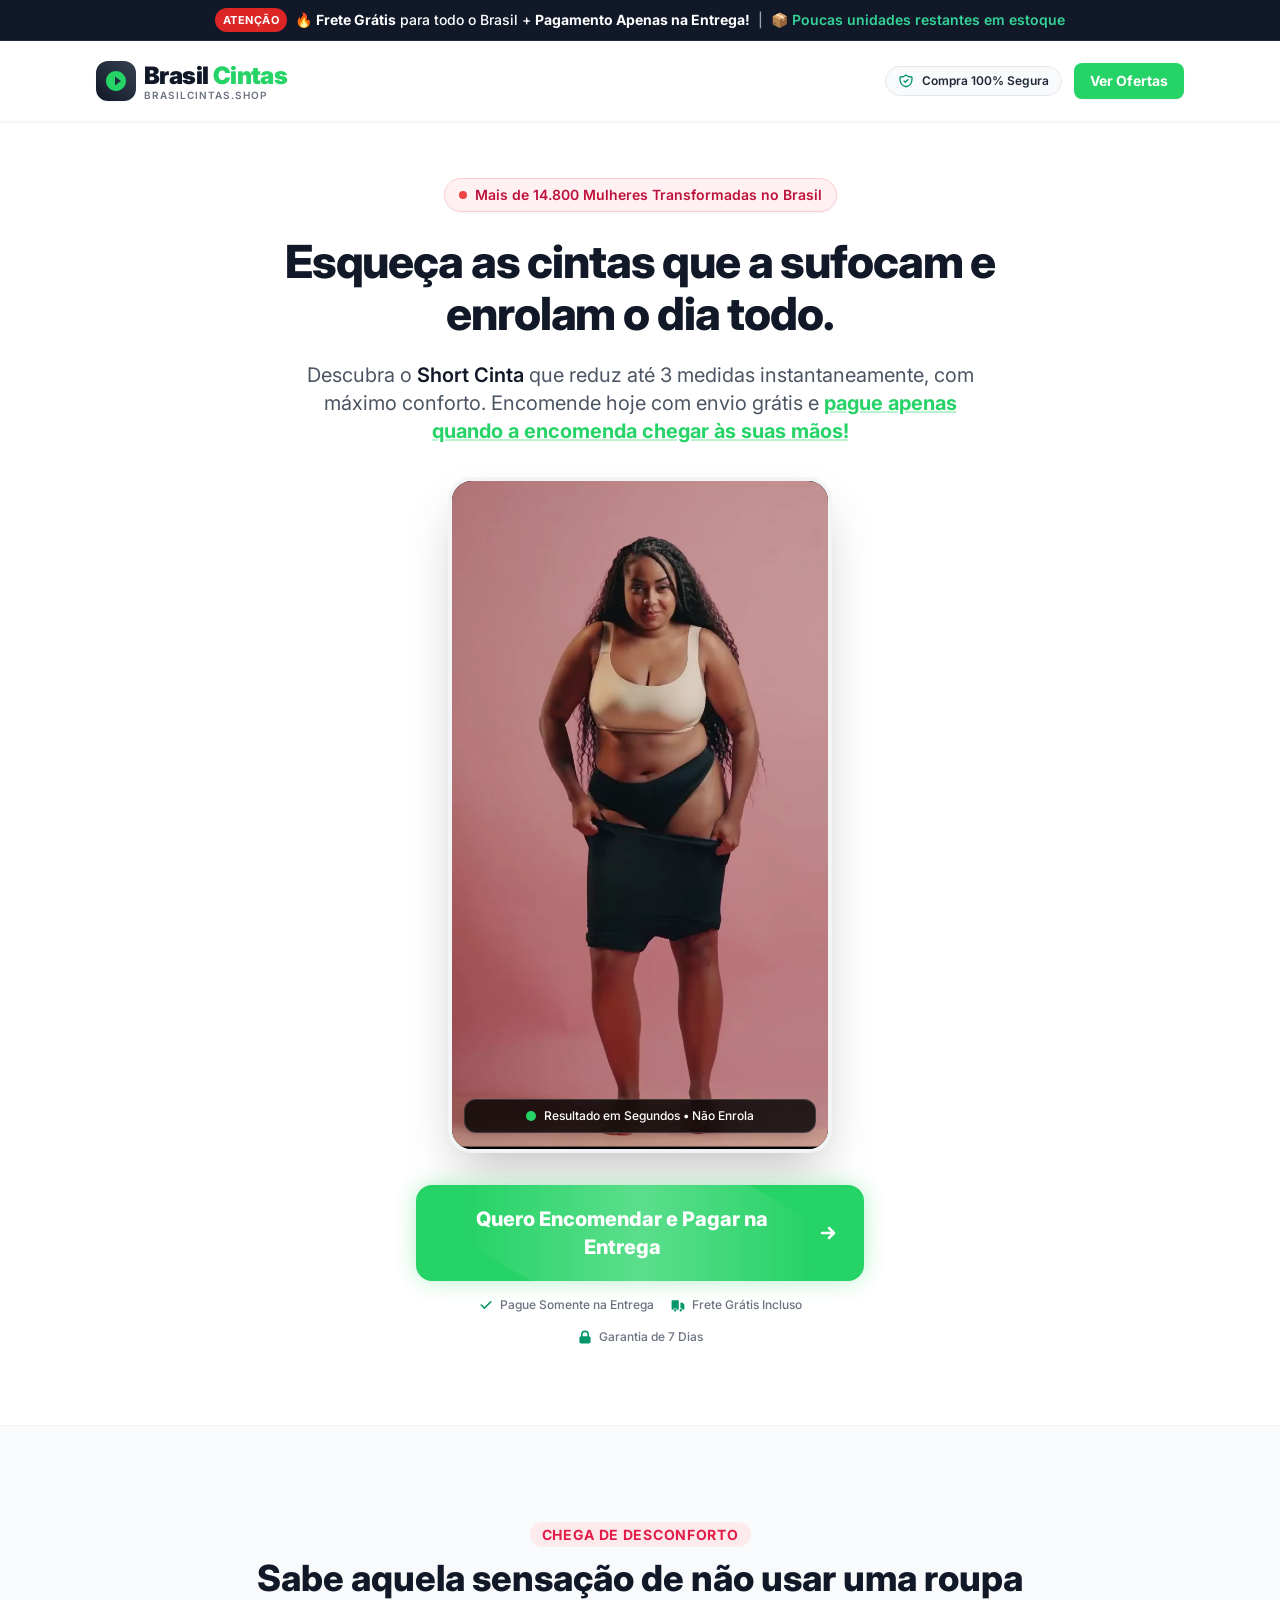
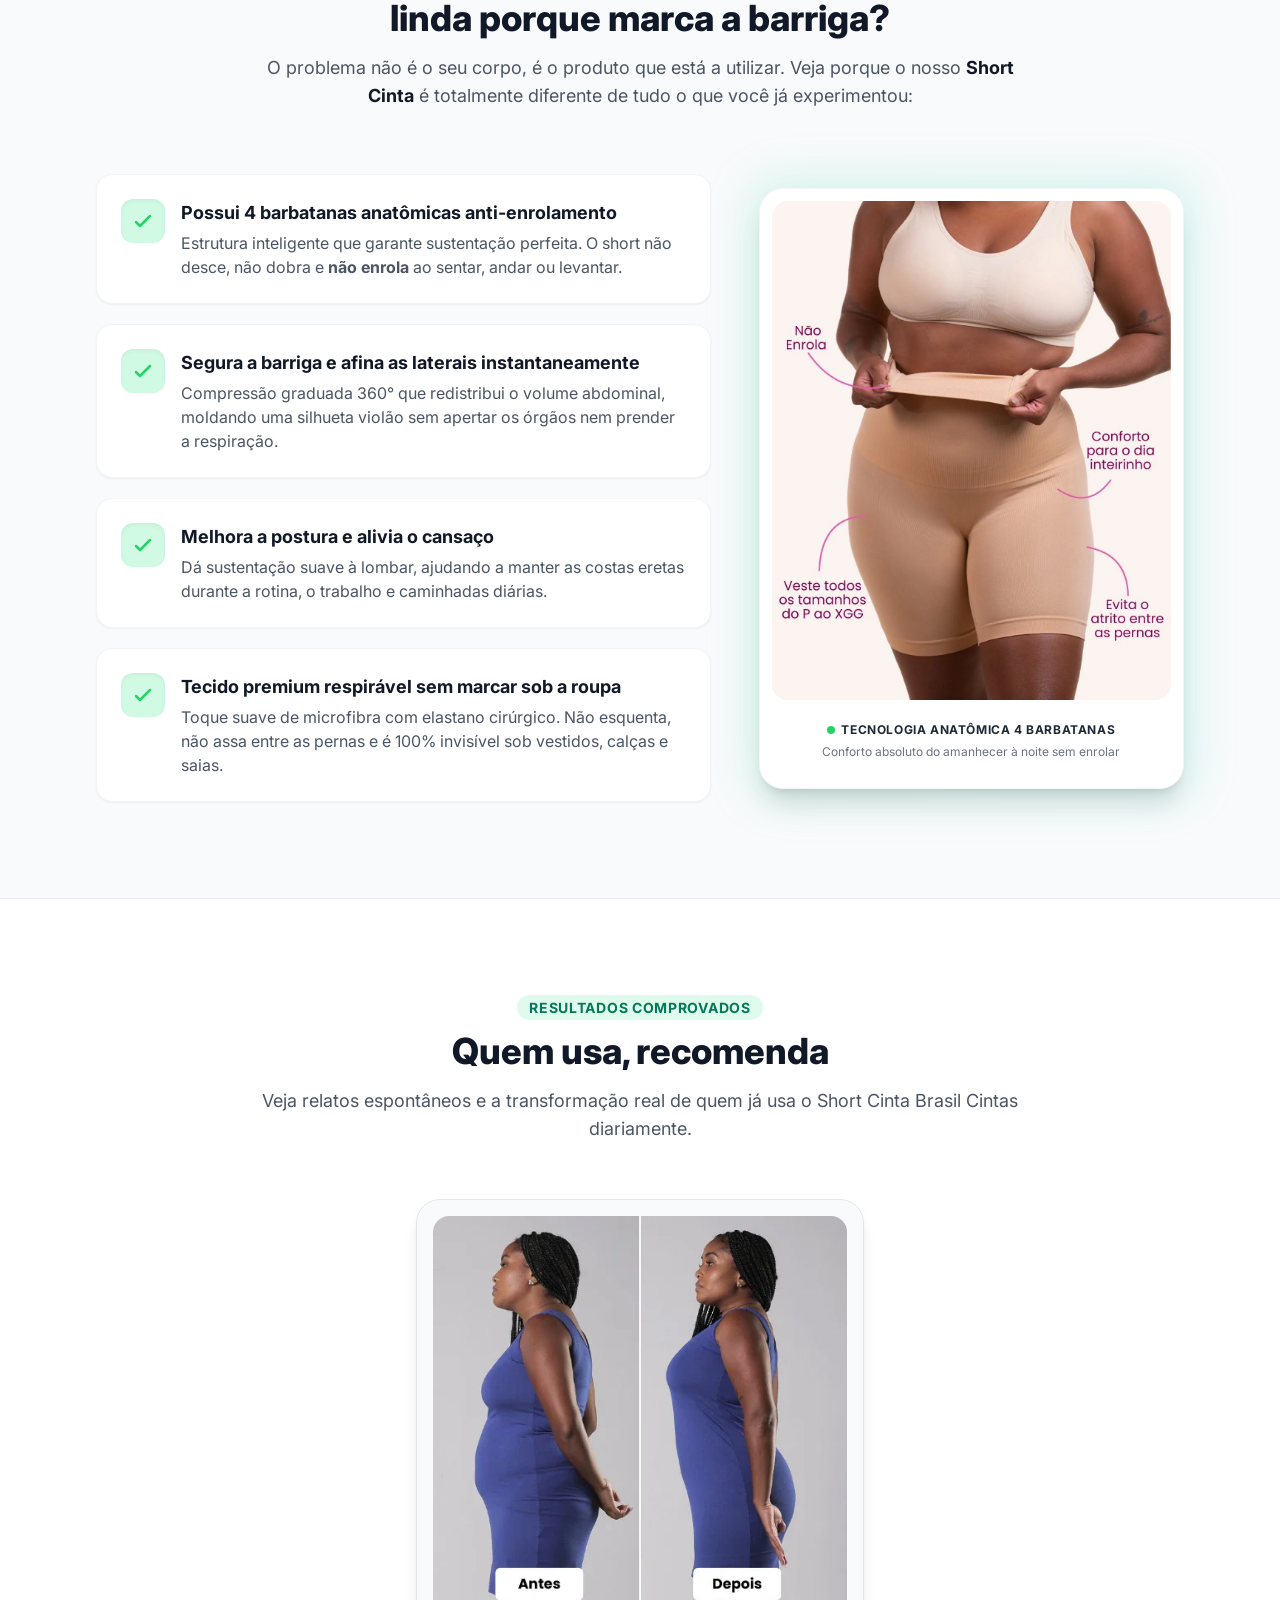
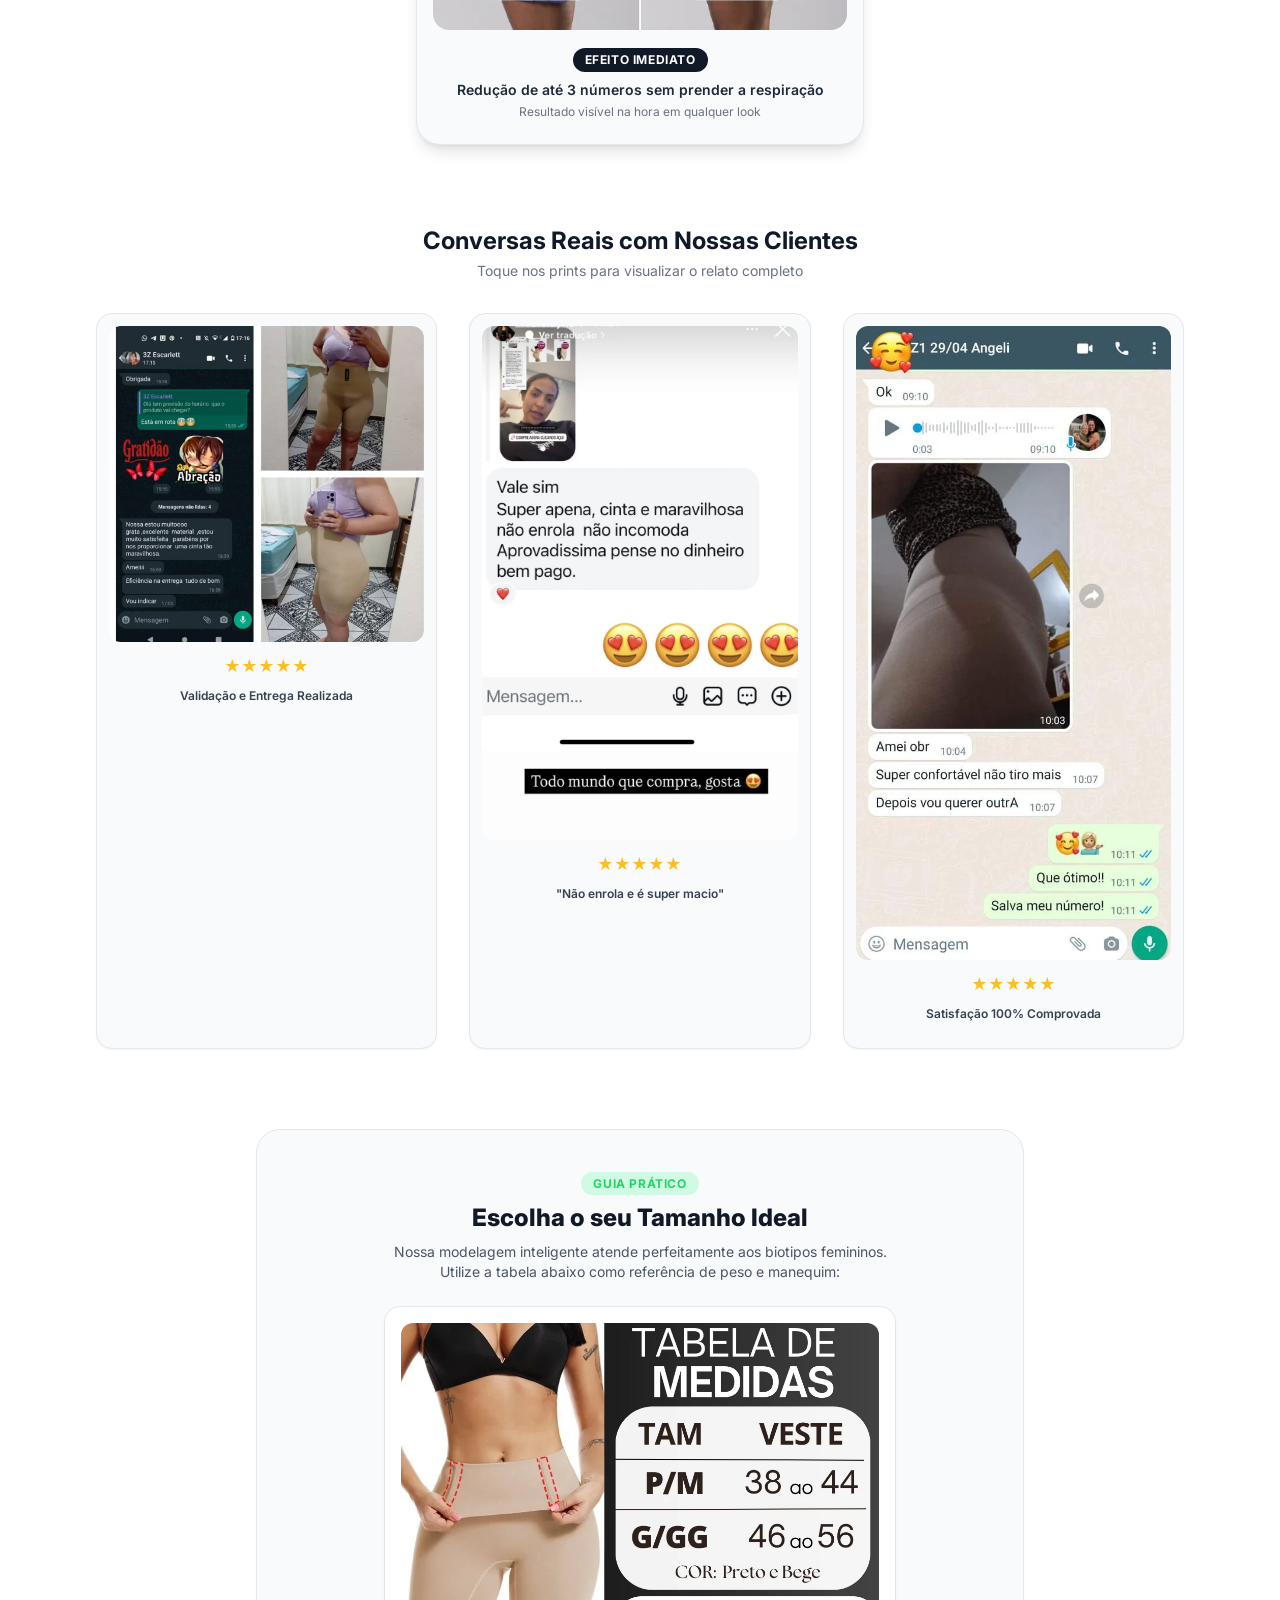
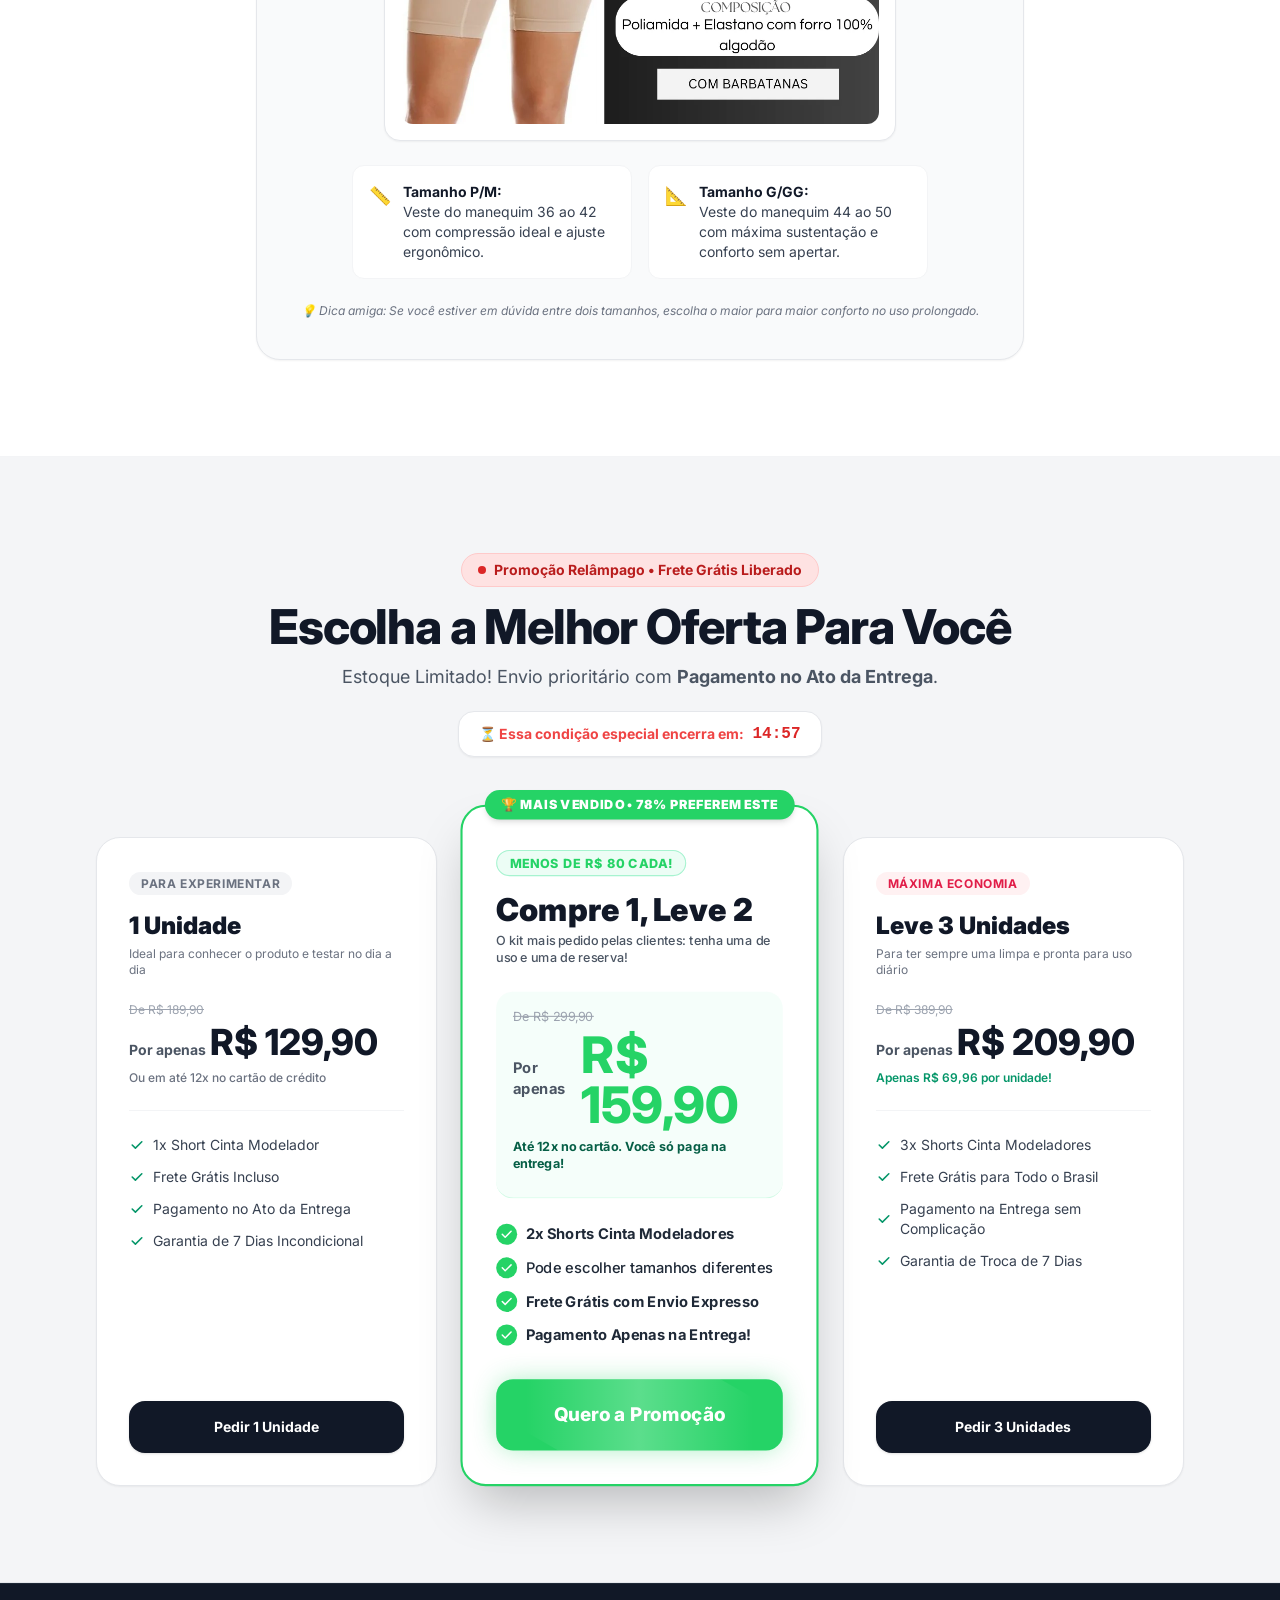
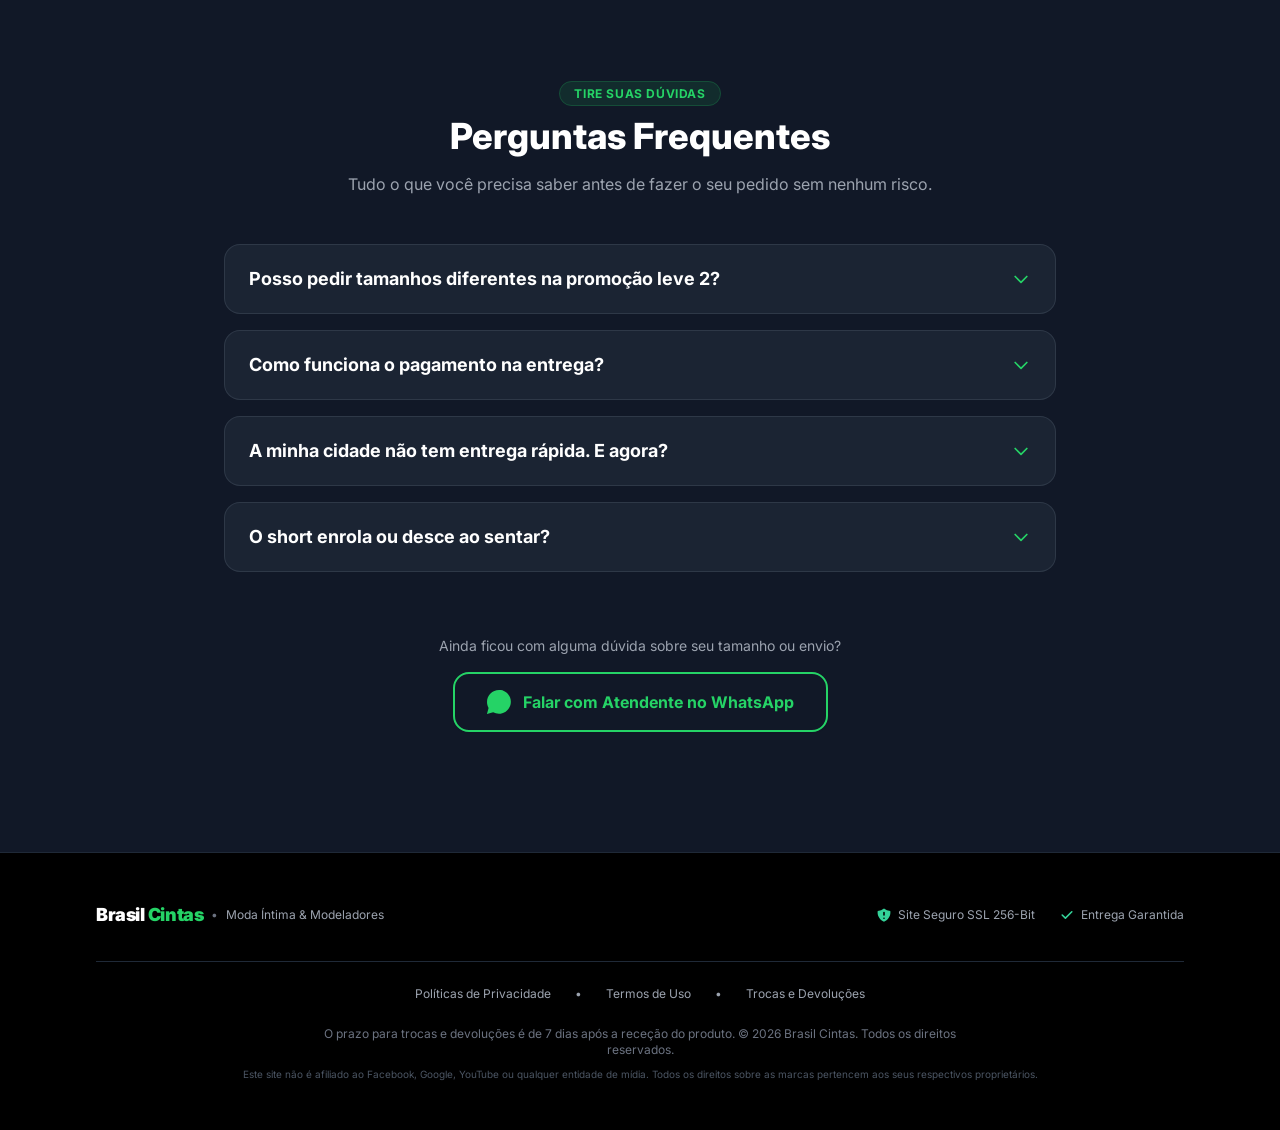
==== index.html @ ef5f9dac "perf: otimizar LCP com fetchpriority high, eliminar runtime Tailwind com CSS compilado, adicionar ro" ====
<!DOCTYPE html>
<html lang="pt-BR" class="scroll-smooth">
<head>
  <meta charset="UTF-8">
  <meta name="viewport" content="width=device-width, initial-scale=1.0">
  <title>Brasil Cintas | Short Cinta Modelador - Reduza Medidas na Hora</title>
  <meta name="description" content="Reduza até 3 medidas instantaneamente com o Short Cinta Modelador da Brasil Cintas. Não enrola, afina a cintura e você só paga na entrega com frete grátis!">
  
  <!-- Favicon SVG Corporativo (Cintura & Diamante #25D366) -->
  <link rel="icon" type="image/svg+xml" href="assets/favicon.svg">
  <link rel="shortcut icon" href="assets/favicon.svg">

  <!-- Preload da Imagem Poster do Vídeo Hero (LCP Otimizado com Prioridade Alta) -->
  <link rel="preload" as="image" href="assets/video-poster.webp" type="image/webp" fetchpriority="high">

  <!-- Google Fonts: Inter (Carregamento Otimizado sem Bloqueio de Renderização) -->
  <link rel="preconnect" href="https://fonts.googleapis.com">
  <link rel="preconnect" href="https://fonts.gstatic.com" crossorigin>
  <link rel="preload" as="style" href="https://fonts.googleapis.com/css2?family=Inter:wght@400;500;600;700;800;900&display=swap">
  <link rel="stylesheet" href="https://fonts.googleapis.com/css2?family=Inter:wght@400;500;600;700;800;900&display=swap" media="print" onload="this.media='all'">
  <noscript>
    <link rel="stylesheet" href="https://fonts.googleapis.com/css2?family=Inter:wght@400;500;600;700;800;900&display=swap">
  </noscript>

  <!-- CSS Compilado & Minificado (Elimina Runtime Bloqueante do Tailwind CDN) -->
  <link rel="stylesheet" href="assets/style.min.css">
</head>
<body class="bg-gray-50 text-gray-900 antialiased selection:bg-[#25D366] selection:text-white">

  <!-- ==========================================
       BARRA DE AVISO SUPERIOR (ESCASSES & CONFIANÇA)
  =========================================== -->
  <aside aria-label="Aviso de promoção" class="bg-brand-dark text-white text-xs md:text-sm py-2 px-4 text-center font-medium border-b border-gray-800">
    <div class="max-w-6xl mx-auto flex items-center justify-center gap-2 flex-wrap">
      <span class="inline-flex items-center px-2 py-0.5 rounded-full text-[11px] font-bold bg-red-600 text-white uppercase tracking-wider animate-pulse">
        Atenção
      </span>
      <span>🔥 <strong>Frete Grátis</strong> para todo o Brasil + <strong>Pagamento Apenas na Entrega!</strong></span>
      <span class="hidden sm:inline text-gray-400">|</span>
      <span class="text-emerald-400 font-semibold hidden sm:inline">📦 Poucas unidades restantes em estoque</span>
    </div>
  </aside>

  <!-- ==========================================
       BLOCO 0: HEADER (MARCA BRASIL CINTAS)
  =========================================== -->
  <header class="sticky top-0 z-40 bg-white/95 backdrop-blur-md shadow-sm border-b border-gray-100 transition-all">
    <div class="max-w-6xl mx-auto px-4 sm:px-6 lg:px-8 h-16 md:h-20 flex items-center justify-between">
      <!-- Marca -->
      <a href="#" class="flex items-center gap-2 group" aria-label="Ir para o topo da página Brasil Cintas">
        <div class="w-10 h-10 rounded-xl bg-gradient-to-tr from-gray-900 to-gray-700 flex items-center justify-center text-white font-extrabold shadow-sm group-hover:scale-105 transition">
          <svg class="w-6 h-6 text-brand-green" fill="currentColor" viewBox="0 0 24 24" aria-hidden="true">
            <path d="M12 2C6.48 2 2 6.48 2 12s4.48 10 10 10 10-4.48 10-10S17.52 2 12 2zm-1 14.5v-9l6 4.5-6 4.5z"/>
          </svg>
        </div>
        <div class="flex flex-col">
          <span class="text-xl md:text-2xl font-black tracking-tight text-gray-900">
            Brasil <span class="text-brand-green">Cintas</span>
          </span>
          <span class="text-[10px] tracking-widest uppercase font-semibold text-gray-500 -mt-1">
            brasilcintas.shop
          </span>
        </div>
      </a>

      <!-- Selo Rápido & CTA Topo -->
      <div class="flex items-center gap-3">
        <div class="hidden md:flex items-center gap-2 text-xs text-gray-600 bg-gray-50 border border-gray-200 px-3 py-1.5 rounded-full">
          <svg class="w-4 h-4 text-emerald-600" fill="none" stroke="currentColor" viewBox="0 0 24 24" aria-hidden="true">
            <path stroke-linecap="round" stroke-linejoin="round" stroke-width="2" d="M9 12l2 2 4-4m5.618-4.016A11.955 11.955 0 0112 2.944a11.955 11.955 0 01-8.618 3.04A12.02 12.02 0 003 9c0 5.591 3.824 10.29 9 11.622 5.176-1.332 9-6.03 9-11.622 0-1.042-.133-2.052-.382-3.016z" />
          </svg>
          <span class="font-semibold text-gray-800">Compra 100% Segura</span>
        </div>
        
        <a href="#ofertas" class="hidden sm:inline-flex items-center justify-center px-4 py-2 text-xs md:text-sm font-bold text-white bg-[#25D366] hover:bg-[#20bd5a] rounded-lg shadow-sm hover:shadow transition transform active:scale-95">
          Ver Ofertas
        </a>
      </div>
    </div>
  </header>

  <main>
    <!-- ==========================================
         BLOCO 1: PRIMEIRA DOBRA (HERO)
    =========================================== -->
    <section class="bg-white pt-8 pb-14 md:pt-14 md:pb-20 border-b border-gray-100">
      <div class="max-w-4xl mx-auto px-4 sm:px-6 lg:px-8 text-center">
        
        <!-- Badge de Destaque -->
        <div class="inline-flex items-center gap-2 px-3.5 py-1.5 rounded-full bg-rose-50 border border-rose-200 text-rose-700 text-xs md:text-sm font-semibold mb-6 shadow-sm">
          <span class="flex h-2 w-2 rounded-full bg-red-500 animate-ping" aria-hidden="true"></span>
          <span>Mais de 14.800 Mulheres Transformadas no Brasil</span>
        </div>

        <!-- Headline Principal (H1) -->
        <h1 class="text-3xl sm:text-4xl md:text-5xl lg:text-[2.85rem] font-extrabold text-gray-900 tracking-tight leading-tight md:leading-[1.15] mb-5">
          Esqueça as cintas que a sufocam e enrolam o dia todo.
        </h1>

        <!-- Subheadline -->
        <p class="text-base sm:text-lg md:text-xl text-gray-600 max-w-2xl mx-auto mb-8 font-normal leading-relaxed">
          Descubra o <strong class="text-gray-900 font-semibold">Short Cinta</strong> que reduz até 3 medidas instantaneamente, com máximo conforto. Encomende hoje com envio grátis e <span class="text-brand-green font-bold underline decoration-brand-green/30 decoration-2">pague apenas quando a encomenda chegar às suas mãos!</span>
        </p>

        <!-- Mídia Hero: Vídeo de Demonstração (Formato Vertical 9:16) -->
        <div class="relative max-w-xs sm:max-w-sm mx-auto rounded-3xl overflow-hidden shadow-2xl bg-black border-4 border-gray-100 mb-8 group">
          <div class="aspect-[9/16] w-full bg-gray-900 flex items-center justify-center">
            <video 
              id="hero-video"
              class="w-full h-full object-cover"
              src="assets/short-cinta-reduz-medidas-na-hora.mp4" 
              poster="assets/video-poster.webp"
              preload="none"
              loop 
              muted 
              playsinline
              width="720"
              height="1280"
              aria-label="Vídeo demonstrativo mostrando o Short Cinta reduzindo medidas na hora sem enrolar">
              Seu navegador não suporta a tag de vídeo HTML5.
            </video>
          </div>
          <!-- Selo Flutuante sobre o Vídeo -->
          <div class="absolute bottom-4 left-3 right-3 bg-black/80 backdrop-blur-md px-3 py-2 rounded-xl text-white text-xs flex items-center justify-center gap-2 border border-white/15 shadow-lg pointer-events-none">
            <span class="w-2.5 h-2.5 rounded-full bg-[#25D366] animate-pulse"></span>
            <span class="font-medium text-[11px] sm:text-xs">Resultado em Segundos • Não Enrola</span>
          </div>
        </div>

        <!-- CTA Principal da Dobra 1 -->
        <div class="max-w-md mx-auto space-y-3">
          <a href="https://cart.logzz.com.br/pay/leve-2-short-cinta" 
             target="_blank" 
             rel="noopener noreferrer"
             class="shimmer-effect w-full inline-flex items-center justify-center gap-3 bg-[#25D366] hover:bg-[#20bd5a] text-white font-extrabold text-lg sm:text-xl py-4 sm:py-5 px-6 rounded-2xl shadow-glow-green hover:shadow-xl transition-all duration-300 transform active:scale-95 animate-pulse-subtle"
             role="button"
             aria-label="Quero Encomendar e Pagar na Entrega">
            <span>Quero Encomendar e Pagar na Entrega</span>
            <svg class="w-6 h-6 shrink-0" fill="none" stroke="currentColor" viewBox="0 0 24 24" aria-hidden="true">
              <path stroke-linecap="round" stroke-linejoin="round" stroke-width="2.5" d="M13 7l5 5m0 0l-5 5m5-5H6" />
            </svg>
          </a>

          <!-- Garantias e Selos de Confiança -->
          <div class="flex items-center justify-center gap-4 text-xs font-medium text-gray-500 pt-1 flex-wrap">
            <span class="inline-flex items-center gap-1.5">
              <svg class="w-4 h-4 text-emerald-600" fill="currentColor" viewBox="0 0 20 20" aria-hidden="true">
                <path fill-rule="evenodd" d="M16.707 5.293a1 1 0 010 1.414l-8 8a1 1 0 01-1.414 0l-4-4a1 1 0 011.414-1.414L8 12.586l7.293-7.293a1 1 0 011.414 0z" clip-rule="evenodd"/>
              </svg>
              Pague Somente na Entrega
            </span>
            <span class="inline-flex items-center gap-1.5">
              <svg class="w-4 h-4 text-emerald-600" fill="currentColor" viewBox="0 0 20 20" aria-hidden="true">
                <path d="M8 16.5a1.5 1.5 0 11-3 0 1.5 1.5 0 013 0zM15 16.5a1.5 1.5 0 11-3 0 1.5 1.5 0 013 0z"/>
                <path d="M3 4a1 1 0 00-1 1v10a1 1 0 001 1h1.05a2.5 2.5 0 014.9 0H10a1 1 0 001-1V5a1 1 0 00-1-1H3zM14 7a1 1 0 00-1 1v6.05A2.5 2.5 0 0115.95 16H17a1 1 0 001-1v-5a1 1 0 00-.293-.707l-2-2A1 1 0 0015 7h-1z"/>
              </svg>
              Frete Grátis Incluso
            </span>
            <span class="inline-flex items-center gap-1.5">
              <svg class="w-4 h-4 text-emerald-600" fill="currentColor" viewBox="0 0 20 20" aria-hidden="true">
                <path fill-rule="evenodd" d="M5 9V7a5 5 0 0110 0v2a2 2 0 012 2v5a2 2 0 01-2 2H5a2 2 0 01-2-2v-5a2 2 0 012-2zm8-2v2H7V7a3 3 0 016 0z" clip-rule="evenodd"/>
              </svg>
              Garantia de 7 Dias
            </span>
          </div>
        </div>

      </div>
    </section>

    <!-- ==========================================
         BLOCO 2: CONEXÃO E BENEFÍCIOS (SPLIT LAYOUT)
    =========================================== -->
    <section class="bg-gray-50 py-16 md:py-24 border-b border-gray-200/80">
      <div class="max-w-6xl mx-auto px-4 sm:px-6 lg:px-8">
        
        <!-- Header da Seção -->
        <div class="max-w-3xl mx-auto text-center mb-12 md:mb-16">
          <span class="text-xs md:text-sm font-bold uppercase tracking-wider text-rose-600 bg-rose-100/70 px-3 py-1 rounded-full">
            Chega de desconforto
          </span>
          <h2 class="text-2xl sm:text-3xl md:text-4xl font-extrabold text-gray-900 mt-3 mb-4 leading-snug">
            Sabe aquela sensação de não usar uma roupa linda porque marca a barriga?
          </h2>
          <p class="text-base sm:text-lg text-gray-600 leading-relaxed">
            O problema não é o seu corpo, é o produto que está a utilizar. Veja porque o nosso <strong class="text-gray-900">Short Cinta</strong> é totalmente diferente de tudo o que você já experimentou:
          </p>
        </div>

        <!-- Grid de 2 Colunas -->
        <div class="grid grid-cols-1 lg:grid-cols-12 gap-8 lg:gap-12 items-center">
          
          <!-- Coluna Esquerda: Lista de Benefícios com Ícones -->
          <div class="lg:col-span-7 space-y-5">
            
            <!-- Benefício 1 -->
            <div class="bg-white p-5 sm:p-6 rounded-2xl shadow-sm border border-gray-100 hover:border-emerald-300 hover:shadow-md transition-all flex items-start gap-4">
              <div class="w-11 h-11 shrink-0 rounded-xl bg-emerald-100 text-[#25D366] flex items-center justify-center shadow-inner">
                <svg class="w-6 h-6" fill="none" stroke="currentColor" viewBox="0 0 24 24" aria-hidden="true">
                  <path stroke-linecap="round" stroke-linejoin="round" stroke-width="2.5" d="M5 13l4 4L19 7" />
                </svg>
              </div>
              <div>
                <h3 class="text-base sm:text-lg font-bold text-gray-900 mb-1">
                  Possui 4 barbatanas anatômicas anti-enrolamento
                </h3>
                <p class="text-sm sm:text-base text-gray-600 leading-relaxed">
                  Estrutura inteligente que garante sustentação perfeita. O short não desce, não dobra e <strong>não enrola</strong> ao sentar, andar ou levantar.
                </p>
              </div>
            </div>

            <!-- Benefício 2 -->
            <div class="bg-white p-5 sm:p-6 rounded-2xl shadow-sm border border-gray-100 hover:border-emerald-300 hover:shadow-md transition-all flex items-start gap-4">
              <div class="w-11 h-11 shrink-0 rounded-xl bg-emerald-100 text-[#25D366] flex items-center justify-center shadow-inner">
                <svg class="w-6 h-6" fill="none" stroke="currentColor" viewBox="0 0 24 24" aria-hidden="true">
                  <path stroke-linecap="round" stroke-linejoin="round" stroke-width="2.5" d="M5 13l4 4L19 7" />
                </svg>
              </div>
              <div>
                <h3 class="text-base sm:text-lg font-bold text-gray-900 mb-1">
                  Segura a barriga e afina as laterais instantaneamente
                </h3>
                <p class="text-sm sm:text-base text-gray-600 leading-relaxed">
                  Compressão graduada 360° que redistribui o volume abdominal, moldando uma silhueta violão sem apertar os órgãos nem prender a respiração.
                </p>
              </div>
            </div>

            <!-- Benefício 3 -->
            <div class="bg-white p-5 sm:p-6 rounded-2xl shadow-sm border border-gray-100 hover:border-emerald-300 hover:shadow-md transition-all flex items-start gap-4">
              <div class="w-11 h-11 shrink-0 rounded-xl bg-emerald-100 text-[#25D366] flex items-center justify-center shadow-inner">
                <svg class="w-6 h-6" fill="none" stroke="currentColor" viewBox="0 0 24 24" aria-hidden="true">
                  <path stroke-linecap="round" stroke-linejoin="round" stroke-width="2.5" d="M5 13l4 4L19 7" />
                </svg>
              </div>
              <div>
                <h3 class="text-base sm:text-lg font-bold text-gray-900 mb-1">
                  Melhora a postura e alivia o cansaço
                </h3>
                <p class="text-sm sm:text-base text-gray-600 leading-relaxed">
                  Dá sustentação suave à lombar, ajudando a manter as costas eretas durante a rotina, o trabalho e caminhadas diárias.
                </p>
              </div>
            </div>

            <!-- Benefício 4 -->
            <div class="bg-white p-5 sm:p-6 rounded-2xl shadow-sm border border-gray-100 hover:border-emerald-300 hover:shadow-md transition-all flex items-start gap-4">
              <div class="w-11 h-11 shrink-0 rounded-xl bg-emerald-100 text-[#25D366] flex items-center justify-center shadow-inner">
                <svg class="w-6 h-6" fill="none" stroke="currentColor" viewBox="0 0 24 24" aria-hidden="true">
                  <path stroke-linecap="round" stroke-linejoin="round" stroke-width="2.5" d="M5 13l4 4L19 7" />
                </svg>
              </div>
              <div>
                <h3 class="text-base sm:text-lg font-bold text-gray-900 mb-1">
                  Tecido premium respirável sem marcar sob a roupa
                </h3>
                <p class="text-sm sm:text-base text-gray-600 leading-relaxed">
                  Toque suave de microfibra com elastano cirúrgico. Não esquenta, não assa entre as pernas e é 100% invisível sob vestidos, calças e saias.
                </p>
              </div>
            </div>

          </div>

          <!-- Coluna Direita: Imagem de Detalhamento Funcional -->
          <div class="lg:col-span-5">
            <div class="relative mx-auto max-w-md lg:max-w-none">
              <!-- Elemento decorativo de fundo -->
              <div class="absolute -inset-2 bg-gradient-to-r from-emerald-400 to-teal-400 rounded-3xl opacity-20 blur-xl"></div>
              
              <div class="relative bg-white p-3 rounded-3xl shadow-xl border border-gray-100 overflow-hidden">
                <img 
                  src="assets/detalhes-produto.webp" 
                  alt="Detalhamento funcional do Short Cinta Modelador com 4 barbatanas anatômicas e sustentação" 
                  class="w-full h-auto rounded-2xl object-cover hover:scale-[1.02] transition duration-500"
                  width="1080"
                  height="1350"
                  loading="lazy"
                  decoding="async">
                
                <div class="p-4 text-center">
                  <span class="inline-flex items-center gap-1.5 text-xs font-bold text-gray-800 uppercase tracking-wider">
                    <span class="w-2 h-2 rounded-full bg-[#25D366]"></span>
                    Tecnologia Anatômica 4 Barbatanas
                  </span>
                  <p class="text-xs text-gray-500 mt-1">Conforto absoluto do amanhecer à noite sem enrolar</p>
                </div>
              </div>
            </div>
          </div>

        </div>

      </div>
    </section>

    <!-- ==========================================
         BLOCO 3: PROVA SOCIAL E SEGURANÇA
    =========================================== -->
    <section class="bg-white py-16 md:py-24 border-b border-gray-100">
      <div class="max-w-6xl mx-auto px-4 sm:px-6 lg:px-8">
        
        <!-- Header da Seção -->
        <div class="max-w-3xl mx-auto text-center mb-14">
          <span class="text-xs md:text-sm font-bold uppercase tracking-wider text-emerald-700 bg-emerald-100/70 px-3 py-1 rounded-full">
            Resultados Comprovados
          </span>
          <h2 class="text-3xl sm:text-4xl font-extrabold text-gray-900 mt-3 mb-4">
            Quem usa, recomenda
          </h2>
          <p class="text-base sm:text-lg text-gray-600">
            Veja relatos espontâneos e a transformação real de quem já usa o Short Cinta Brasil Cintas diariamente.
          </p>
        </div>

        <!-- Sub-seção 1: A Transformação (Antes e Depois) -->
        <div class="mb-16 md:mb-20">
          <div class="max-w-md mx-auto text-center">
            <div class="bg-gray-50 p-3 sm:p-4 rounded-3xl border border-gray-200 shadow-lg relative group">
              <div class="overflow-hidden rounded-2xl">
                <img 
                  src="assets/Antes_Depois_Quadrado_2.webp" 
                  alt="Antes e depois mostrando a redução imediata de medidas com o Short Cinta Modelador" 
                  class="w-full h-auto object-cover group-hover:scale-105 transition duration-500"
                  width="500"
                  height="500"
                  loading="lazy"
                  decoding="async">
              </div>
              <div class="mt-4 pb-2">
                <span class="inline-block bg-brand-dark text-white text-xs font-bold px-3 py-1 rounded-full uppercase tracking-wider mb-2">
                  Efeito Imediato
                </span>
                <p class="text-sm font-semibold text-gray-800">
                  Redução de até 3 números sem prender a respiração
                </p>
                <p class="text-xs text-gray-500 mt-1">
                  Resultado visível na hora em qualquer look
                </p>
              </div>
            </div>
          </div>
        </div>

        <!-- Sub-seção 2: Depoimentos WhatsApp (Grid de 3 Colunas) -->
        <div class="mb-20">
          <div class="text-center mb-8">
            <h3 class="text-xl sm:text-2xl font-bold text-gray-900">
              Conversas Reais com Nossas Clientes
            </h3>
            <p class="text-sm text-gray-500 mt-1">
              Toque nos prints para visualizar o relato completo
            </p>
          </div>

          <div class="grid grid-cols-1 md:grid-cols-3 gap-6 sm:gap-8">
            <!-- Print 1 -->
            <div class="bg-gray-50 p-2 sm:p-3 rounded-2xl border border-gray-200 shadow-sm hover:shadow-xl transition-all duration-300 transform hover:-translate-y-1">
              <div class="overflow-hidden rounded-xl bg-white aspect-[9/16] sm:aspect-auto">
                <img 
                  src="assets/print1.webp" 
                  alt="Depoimento real no WhatsApp sobre a eficácia do Short Cinta" 
                  class="w-full h-auto object-contain hover:scale-105 transition duration-300 cursor-pointer"
                  width="1080"
                  height="1080"
                  onclick="openImageModal(this.src, 'Depoimento WhatsApp 1')"
                  loading="lazy"
                  decoding="async">
              </div>
              <div class="p-3 text-center">
                <div class="flex items-center justify-center gap-1 text-amber-400 mb-1">
                  ★★★★★
                </div>
                <span class="text-xs font-semibold text-gray-700">Validação e Entrega Realizada</span>
              </div>
            </div>

            <!-- Print 2 -->
            <div class="bg-gray-50 p-2 sm:p-3 rounded-2xl border border-gray-200 shadow-sm hover:shadow-xl transition-all duration-300 transform hover:-translate-y-1">
              <div class="overflow-hidden rounded-xl bg-white aspect-[9/16] sm:aspect-auto">
                <img 
                  src="assets/print2.webp" 
                  alt="Feedback de cliente satisfeita com o conforto do Short Cinta" 
                  class="w-full h-auto object-contain hover:scale-105 transition duration-300 cursor-pointer"
                  width="828"
                  height="1348"
                  onclick="openImageModal(this.src, 'Depoimento WhatsApp 2')"
                  loading="lazy"
                  decoding="async">
              </div>
              <div class="p-3 text-center">
                <div class="flex items-center justify-center gap-1 text-amber-400 mb-1">
                  ★★★★★
                </div>
                <span class="text-xs font-semibold text-gray-700">"Não enrola e é super macio"</span>
              </div>
            </div>

            <!-- Print 3 -->
            <div class="bg-gray-50 p-2 sm:p-3 rounded-2xl border border-gray-200 shadow-sm hover:shadow-xl transition-all duration-300 transform hover:-translate-y-1">
              <div class="overflow-hidden rounded-xl bg-white aspect-[9/16] sm:aspect-auto">
                <img 
                  src="assets/print3.webp" 
                  alt="Relato de cliente que pagou na entrega e amou o resultado" 
                  class="w-full h-auto object-contain hover:scale-105 transition duration-300 cursor-pointer"
                  width="540"
                  height="1085"
                  onclick="openImageModal(this.src, 'Depoimento WhatsApp 3')"
                  loading="lazy"
                  decoding="async">
              </div>
              <div class="p-3 text-center">
                <div class="flex items-center justify-center gap-1 text-amber-400 mb-1">
                  ★★★★★
                </div>
                <span class="text-xs font-semibold text-gray-700">Satisfação 100% Comprovada</span>
              </div>
            </div>
          </div>
        </div>

        <!-- Sub-seção 3: Escolha o seu Tamanho (Tabela de Medidas) -->
        <div class="max-w-3xl mx-auto bg-gray-50 p-6 sm:p-10 rounded-3xl border border-gray-200 shadow-sm">
          <div class="text-center mb-6">
            <span class="text-xs font-bold uppercase tracking-wider text-brand-green bg-emerald-100 px-3 py-1 rounded-full">
              Guia Prático
            </span>
            <h3 class="text-2xl font-extrabold text-gray-900 mt-2 mb-2">
              Escolha o seu Tamanho Ideal
            </h3>
            <p class="text-sm text-gray-600 max-w-lg mx-auto">
              Nossa modelagem inteligente atende perfeitamente aos biotipos femininos. Utilize a tabela abaixo como referência de peso e manequim:
            </p>
          </div>

          <div class="bg-white p-3 sm:p-4 rounded-2xl shadow-sm border border-gray-200 mb-6 max-w-lg mx-auto overflow-hidden">
            <img 
              src="assets/tabela-medidas.webp" 
              alt="Tabela de Medidas do Short Cinta Modelador para tamanhos P/M e G/GG" 
              class="w-full h-auto object-contain rounded-xl hover:scale-105 transition duration-300 cursor-pointer"
              width="940"
              height="788"
              onclick="openImageModal(this.src, 'Tabela de Medidas')"
              loading="lazy"
              decoding="async">
          </div>

          <!-- Instruções Adicionais de Tamanho -->
          <div class="grid grid-cols-1 sm:grid-cols-2 gap-4 text-xs sm:text-sm text-gray-700 max-w-xl mx-auto">
            <div class="bg-white p-4 rounded-xl border border-gray-100 flex items-start gap-3">
              <span class="text-lg">📏</span>
              <div>
                <strong class="block text-gray-900 font-bold">Tamanho P/M:</strong>
                <span>Veste do manequim 36 ao 42 com compressão ideal e ajuste ergonômico.</span>
              </div>
            </div>
            <div class="bg-white p-4 rounded-xl border border-gray-100 flex items-start gap-3">
              <span class="text-lg">📐</span>
              <div>
                <strong class="block text-gray-900 font-bold">Tamanho G/GG:</strong>
                <span>Veste do manequim 44 ao 50 com máxima sustentação e conforto sem apertar.</span>
              </div>
            </div>
          </div>

          <div class="mt-6 text-center">
            <p class="text-xs text-gray-500 italic">
              💡 Dica amiga: Se você estiver em dúvida entre dois tamanhos, escolha o maior para maior conforto no uso prolongado.
            </p>
          </div>
        </div>

      </div>
    </section>

    <!-- ==========================================
         BLOCO 4: TABELA DE OFERTAS (PRICING COM ANCORAGEM)
    =========================================== -->
    <section id="ofertas" class="bg-gray-100/70 py-16 md:py-24 border-b border-gray-200 scroll-mt-20">
      <div class="max-w-6xl mx-auto px-4 sm:px-6 lg:px-8">
        
        <!-- Header de Preços & Escassez -->
        <div class="max-w-3xl mx-auto text-center mb-12 md:mb-16">
          <div class="inline-flex items-center gap-2 px-4 py-1.5 rounded-full bg-red-100 border border-red-200 text-red-700 text-xs sm:text-sm font-bold mb-4 animate-bounce-subtle">
            <span class="w-2 h-2 rounded-full bg-red-600 animate-ping"></span>
            Promoção Relâmpago • Frete Grátis Liberado
          </div>
          <h2 class="text-3xl sm:text-4xl md:text-5xl font-extrabold text-gray-900 tracking-tight">
            Escolha a Melhor Oferta Para Você
          </h2>
          <p class="text-base sm:text-lg text-gray-600 mt-3">
            Estoque Limitado! Envio prioritário com <strong>Pagamento no Ato da Entrega</strong>.
          </p>

          <!-- Cronômetro de Urgência -->
          <div class="mt-5 inline-flex items-center justify-center gap-2 bg-white px-5 py-2.5 rounded-2xl shadow-sm border border-gray-200 text-xs sm:text-sm text-gray-800">
            <span class="text-red-500 font-bold">⏳ Essa condição especial encerra em:</span>
            <span id="countdown-timer" class="font-mono font-extrabold text-red-600 text-base">14:59</span>
          </div>
        </div>

        <!-- Cards de Preço (Grid Responsivo) -->
        <div class="grid grid-cols-1 md:grid-cols-3 gap-8 items-stretch pt-4">
          
          <!-- ================= CARD 1: 1 UNIDADE ================= -->
          <div class="bg-white rounded-3xl p-6 sm:p-8 border border-gray-200 shadow-sm hover:shadow-lg transition-all flex flex-col justify-between">
            <div>
              <div class="mb-4">
                <span class="text-xs font-bold uppercase tracking-wider text-gray-500 bg-gray-100 px-3 py-1 rounded-full">
                  Para Experimentar
                </span>
              </div>
              <h3 class="text-2xl font-black text-gray-900 mb-1">
                1 Unidade
              </h3>
              <p class="text-xs text-gray-500 mb-6">
                Ideal para conhecer o produto e testar no dia a dia
              </p>

              <!-- Preço -->
              <div class="mb-6 pb-6 border-b border-gray-100">
                <div class="text-xs text-gray-400 line-through">De R$ 189,90</div>
                <div class="flex items-baseline gap-1 mt-1">
                  <span class="text-sm font-bold text-gray-600">Por apenas</span>
                  <span class="text-3xl sm:text-4xl font-extrabold text-gray-900">R$ 129,90</span>
                </div>
                <p class="text-xs text-gray-500 mt-2 font-medium">
                  Ou em até 12x no cartão de crédito
                </p>
              </div>

              <!-- Lista de Itens Inclusos -->
              <ul class="space-y-3 text-xs sm:text-sm text-gray-700 mb-8">
                <li class="flex items-center gap-2">
                  <svg class="w-4 h-4 text-emerald-600 shrink-0" fill="currentColor" viewBox="0 0 20 20" aria-hidden="true">
                    <path fill-rule="evenodd" d="M16.707 5.293a1 1 0 010 1.414l-8 8a1 1 0 01-1.414 0l-4-4a1 1 0 011.414-1.414L8 12.586l7.293-7.293a1 1 0 011.414 0z" clip-rule="evenodd"/>
                  </svg>
                  <span>1x Short Cinta Modelador</span>
                </li>
                <li class="flex items-center gap-2">
                  <svg class="w-4 h-4 text-emerald-600 shrink-0" fill="currentColor" viewBox="0 0 20 20" aria-hidden="true">
                    <path fill-rule="evenodd" d="M16.707 5.293a1 1 0 010 1.414l-8 8a1 1 0 01-1.414 0l-4-4a1 1 0 011.414-1.414L8 12.586l7.293-7.293a1 1 0 011.414 0z" clip-rule="evenodd"/>
                  </svg>
                  <span>Frete Grátis Incluso</span>
                </li>
                <li class="flex items-center gap-2">
                  <svg class="w-4 h-4 text-emerald-600 shrink-0" fill="currentColor" viewBox="0 0 20 20" aria-hidden="true">
                    <path fill-rule="evenodd" d="M16.707 5.293a1 1 0 010 1.414l-8 8a1 1 0 01-1.414 0l-4-4a1 1 0 011.414-1.414L8 12.586l7.293-7.293a1 1 0 011.414 0z" clip-rule="evenodd"/>
                  </svg>
                  <span>Pagamento no Ato da Entrega</span>
                </li>
                <li class="flex items-center gap-2">
                  <svg class="w-4 h-4 text-emerald-600 shrink-0" fill="currentColor" viewBox="0 0 20 20" aria-hidden="true">
                    <path fill-rule="evenodd" d="M16.707 5.293a1 1 0 010 1.414l-8 8a1 1 0 01-1.414 0l-4-4a1 1 0 011.414-1.414L8 12.586l7.293-7.293a1 1 0 011.414 0z" clip-rule="evenodd"/>
                  </svg>
                  <span>Garantia de 7 Dias Incondicional</span>
                </li>
              </ul>
            </div>

            <!-- CTA Card 1 -->
            <a href="https://cart.logzz.com.br/pay/1-unidade-short-cinta" 
               target="_blank" 
               rel="noopener noreferrer"
               class="w-full text-center py-4 px-6 rounded-2xl font-bold text-sm bg-gray-900 hover:bg-gray-800 text-white shadow hover:shadow-md transition transform active:scale-95"
               aria-label="Pedir 1 Unidade por R$ 129,90">
              Pedir 1 Unidade
            </a>
          </div>

          <!-- ================= CARD 2: COMPRE 1, LEVE 2 (DESTAQUE / MAIS VENDIDO) ================= -->
          <div class="relative bg-white rounded-3xl p-6 sm:p-8 border-2 border-[#25D366] shadow-2xl md:-translate-y-4 flex flex-col justify-between transform md:scale-105 z-10">
            <!-- Selo Flutuante Mais Vendido -->
            <div class="absolute -top-4 left-1/2 transform -translate-x-1/2 bg-[#25D366] text-white text-[11px] sm:text-xs font-black uppercase tracking-wider py-1.5 px-4 rounded-full shadow-md whitespace-nowrap flex items-center gap-1.5">
              <span>🏆 MAIS VENDIDO • 78% PREFEREM ESTE</span>
            </div>

            <div>
              <div class="mb-4 mt-2">
                <span class="text-xs font-extrabold uppercase tracking-wider text-brand-green bg-emerald-50 border border-emerald-200 px-3 py-1 rounded-full">
                  Menos de R$ 80 cada!
                </span>
              </div>
              <h3 class="text-2xl sm:text-3xl font-black text-gray-900 mb-1">
                Compre 1, Leve 2
              </h3>
              <p class="text-xs text-gray-600 mb-6 font-medium">
                O kit mais pedido pelas clientes: tenha uma de uso e uma de reserva!
              </p>

              <!-- Preço -->
              <div class="mb-6 pb-6 border-b border-emerald-100 bg-emerald-50/50 p-4 rounded-2xl">
                <div class="text-xs text-gray-400 line-through">De R$ 299,90</div>
                <div class="flex items-baseline gap-1 mt-1">
                  <span class="text-sm font-bold text-gray-600">Por apenas</span>
                  <span class="text-4xl sm:text-5xl font-extrabold text-brand-green">R$ 159,90</span>
                </div>
                <p class="text-xs font-bold text-emerald-800 mt-2">
                  Até 12x no cartão. Você só paga na entrega!
                </p>
              </div>

              <!-- Lista de Itens Inclusos -->
              <ul class="space-y-3 text-xs sm:text-sm text-gray-800 mb-8 font-medium">
                <li class="flex items-center gap-2">
                  <div class="w-5 h-5 rounded-full bg-[#25D366] text-white flex items-center justify-center shrink-0">
                    <svg class="w-3.5 h-3.5" fill="currentColor" viewBox="0 0 20 20" aria-hidden="true">
                      <path fill-rule="evenodd" d="M16.707 5.293a1 1 0 010 1.414l-8 8a1 1 0 01-1.414 0l-4-4a1 1 0 011.414-1.414L8 12.586l7.293-7.293a1 1 0 011.414 0z" clip-rule="evenodd"/>
                    </svg>
                  </div>
                  <span><strong>2x Shorts Cinta Modeladores</strong></span>
                </li>
                <li class="flex items-center gap-2">
                  <div class="w-5 h-5 rounded-full bg-[#25D366] text-white flex items-center justify-center shrink-0">
                    <svg class="w-3.5 h-3.5" fill="currentColor" viewBox="0 0 20 20" aria-hidden="true">
                      <path fill-rule="evenodd" d="M16.707 5.293a1 1 0 010 1.414l-8 8a1 1 0 01-1.414 0l-4-4a1 1 0 011.414-1.414L8 12.586l7.293-7.293a1 1 0 011.414 0z" clip-rule="evenodd"/>
                    </svg>
                  </div>
                  <span>Pode escolher tamanhos diferentes</span>
                </li>
                <li class="flex items-center gap-2">
                  <div class="w-5 h-5 rounded-full bg-[#25D366] text-white flex items-center justify-center shrink-0">
                    <svg class="w-3.5 h-3.5" fill="currentColor" viewBox="0 0 20 20" aria-hidden="true">
                      <path fill-rule="evenodd" d="M16.707 5.293a1 1 0 010 1.414l-8 8a1 1 0 01-1.414 0l-4-4a1 1 0 011.414-1.414L8 12.586l7.293-7.293a1 1 0 011.414 0z" clip-rule="evenodd"/>
                    </svg>
                  </div>
                  <span><strong>Frete Grátis com Envio Expresso</strong></span>
                </li>
                <li class="flex items-center gap-2">
                  <div class="w-5 h-5 rounded-full bg-[#25D366] text-white flex items-center justify-center shrink-0">
                    <svg class="w-3.5 h-3.5" fill="currentColor" viewBox="0 0 20 20" aria-hidden="true">
                      <path fill-rule="evenodd" d="M16.707 5.293a1 1 0 010 1.414l-8 8a1 1 0 01-1.414 0l-4-4a1 1 0 011.414-1.414L8 12.586l7.293-7.293a1 1 0 011.414 0z" clip-rule="evenodd"/>
                    </svg>
                  </div>
                  <span><strong>Pagamento Apenas na Entrega!</strong></span>
                </li>
              </ul>
            </div>

            <!-- CTA Card 2 -->
            <a href="https://cart.logzz.com.br/pay/leve-2-short-cinta" 
               target="_blank" 
               rel="noopener noreferrer"
               class="shimmer-effect w-full text-center py-4 sm:py-5 px-6 rounded-2xl font-extrabold text-base sm:text-lg bg-[#25D366] hover:bg-[#20bd5a] text-white shadow-glow-green hover:shadow-2xl transition transform active:scale-95 animate-pulse"
               aria-label="Quero a Promoção Leve 2 por R$ 159,90">
              Quero a Promoção
            </a>
          </div>

          <!-- ================= CARD 3: LEVE 3 UNIDADES (MÁXIMA ECONOMIA) ================= -->
          <div class="bg-white rounded-3xl p-6 sm:p-8 border border-gray-200 shadow-sm hover:shadow-lg transition-all flex flex-col justify-between">
            <div>
              <div class="mb-4">
                <span class="text-xs font-bold uppercase tracking-wider text-rose-600 bg-rose-50 px-3 py-1 rounded-full">
                  Máxima Economia
                </span>
              </div>
              <h3 class="text-2xl font-black text-gray-900 mb-1">
                Leve 3 Unidades
              </h3>
              <p class="text-xs text-gray-500 mb-6">
                Para ter sempre uma limpa e pronta para uso diário
              </p>

              <!-- Preço -->
              <div class="mb-6 pb-6 border-b border-gray-100">
                <div class="text-xs text-gray-400 line-through">De R$ 389,90</div>
                <div class="flex items-baseline gap-1 mt-1">
                  <span class="text-sm font-bold text-gray-600">Por apenas</span>
                  <span class="text-3xl sm:text-4xl font-extrabold text-gray-900">R$ 209,90</span>
                </div>
                <p class="text-xs text-emerald-600 mt-2 font-semibold">
                  Apenas R$ 69,96 por unidade!
                </p>
              </div>

              <!-- Lista de Itens Inclusos -->
              <ul class="space-y-3 text-xs sm:text-sm text-gray-700 mb-8">
                <li class="flex items-center gap-2">
                  <svg class="w-4 h-4 text-emerald-600 shrink-0" fill="currentColor" viewBox="0 0 20 20" aria-hidden="true">
                    <path fill-rule="evenodd" d="M16.707 5.293a1 1 0 010 1.414l-8 8a1 1 0 01-1.414 0l-4-4a1 1 0 011.414-1.414L8 12.586l7.293-7.293a1 1 0 011.414 0z" clip-rule="evenodd"/>
                  </svg>
                  <span>3x Shorts Cinta Modeladores</span>
                </li>
                <li class="flex items-center gap-2">
                  <svg class="w-4 h-4 text-emerald-600 shrink-0" fill="currentColor" viewBox="0 0 20 20" aria-hidden="true">
                    <path fill-rule="evenodd" d="M16.707 5.293a1 1 0 010 1.414l-8 8a1 1 0 01-1.414 0l-4-4a1 1 0 011.414-1.414L8 12.586l7.293-7.293a1 1 0 011.414 0z" clip-rule="evenodd"/>
                  </svg>
                  <span>Frete Grátis para Todo o Brasil</span>
                </li>
                <li class="flex items-center gap-2">
                  <svg class="w-4 h-4 text-emerald-600 shrink-0" fill="currentColor" viewBox="0 0 20 20" aria-hidden="true">
                    <path fill-rule="evenodd" d="M16.707 5.293a1 1 0 010 1.414l-8 8a1 1 0 01-1.414 0l-4-4a1 1 0 011.414-1.414L8 12.586l7.293-7.293a1 1 0 011.414 0z" clip-rule="evenodd"/>
                  </svg>
                  <span>Pagamento na Entrega sem Complicação</span>
                </li>
                <li class="flex items-center gap-2">
                  <svg class="w-4 h-4 text-emerald-600 shrink-0" fill="currentColor" viewBox="0 0 20 20" aria-hidden="true">
                    <path fill-rule="evenodd" d="M16.707 5.293a1 1 0 010 1.414l-8 8a1 1 0 01-1.414 0l-4-4a1 1 0 011.414-1.414L8 12.586l7.293-7.293a1 1 0 011.414 0z" clip-rule="evenodd"/>
                  </svg>
                  <span>Garantia de Troca de 7 Dias</span>
                </li>
              </ul>
            </div>

            <!-- CTA Card 3 -->
            <a href="https://cart.logzz.com.br/pay/3-unidades-short-cinta" 
               target="_blank" 
               rel="noopener noreferrer"
               class="w-full text-center py-4 px-6 rounded-2xl font-bold text-sm bg-gray-900 hover:bg-gray-800 text-white shadow hover:shadow-md transition transform active:scale-95"
               aria-label="Pedir 3 Unidades por R$ 209,90">
              Pedir 3 Unidades
            </a>
          </div>

        </div>

      </div>
    </section>

    <!-- ==========================================
         BLOCO 5: PERGUNTAS FREQUENTES (FAQ) E SUPORTE
    =========================================== -->
    <section class="bg-gray-900 text-gray-300 py-16 md:py-24 border-t border-gray-800">
      <div class="max-w-4xl mx-auto px-4 sm:px-6 lg:px-8">
        
        <!-- Header FAQ -->
        <div class="text-center mb-12">
          <span class="text-xs font-bold uppercase tracking-wider text-brand-green bg-brand-green/10 border border-brand-green/20 px-3.5 py-1 rounded-full">
            Tire Suas Dúvidas
          </span>
          <h2 class="text-3xl sm:text-4xl font-extrabold text-white mt-3 mb-4">
            Perguntas Frequentes
          </h2>
          <p class="text-sm sm:text-base text-gray-400">
            Tudo o que você precisa saber antes de fazer o seu pedido sem nenhum risco.
          </p>
        </div>

        <!-- Accordion FAQ Interativo -->
        <div class="space-y-4 mb-14" id="faq-accordion">
          
          <!-- Pergunta 1 -->
          <div class="bg-gray-800/80 rounded-2xl border border-gray-700/70 overflow-hidden transition-colors">
            <button 
              type="button" 
              class="w-full px-6 py-5 text-left font-bold text-white flex items-center justify-between gap-4 focus:outline-none focus:ring-2 focus:ring-brand-green/50" 
              onclick="toggleFaq(this)"
              aria-expanded="false">
              <span class="text-base sm:text-lg">Posso pedir tamanhos diferentes na promoção leve 2?</span>
              <svg class="w-5 h-5 text-brand-green shrink-0 transition-transform duration-300 transform" fill="none" stroke="currentColor" viewBox="0 0 24 24">
                <path stroke-linecap="round" stroke-linejoin="round" stroke-width="2" d="M19 9l-7 7-7-7" />
              </svg>
            </button>
            <div class="faq-content hidden px-6 pb-5 text-sm sm:text-base text-gray-300 leading-relaxed border-t border-gray-700/50 pt-3">
              Sim! Basta selecionar o primeiro tamanho na página de finalização, clicar em adicionar, e depois adicionar o segundo tamanho normalmente.
            </div>
          </div>

          <!-- Pergunta 2 -->
          <div class="bg-gray-800/80 rounded-2xl border border-gray-700/70 overflow-hidden transition-colors">
            <button 
              type="button" 
              class="w-full px-6 py-5 text-left font-bold text-white flex items-center justify-between gap-4 focus:outline-none focus:ring-2 focus:ring-brand-green/50" 
              onclick="toggleFaq(this)"
              aria-expanded="false">
              <span class="text-base sm:text-lg">Como funciona o pagamento na entrega?</span>
              <svg class="w-5 h-5 text-brand-green shrink-0 transition-transform duration-300 transform" fill="none" stroke="currentColor" viewBox="0 0 24 24">
                <path stroke-linecap="round" stroke-linejoin="round" stroke-width="2" d="M19 9l-7 7-7-7" />
              </svg>
            </button>
            <div class="faq-content hidden px-6 pb-5 text-sm sm:text-base text-gray-300 leading-relaxed border-t border-gray-700/50 pt-3">
              O risco é nosso. Faz a encomenda hoje e só paga ao estafeta quando receber o produto na sua casa.
            </div>
          </div>

          <!-- Pergunta 3 -->
          <div class="bg-gray-800/80 rounded-2xl border border-gray-700/70 overflow-hidden transition-colors">
            <button 
              type="button" 
              class="w-full px-6 py-5 text-left font-bold text-white flex items-center justify-between gap-4 focus:outline-none focus:ring-2 focus:ring-brand-green/50" 
              onclick="toggleFaq(this)"
              aria-expanded="false">
              <span class="text-base sm:text-lg">A minha cidade não tem entrega rápida. E agora?</span>
              <svg class="w-5 h-5 text-brand-green shrink-0 transition-transform duration-300 transform" fill="none" stroke="currentColor" viewBox="0 0 24 24">
                <path stroke-linecap="round" stroke-linejoin="round" stroke-width="2" d="M19 9l-7 7-7-7" />
              </svg>
            </button>
            <div class="faq-content hidden px-6 pb-5 text-sm sm:text-base text-gray-300 leading-relaxed border-t border-gray-700/50 pt-3">
              Para regiões fora da cobertura expressa, oferecemos envio grátis via Correios (5 a 7 dias úteis). Fale com o nosso suporte.
            </div>
          </div>

          <!-- Pergunta 4 (Adicional Estratégica) -->
          <div class="bg-gray-800/80 rounded-2xl border border-gray-700/70 overflow-hidden transition-colors">
            <button 
              type="button" 
              class="w-full px-6 py-5 text-left font-bold text-white flex items-center justify-between gap-4 focus:outline-none focus:ring-2 focus:ring-brand-green/50" 
              onclick="toggleFaq(this)"
              aria-expanded="false">
              <span class="text-base sm:text-lg">O short enrola ou desce ao sentar?</span>
              <svg class="w-5 h-5 text-brand-green shrink-0 transition-transform duration-300 transform" fill="none" stroke="currentColor" viewBox="0 0 24 24">
                <path stroke-linecap="round" stroke-linejoin="round" stroke-width="2" d="M19 9l-7 7-7-7" />
              </svg>
            </button>
            <div class="faq-content hidden px-6 pb-5 text-sm sm:text-base text-gray-300 leading-relaxed border-t border-gray-700/50 pt-3">
              Não! Ele foi desenvolvido com 4 barbatanas anatômicas de suporte que acompanham a movimentação do seu corpo sem deslizar, dobrar ou enrolar para baixo.
            </div>
          </div>

        </div>

        <!-- Botão Suporte Direto WhatsApp -->
        <div class="text-center pt-2 pb-6">
          <p class="text-sm text-gray-400 mb-4">Ainda ficou com alguma dúvida sobre seu tamanho ou envio?</p>
          <a href="https://wa.me/?text=Ol%C3%A1%2C%20tenho%20d%C3%BAvidas%20sobre%20o%20Short%20Cinta%20da%20Brasil%20Cintas" 
             target="_blank" 
             rel="noopener noreferrer"
             class="inline-flex items-center justify-center gap-3 px-8 py-4 rounded-2xl border-2 border-[#25D366] text-[#25D366] hover:bg-[#25D366] hover:text-white transition duration-300 font-bold text-base shadow-sm hover:shadow-glow-green"
             role="button"
             aria-label="Falar com Atendente no WhatsApp">
            <svg class="w-6 h-6 fill-current" viewBox="0 0 24 24" aria-hidden="true">
              <path d="M12.031 6.172c-3.181 0-5.767 2.586-5.768 5.766-.001 1.298.38 2.27 1.019 3.287l-.582 2.128 2.182-.573c.978.58 1.911.928 3.145.929 3.178 0 5.767-2.587 5.768-5.766.001-3.187-2.575-5.77-5.764-5.771zm3.392 8.244c-.144.405-.837.774-1.17.824-.299.045-.677.063-1.092-.069-.252-.08-.575-.187-.988-.365-1.739-.751-2.874-2.502-2.961-2.617-.087-.116-.708-.94-.708-1.793s.448-1.273.607-1.446c.159-.173.346-.217.462-.217l.332.006c.106.005.249-.04.39.298.144.347.491 1.2.534 1.287.043.087.072.188.014.304-.058.116-.087.188-.173.289l-.26.304c-.087.086-.177.18-.076.354.101.174.449.741.964 1.201.662.591 1.221.774 1.394.86.174.086.275.073.376-.044.101-.116.433-.506.549-.68.116-.173.231-.145.39-.086s1.011.477 1.184.564.289.13.332.202c.045.072.045.419-.099.824zm-3.423-14.416c-6.627 0-12 5.373-12 12 0 2.155.57 4.178 1.564 5.927l-1.657 6.059 6.223-1.632c1.7 0.932 3.652 1.464 5.733 1.464 6.627 0 12-5.373 12-12s-5.373-12-12-12z"/>
            </svg>
            <span>Falar com Atendente no WhatsApp</span>
          </a>
        </div>

      </div>
    </section>
  </main>

  <!-- ==========================================
       RODAPÉ E COMPLIANCE LEGAL
  =========================================== -->
  <footer class="bg-black text-gray-400 py-12 border-t border-gray-800 text-xs">
    <div class="max-w-6xl mx-auto px-4 sm:px-6 lg:px-8">
      
      <!-- Linha Superior com Selos -->
      <div class="flex flex-col md:flex-row items-center justify-between gap-6 pb-8 border-b border-gray-800 text-center md:text-left">
        <div class="flex items-center gap-2">
          <span class="text-lg font-black text-white tracking-tight">Brasil <span class="text-brand-green">Cintas</span></span>
          <span class="text-gray-500">•</span>
          <span class="text-gray-400">Moda Íntima & Modeladores</span>
        </div>

        <div class="flex items-center gap-6 text-gray-400 flex-wrap justify-center">
          <span class="flex items-center gap-1.5">
            <svg class="w-4 h-4 text-emerald-400" fill="currentColor" viewBox="0 0 20 20">
              <path fill-rule="evenodd" d="M10 1.944A11.954 11.954 0 012.166 5C2.056 5.649 2 6.319 2 7c0 5.225 3.34 9.67 8 11.317C14.66 16.67 18 12.225 18 7c0-.682-.057-1.35-.166-2.001A11.954 11.954 0 0110 1.944zM11 14a1 1 0 11-2 0 1 1 0 012 0zm0-7a1 1 0 10-2 0v3a1 1 0 102 0V7z" clip-rule="evenodd"/>
            </svg>
            Site Seguro SSL 256-Bit
          </span>
          <span class="flex items-center gap-1.5">
            <svg class="w-4 h-4 text-emerald-400" fill="currentColor" viewBox="0 0 20 20">
              <path fill-rule="evenodd" d="M16.707 5.293a1 1 0 010 1.414l-8 8a1 1 0 01-1.414 0l-4-4a1 1 0 011.414-1.414L8 12.586l7.293-7.293a1 1 0 011.414 0z" clip-rule="evenodd"/>
            </svg>
            Entrega Garantida
          </span>
        </div>
      </div>

      <!-- Links de Compliance e Políticas -->
      <div class="flex flex-wrap items-center justify-center gap-6 py-6 text-gray-400">
        <button type="button" onclick="openPolicyModal('privacidade')" class="hover:text-white transition underline-offset-4 hover:underline">
          Políticas de Privacidade
        </button>
        <span>•</span>
        <button type="button" onclick="openPolicyModal('termos')" class="hover:text-white transition underline-offset-4 hover:underline">
          Termos de Uso
        </button>
        <span>•</span>
        <button type="button" onclick="openPolicyModal('trocas')" class="hover:text-white transition underline-offset-4 hover:underline">
          Trocas e Devoluções
        </button>
      </div>

      <!-- Copyright e Aviso Legal Exato do Prompt -->
      <div class="text-center text-gray-500 space-y-2">
        <p class="max-w-2xl mx-auto leading-relaxed text-[11px] sm:text-xs">
          O prazo para trocas e devoluções é de 7 dias após a receção do produto. © 2026 Brasil Cintas. Todos os direitos reservados.
        </p>
        <p class="text-[10px] text-gray-600">
          Este site não é afiliado ao Facebook, Google, YouTube ou qualquer entidade de mídia. Todos os direitos sobre as marcas pertencem aos seus respectivos proprietários.
        </p>
      </div>

    </div>
  </footer>

  <!-- ==========================================
       BARRA FLUTUANTE MOBILE (STICKY BOTTOM CTA)
  =========================================== -->
  <aside id="mobile-sticky-bar" class="fixed bottom-0 left-0 right-0 z-30 p-3 bg-white/95 backdrop-blur-md border-t border-gray-200 shadow-2xl sm:hidden transform translate-y-full transition-transform duration-300">
    <div class="flex items-center justify-between gap-3">
      <div class="flex flex-col">
        <span class="text-[10px] font-bold text-red-600 uppercase">Pague na Entrega</span>
        <span class="text-xs font-black text-gray-900">A partir de R$ 129,90</span>
      </div>
      <a href="#ofertas" class="flex-1 text-center bg-[#25D366] hover:bg-[#20bd5a] text-white font-extrabold text-sm py-3 px-4 rounded-xl shadow-md active:scale-95 transition">
        Pedir com Frete Grátis 🚚
      </a>
    </div>
  </aside>

  <!-- ==========================================
       MODAL DE IMAGEM / LIGHTBOX (ZOOM AMPLIADO)
  =========================================== -->
  <div id="image-modal" class="fixed inset-0 z-50 bg-black/90 hidden items-center justify-center p-4" onclick="closeImageModal()">
    <div class="relative max-w-2xl max-h-[90vh] flex flex-col items-center" onclick="event.stopPropagation()">
      <button 
        type="button" 
        onclick="closeImageModal()" 
        class="absolute -top-10 right-0 text-white hover:text-gray-300 text-2xl font-bold p-2 focus:outline-none"
        aria-label="Fechar visualização">
        ✕
      </button>
      <img id="modal-img" src="" alt="Imagem ampliada" class="max-h-[80vh] w-auto rounded-xl object-contain shadow-2xl">
      <p id="modal-caption" class="text-white text-xs mt-3 font-medium text-center"></p>
    </div>
  </div>

  <!-- ==========================================
       MODAL DE POLÍTICAS E COMPLIANCE
  =========================================== -->
  <div id="policy-modal" class="fixed inset-0 z-50 bg-black/80 hidden items-center justify-center p-4" onclick="closePolicyModal()">
    <div class="bg-white text-gray-800 rounded-3xl max-w-2xl w-full max-h-[85vh] overflow-y-auto p-6 sm:p-8 shadow-2xl relative" onclick="event.stopPropagation()">
      <button 
        type="button" 
        onclick="closePolicyModal()" 
        class="absolute top-5 right-5 text-gray-400 hover:text-gray-700 text-2xl font-bold focus:outline-none"
        aria-label="Fechar modal">
        ✕
      </button>
      <h3 id="policy-title" class="text-2xl font-black text-gray-900 mb-4 pb-2 border-b border-gray-100">
        Políticas da Loja
      </h3>
      <div id="policy-body" class="text-sm text-gray-600 space-y-4 leading-relaxed">
        <!-- Conteúdo inserido dinamicamente via JS -->
      </div>
      <div class="mt-8 text-right">
        <button type="button" onclick="closePolicyModal()" class="px-5 py-2.5 bg-gray-900 text-white text-xs font-bold rounded-xl hover:bg-gray-800 transition">
          Entendi e Fechar
        </button>
      </div>
    </div>
  </div>

  <!-- ==========================================
       SCRIPTS JAVASCRIPT LEVES
  =========================================== -->
  <script>
    // 1. FAQ Accordion com acessibilidade
    function toggleFaq(button) {
      const content = button.nextElementSibling;
      const svgIcon = button.querySelector('svg');
      const isExpanded = button.getAttribute('aria-expanded') === 'true';

      // Fecha todos os outros accordions para manter o layout limpo
      document.querySelectorAll('#faq-accordion button').forEach(btn => {
        if (btn !== button) {
          btn.setAttribute('aria-expanded', 'false');
          btn.nextElementSibling.classList.add('hidden');
          const icon = btn.querySelector('svg');
          if (icon) icon.classList.remove('rotate-180');
        }
      });

      if (isExpanded) {
        button.setAttribute('aria-expanded', 'false');
        content.classList.add('hidden');
        if (svgIcon) svgIcon.classList.remove('rotate-180');
      } else {
        button.setAttribute('aria-expanded', 'true');
        content.classList.remove('hidden');
        if (svgIcon) svgIcon.classList.add('rotate-180');
      }
    }

    // 2. Cronômetro regressivo contínuo de 14:59
    function startTimer(duration, display) {
      let timer = duration, minutes, seconds;
      setInterval(function () {
        minutes = parseInt(timer / 60, 10);
        seconds = parseInt(timer % 60, 10);

        minutes = minutes < 10 ? "0" + minutes : minutes;
        seconds = seconds < 10 ? "0" + seconds : seconds;

        display.textContent = minutes + ":" + seconds;

        if (--timer < 0) {
          timer = duration; // Reinicia para manter sempre a urgência ativa
        }
      }, 1000);
    }

    // 3. Barra Fixa Mobile que aparece após scroll do Hero
    window.addEventListener('scroll', function () {
      const stickyBar = document.getElementById('mobile-sticky-bar');
      if (stickyBar) {
        if (window.scrollY > 450) {
          stickyBar.classList.remove('translate-y-full');
        } else {
          stickyBar.classList.add('translate-y-full');
        }
      }
    });

    // 4. Lightbox de Imagens
    function openImageModal(src, caption) {
      const modal = document.getElementById('image-modal');
      const modalImg = document.getElementById('modal-img');
      const modalCaption = document.getElementById('modal-caption');
      modalImg.src = src;
      modalCaption.textContent = caption || '';
      modal.classList.remove('hidden');
      modal.classList.add('flex');
    }

    function closeImageModal() {
      const modal = document.getElementById('image-modal');
      modal.classList.add('hidden');
      modal.classList.remove('flex');
    }

    // 5. Textos e Modais de Compliance
    const policies = {
      privacidade: {
        title: "Política de Privacidade",
        content: `
          <p>A <strong>Brasil Cintas</strong> valoriza a privacidade dos seus clientes. Nós coletamos apenas as informações estritamente necessárias para a realização da entrega e emissão da comprovação de pedido.</p>
          <p>Seus dados pessoais (como nome, endereço de entrega e telefone) são tratados em conformidade com a Lei Geral de Proteção de Dados (LGPD - Lei nº 13.709/2018) e jamais serão vendidos ou compartilhados com terceiros não autorizados.</p>
          <p>Utilizamos cookies técnicos essenciais apenas para medição de tráfego, garantia de segurança na sessão do usuário e navegação contínua no site.</p>
        `
      },
      termos: {
        title: "Termos de Uso",
        content: `
          <p>Ao navegar e realizar uma solicitação de encomenda no site <strong>brasilcintas.shop</strong>, você concorda com as condições de atendimento e entrega estabelecidas.</p>
          <p>A modalidade de <strong>Pagamento na Entrega</strong> exige que o cliente forneça um endereço completo e com destinatário presente no dia da entrega para conferência e pagamento ao entregador ou parceiro logístico conveniado.</p>
          <p>Os prazos de entrega informados são estimativas e podem variar conforme a região de atendimento expressa ou pelos serviços postais dos Correios.</p>
        `
      },
      trocas: {
        title: "Trocas e Devoluções",
        content: `
          <p><strong>O prazo para trocas e devoluções é de 7 dias após a receção do produto</strong>, conforme assegurado pelo Artigo 49 do Código de Defesa do Consumidor.</p>
          <p>Caso o produto apresente qualquer defeito de fabricação ou o tamanho escolhido não se ajuste adequadamente, o cliente tem direito à troca sem custos adicionais de envio dentro do prazo legal.</p>
          <p>Para acionar a garantia ou solicitar troca de tamanho, basta entrar em contato com nossa equipe de suporte através do WhatsApp oficial informado no rodapé da página.</p>
        `
      }
    };

    function openPolicyModal(type) {
      const modal = document.getElementById('policy-modal');
      const title = document.getElementById('policy-title');
      const body = document.getElementById('policy-body');
      
      if (policies[type]) {
        title.innerHTML = policies[type].title;
        body.innerHTML = policies[type].content;
        modal.classList.remove('hidden');
        modal.classList.add('flex');
      }
    }

    function closePolicyModal() {
      const modal = document.getElementById('policy-modal');
      modal.classList.add('hidden');
      modal.classList.remove('flex');
    }

    // Inicialização ao carregar o DOM
    document.addEventListener('DOMContentLoaded', function () {
      const countdownElement = document.getElementById('countdown-timer');
      if (countdownElement) {
        startTimer(14 * 60 + 59, countdownElement);
      }

      // Otimização do vídeo Hero: reprodução inteligente em viewport sem bloquear LCP
      const heroVid = document.getElementById('hero-video');
      if (heroVid && 'IntersectionObserver' in window) {
        const vidObserver = new IntersectionObserver((entries) => {
          entries.forEach(entry => {
            if (entry.isIntersecting) {
              heroVid.play().catch(() => {});
            } else {
              heroVid.pause();
            }
          });
        }, { threshold: 0.2 });
        vidObserver.observe(heroVid);
      }
    });

    // Fechamento de modal com a tecla ESC
    document.addEventListener('keydown', function (e) {
      if (e.key === 'Escape') {
        closeImageModal();
        closePolicyModal();
      }
    });
  </script>
</body>
</html>
---- assets/style.min.css ----
*,:after,:before{--tw-border-spacing-x:0;--tw-border-spacing-y:0;--tw-translate-x:0;--tw-translate-y:0;--tw-rotate:0;--tw-skew-x:0;--tw-skew-y:0;--tw-scale-x:1;--tw-scale-y:1;--tw-pan-x: ;--tw-pan-y: ;--tw-pinch-zoom: ;--tw-scroll-snap-strictness:proximity;--tw-gradient-from-position: ;--tw-gradient-via-position: ;--tw-gradient-to-position: ;--tw-ordinal: ;--tw-slashed-zero: ;--tw-numeric-figure: ;--tw-numeric-spacing: ;--tw-numeric-fraction: ;--tw-ring-inset: ;--tw-ring-offset-width:0px;--tw-ring-offset-color:#fff;--tw-ring-color:rgba(59,130,246,.5);--tw-ring-offset-shadow:0 0 #0000;--tw-ring-shadow:0 0 #0000;--tw-shadow:0 0 #0000;--tw-shadow-colored:0 0 #0000;--tw-blur: ;--tw-brightness: ;--tw-contrast: ;--tw-grayscale: ;--tw-hue-rotate: ;--tw-invert: ;--tw-saturate: ;--tw-sepia: ;--tw-drop-shadow: ;--tw-backdrop-blur: ;--tw-backdrop-brightness: ;--tw-backdrop-contrast: ;--tw-backdrop-grayscale: ;--tw-backdrop-hue-rotate: ;--tw-backdrop-invert: ;--tw-backdrop-opacity: ;--tw-backdrop-saturate: ;--tw-backdrop-sepia: ;--tw-contain-size: ;--tw-contain-layout: ;--tw-contain-paint: ;--tw-contain-style: }::backdrop{--tw-border-spacing-x:0;--tw-border-spacing-y:0;--tw-translate-x:0;--tw-translate-y:0;--tw-rotate:0;--tw-skew-x:0;--tw-skew-y:0;--tw-scale-x:1;--tw-scale-y:1;--tw-pan-x: ;--tw-pan-y: ;--tw-pinch-zoom: ;--tw-scroll-snap-strictness:proximity;--tw-gradient-from-position: ;--tw-gradient-via-position: ;--tw-gradient-to-position: ;--tw-ordinal: ;--tw-slashed-zero: ;--tw-numeric-figure: ;--tw-numeric-spacing: ;--tw-numeric-fraction: ;--tw-ring-inset: ;--tw-ring-offset-width:0px;--tw-ring-offset-color:#fff;--tw-ring-color:rgba(59,130,246,.5);--tw-ring-offset-shadow:0 0 #0000;--tw-ring-shadow:0 0 #0000;--tw-shadow:0 0 #0000;--tw-shadow-colored:0 0 #0000;--tw-blur: ;--tw-brightness: ;--tw-contrast: ;--tw-grayscale: ;--tw-hue-rotate: ;--tw-invert: ;--tw-saturate: ;--tw-sepia: ;--tw-drop-shadow: ;--tw-backdrop-blur: ;--tw-backdrop-brightness: ;--tw-backdrop-contrast: ;--tw-backdrop-grayscale: ;--tw-backdrop-hue-rotate: ;--tw-backdrop-invert: ;--tw-backdrop-opacity: ;--tw-backdrop-saturate: ;--tw-backdrop-sepia: ;--tw-contain-size: ;--tw-contain-layout: ;--tw-contain-paint: ;--tw-contain-style: }/*! tailwindcss v3.4.17 | MIT License | https://tailwindcss.com*/*,:after,:before{box-sizing:border-box;border:0 solid #e5e7eb}:after,:before{--tw-content:""}:host,html{line-height:1.5;-webkit-text-size-adjust:100%;-moz-tab-size:4;-o-tab-size:4;tab-size:4;font-family:Inter,sans-serif;font-feature-settings:normal;font-variation-settings:normal;-webkit-tap-highlight-color:transparent}body{margin:0;line-height:inherit}hr{height:0;color:inherit;border-top-width:1px}abbr:where([title]){-webkit-text-decoration:underline dotted;text-decoration:underline dotted}h1,h2,h3,h4,h5,h6{font-size:inherit;font-weight:inherit}a{color:inherit;text-decoration:inherit}b,strong{font-weight:bolder}code,kbd,pre,samp{font-family:ui-monospace,SFMono-Regular,Menlo,Monaco,Consolas,Liberation Mono,Courier New,monospace;font-feature-settings:normal;font-variation-settings:normal;font-size:1em}small{font-size:80%}sub,sup{font-size:75%;line-height:0;position:relative;vertical-align:baseline}sub{bottom:-.25em}sup{top:-.5em}table{text-indent:0;border-color:inherit;border-collapse:collapse}button,input,optgroup,select,textarea{font-family:inherit;font-feature-settings:inherit;font-variation-settings:inherit;font-size:100%;font-weight:inherit;line-height:inherit;letter-spacing:inherit;color:inherit;margin:0;padding:0}button,select{text-transform:none}button,input:where([type=button]),input:where([type=reset]),input:where([type=submit]){-webkit-appearance:button;background-color:transparent;background-image:none}:-moz-focusring{outline:auto}:-moz-ui-invalid{box-shadow:none}progress{vertical-align:baseline}::-webkit-inner-spin-button,::-webkit-outer-spin-button{height:auto}[type=search]{-webkit-appearance:textfield;outline-offset:-2px}::-webkit-search-decoration{-webkit-appearance:none}::-webkit-file-upload-button{-webkit-appearance:button;font:inherit}summary{display:list-item}blockquote,dd,dl,figure,h1,h2,h3,h4,h5,h6,hr,p,pre{margin:0}fieldset{margin:0}fieldset,legend{padding:0}menu,ol,ul{list-style:none;margin:0;padding:0}dialog{padding:0}textarea{resize:vertical}input::-moz-placeholder,textarea::-moz-placeholder{opacity:1;color:#9ca3af}input::placeholder,textarea::placeholder{opacity:1;color:#9ca3af}[role=button],button{cursor:pointer}:disabled{cursor:default}audio,canvas,embed,iframe,img,object,svg,video{display:block;vertical-align:middle}img,video{max-width:100%;height:auto}[hidden]:where(:not([hidden=until-found])){display:none}.pointer-events-none{pointer-events:none}.fixed{position:fixed}.absolute{position:absolute}.relative{position:relative}.sticky{position:sticky}.-inset-2{inset:-.5rem}.inset-0{inset:0}.-top-10{top:-2.5rem}.-top-4{top:-1rem}.bottom-0{bottom:0}.bottom-4{bottom:1rem}.left-0{left:0}.left-1\/2{left:50%}.left-3{left:.75rem}.right-0{right:0}.right-3{right:.75rem}.right-5{right:1.25rem}.top-0{top:0}.top-5{top:1.25rem}.z-10{z-index:10}.z-30{z-index:30}.z-40{z-index:40}.z-50{z-index:50}.mx-auto{margin-left:auto;margin-right:auto}.-mt-1{margin-top:-.25rem}.mb-0\.5{margin-bottom:.125rem}.mb-1{margin-bottom:.25rem}.mb-12{margin-bottom:3rem}.mb-14{margin-bottom:3.5rem}.mb-16{margin-bottom:4rem}.mb-2{margin-bottom:.5rem}.mb-20{margin-bottom:5rem}.mb-3{margin-bottom:.75rem}.mb-4{margin-bottom:1rem}.mb-5{margin-bottom:1.25rem}.mb-6{margin-bottom:1.5rem}.mb-8{margin-bottom:2rem}.mt-1{margin-top:.25rem}.mt-2{margin-top:.5rem}.mt-3{margin-top:.75rem}.mt-4{margin-top:1rem}.mt-5{margin-top:1.25rem}.mt-6{margin-top:1.5rem}.mt-8{margin-top:2rem}.block{display:block}.inline-block{display:inline-block}.flex{display:flex}.inline-flex{display:inline-flex}.grid{display:grid}.hidden{display:none}.aspect-\[9\/16\]{aspect-ratio:9/16}.h-10{height:2.5rem}.h-11{height:2.75rem}.h-16{height:4rem}.h-2{height:.5rem}.h-2\.5{height:.625rem}.h-20{height:5rem}.h-3\.5{height:.875rem}.h-4{height:1rem}.h-5{height:1.25rem}.h-6{height:1.5rem}.h-8{height:2rem}.h-9{height:2.25rem}.h-auto{height:auto}.h-full{height:100%}.max-h-\[80vh\]{max-height:80vh}.max-h-\[85vh\]{max-height:85vh}.max-h-\[90vh\]{max-height:90vh}.min-h-screen{min-height:100vh}.w-10{width:2.5rem}.w-11{width:2.75rem}.w-2{width:.5rem}.w-2\.5{width:.625rem}.w-20{width:5rem}.w-3\.5{width:.875rem}.w-4{width:1rem}.w-5{width:1.25rem}.w-6{width:1.5rem}.w-8{width:2rem}.w-9{width:2.25rem}.w-auto{width:auto}.w-full{width:100%}.max-w-2xl{max-width:42rem}.max-w-3xl{max-width:48rem}.max-w-4xl{max-width:56rem}.max-w-6xl{max-width:72rem}.max-w-lg{max-width:32rem}.max-w-md{max-width:28rem}.max-w-xl{max-width:36rem}.max-w-xs{max-width:20rem}.flex-1{flex:1 1 0%}.shrink-0{flex-shrink:0}.flex-grow{flex-grow:1}.-translate-x-1\/2{--tw-translate-x:-50%}.-translate-x-1\/2,.translate-y-full{transform:translate(var(--tw-translate-x),var(--tw-translate-y)) rotate(var(--tw-rotate)) skewX(var(--tw-skew-x)) skewY(var(--tw-skew-y)) scaleX(var(--tw-scale-x)) scaleY(var(--tw-scale-y))}.translate-y-full{--tw-translate-y:100%}.rotate-180{--tw-rotate:180deg}.rotate-180,.transform{transform:translate(var(--tw-translate-x),var(--tw-translate-y)) rotate(var(--tw-rotate)) skewX(var(--tw-skew-x)) skewY(var(--tw-skew-y)) scaleX(var(--tw-scale-x)) scaleY(var(--tw-scale-y))}@keyframes bounceSubtle{0%,to{transform:translateY(0)}50%{transform:translateY(-4px)}}.animate-bounce-subtle{animation:bounceSubtle 2s ease-in-out infinite}@keyframes ping{75%,to{transform:scale(2);opacity:0}}.animate-ping{animation:ping 1s cubic-bezier(0,0,.2,1) infinite}@keyframes pulse{50%{opacity:.5}}.animate-pulse{animation:pulse 2s cubic-bezier(.4,0,.6,1) infinite}@keyframes pulseSubtle{0%,to{transform:scale(1);box-shadow:0 0 0 0 rgba(37,211,102,.5)}50%{transform:scale(1.025);box-shadow:0 0 20px 6px rgba(37,211,102,.35)}}.animate-pulse-subtle{animation:pulseSubtle 2.5s ease-in-out infinite}@keyframes scaleCheck{0%{transform:scale(0);opacity:0}60%{transform:scale(1.15);opacity:1}to{transform:scale(1);opacity:1}}.animate-scale-check{animation:scaleCheck .6s cubic-bezier(.175,.885,.32,1.275) forwards}.cursor-pointer{cursor:pointer}.scroll-mt-20{scroll-margin-top:5rem}.grid-cols-1{grid-template-columns:repeat(1,minmax(0,1fr))}.flex-col{flex-direction:column}.flex-wrap{flex-wrap:wrap}.items-start{align-items:flex-start}.items-center{align-items:center}.items-baseline{align-items:baseline}.items-stretch{align-items:stretch}.justify-center{justify-content:center}.justify-between{justify-content:space-between}.gap-1{gap:.25rem}.gap-1\.5{gap:.375rem}.gap-2{gap:.5rem}.gap-3{gap:.75rem}.gap-3\.5{gap:.875rem}.gap-4{gap:1rem}.gap-6{gap:1.5rem}.gap-8{gap:2rem}.space-y-1>:not([hidden])~:not([hidden]){--tw-space-y-reverse:0;margin-top:calc(.25rem*(1 - var(--tw-space-y-reverse)));margin-bottom:calc(.25rem*var(--tw-space-y-reverse))}.space-y-2>:not([hidden])~:not([hidden]){--tw-space-y-reverse:0;margin-top:calc(.5rem*(1 - var(--tw-space-y-reverse)));margin-bottom:calc(.5rem*var(--tw-space-y-reverse))}.space-y-3>:not([hidden])~:not([hidden]){--tw-space-y-reverse:0;margin-top:calc(.75rem*(1 - var(--tw-space-y-reverse)));margin-bottom:calc(.75rem*var(--tw-space-y-reverse))}.space-y-4>:not([hidden])~:not([hidden]){--tw-space-y-reverse:0;margin-top:calc(1rem*(1 - var(--tw-space-y-reverse)));margin-bottom:calc(1rem*var(--tw-space-y-reverse))}.space-y-5>:not([hidden])~:not([hidden]){--tw-space-y-reverse:0;margin-top:calc(1.25rem*(1 - var(--tw-space-y-reverse)));margin-bottom:calc(1.25rem*var(--tw-space-y-reverse))}.overflow-hidden{overflow:hidden}.overflow-y-auto{overflow-y:auto}.scroll-smooth{scroll-behavior:smooth}.whitespace-nowrap{white-space:nowrap}.rounded-2xl{border-radius:1rem}.rounded-3xl{border-radius:1.5rem}.rounded-full{border-radius:9999px}.rounded-lg{border-radius:.5rem}.rounded-xl{border-radius:.75rem}.border{border-width:1px}.border-2{border-width:2px}.border-4{border-width:4px}.border-b{border-bottom-width:1px}.border-t{border-top-width:1px}.border-\[\#25D366\]{--tw-border-opacity:1;border-color:rgb(37 211 102/var(--tw-border-opacity,1))}.border-brand-green\/20{border-color:rgba(37,211,102,.2)}.border-emerald-100{--tw-border-opacity:1;border-color:rgb(209 250 229/var(--tw-border-opacity,1))}.border-emerald-200{--tw-border-opacity:1;border-color:rgb(167 243 208/var(--tw-border-opacity,1))}.border-gray-100{--tw-border-opacity:1;border-color:rgb(243 244 246/var(--tw-border-opacity,1))}.border-gray-200{--tw-border-opacity:1;border-color:rgb(229 231 235/var(--tw-border-opacity,1))}.border-gray-200\/80{border-color:rgba(229,231,235,.8)}.border-gray-300{--tw-border-opacity:1;border-color:rgb(209 213 219/var(--tw-border-opacity,1))}.border-gray-700\/50{border-color:rgba(55,65,81,.5)}.border-gray-700\/70{border-color:rgba(55,65,81,.7)}.border-gray-800{--tw-border-opacity:1;border-color:rgb(31 41 55/var(--tw-border-opacity,1))}.border-red-200{--tw-border-opacity:1;border-color:rgb(254 202 202/var(--tw-border-opacity,1))}.border-rose-200{--tw-border-opacity:1;border-color:rgb(254 205 211/var(--tw-border-opacity,1))}.border-white\/15{border-color:hsla(0,0%,100%,.15)}.bg-\[\#25D366\]{--tw-bg-opacity:1;background-color:rgb(37 211 102/var(--tw-bg-opacity,1))}.bg-black{--tw-bg-opacity:1;background-color:rgb(0 0 0/var(--tw-bg-opacity,1))}.bg-black\/80{background-color:rgba(0,0,0,.8)}.bg-black\/90{background-color:rgba(0,0,0,.9)}.bg-brand-dark{--tw-bg-opacity:1;background-color:rgb(17 24 39/var(--tw-bg-opacity,1))}.bg-brand-green\/10{background-color:rgba(37,211,102,.1)}.bg-emerald-100{--tw-bg-opacity:1;background-color:rgb(209 250 229/var(--tw-bg-opacity,1))}.bg-emerald-100\/70{background-color:rgba(209,250,229,.7)}.bg-emerald-50{--tw-bg-opacity:1;background-color:rgb(236 253 245/var(--tw-bg-opacity,1))}.bg-emerald-50\/50{background-color:rgba(236,253,245,.5)}.bg-gray-100{--tw-bg-opacity:1;background-color:rgb(243 244 246/var(--tw-bg-opacity,1))}.bg-gray-100\/70{background-color:rgba(243,244,246,.7)}.bg-gray-50{--tw-bg-opacity:1;background-color:rgb(249 250 251/var(--tw-bg-opacity,1))}.bg-gray-800\/80{background-color:rgba(31,41,55,.8)}.bg-gray-900{--tw-bg-opacity:1;background-color:rgb(17 24 39/var(--tw-bg-opacity,1))}.bg-red-100{--tw-bg-opacity:1;background-color:rgb(254 226 226/var(--tw-bg-opacity,1))}.bg-red-500{--tw-bg-opacity:1;background-color:rgb(239 68 68/var(--tw-bg-opacity,1))}.bg-red-600{--tw-bg-opacity:1;background-color:rgb(220 38 38/var(--tw-bg-opacity,1))}.bg-rose-100\/70{background-color:rgba(255,228,230,.7)}.bg-rose-50{--tw-bg-opacity:1;background-color:rgb(255 241 242/var(--tw-bg-opacity,1))}.bg-white{--tw-bg-opacity:1;background-color:rgb(255 255 255/var(--tw-bg-opacity,1))}.bg-white\/95{background-color:hsla(0,0%,100%,.95)}.bg-gradient-to-r{background-image:linear-gradient(to right,var(--tw-gradient-stops))}.bg-gradient-to-tr{background-image:linear-gradient(to top right,var(--tw-gradient-stops))}.from-emerald-400{--tw-gradient-from:#34d399 var(--tw-gradient-from-position);--tw-gradient-to:rgba(52,211,153,0) var(--tw-gradient-to-position);--tw-gradient-stops:var(--tw-gradient-from),var(--tw-gradient-to)}.from-gray-900{--tw-gradient-from:#111827 var(--tw-gradient-from-position);--tw-gradient-to:rgba(17,24,39,0) var(--tw-gradient-to-position);--tw-gradient-stops:var(--tw-gradient-from),var(--tw-gradient-to)}.to-gray-700{--tw-gradient-to:#374151 var(--tw-gradient-to-position)}.to-teal-400{--tw-gradient-to:#2dd4bf var(--tw-gradient-to-position)}.fill-current{fill:currentColor}.object-contain{-o-object-fit:contain;object-fit:contain}.object-cover{-o-object-fit:cover;object-fit:cover}.p-2{padding:.5rem}.p-3{padding:.75rem}.p-4{padding:1rem}.p-5{padding:1.25rem}.p-6{padding:1.5rem}.px-2{padding-left:.5rem;padding-right:.5rem}.px-3{padding-left:.75rem;padding-right:.75rem}.px-3\.5{padding-left:.875rem;padding-right:.875rem}.px-4{padding-left:1rem;padding-right:1rem}.px-5{padding-left:1.25rem;padding-right:1.25rem}.px-6{padding-left:1.5rem;padding-right:1.5rem}.px-8{padding-left:2rem;padding-right:2rem}.py-0\.5{padding-top:.125rem;padding-bottom:.125rem}.py-1{padding-top:.25rem;padding-bottom:.25rem}.py-1\.5{padding-top:.375rem;padding-bottom:.375rem}.py-10{padding-top:2.5rem;padding-bottom:2.5rem}.py-12{padding-top:3rem;padding-bottom:3rem}.py-16{padding-top:4rem;padding-bottom:4rem}.py-2{padding-top:.5rem;padding-bottom:.5rem}.py-2\.5{padding-top:.625rem;padding-bottom:.625rem}.py-3{padding-top:.75rem;padding-bottom:.75rem}.py-3\.5{padding-top:.875rem;padding-bottom:.875rem}.py-4{padding-top:1rem;padding-bottom:1rem}.py-5{padding-top:1.25rem;padding-bottom:1.25rem}.py-6{padding-top:1.5rem;padding-bottom:1.5rem}.pb-14{padding-bottom:3.5rem}.pb-2{padding-bottom:.5rem}.pb-3{padding-bottom:.75rem}.pb-5{padding-bottom:1.25rem}.pb-6{padding-bottom:1.5rem}.pb-8{padding-bottom:2rem}.pt-1{padding-top:.25rem}.pt-2{padding-top:.5rem}.pt-3{padding-top:.75rem}.pt-4{padding-top:1rem}.pt-6{padding-top:1.5rem}.pt-8{padding-top:2rem}.text-left{text-align:left}.text-center{text-align:center}.text-right{text-align:right}.font-mono{font-family:ui-monospace,SFMono-Regular,Menlo,Monaco,Consolas,Liberation Mono,Courier New,monospace}.text-2xl{font-size:1.5rem;line-height:2rem}.text-3xl{font-size:1.875rem;line-height:2.25rem}.text-4xl{font-size:2.25rem;line-height:2.5rem}.text-\[10px\]{font-size:10px}.text-\[11px\]{font-size:11px}.text-\[9px\]{font-size:9px}.text-base{font-size:1rem;line-height:1.5rem}.text-lg{font-size:1.125rem;line-height:1.75rem}.text-sm{font-size:.875rem;line-height:1.25rem}.text-xl{font-size:1.25rem;line-height:1.75rem}.text-xs{font-size:.75rem;line-height:1rem}.font-black{font-weight:900}.font-bold{font-weight:700}.font-extrabold{font-weight:800}.font-medium{font-weight:500}.font-normal{font-weight:400}.font-semibold{font-weight:600}.uppercase{text-transform:uppercase}.italic{font-style:italic}.leading-relaxed{line-height:1.625}.leading-snug{line-height:1.375}.leading-tight{line-height:1.25}.tracking-tight{letter-spacing:-.025em}.tracking-wide{letter-spacing:.025em}.tracking-wider{letter-spacing:.05em}.tracking-widest{letter-spacing:.1em}.text-\[\#25D366\]{--tw-text-opacity:1;color:rgb(37 211 102/var(--tw-text-opacity,1))}.text-amber-400{--tw-text-opacity:1;color:rgb(251 191 36/var(--tw-text-opacity,1))}.text-brand-green{--tw-text-opacity:1;color:rgb(37 211 102/var(--tw-text-opacity,1))}.text-emerald-400{--tw-text-opacity:1;color:rgb(52 211 153/var(--tw-text-opacity,1))}.text-emerald-600{--tw-text-opacity:1;color:rgb(5 150 105/var(--tw-text-opacity,1))}.text-emerald-700{--tw-text-opacity:1;color:rgb(4 120 87/var(--tw-text-opacity,1))}.text-emerald-800{--tw-text-opacity:1;color:rgb(6 95 70/var(--tw-text-opacity,1))}.text-gray-300{--tw-text-opacity:1;color:rgb(209 213 219/var(--tw-text-opacity,1))}.text-gray-400{--tw-text-opacity:1;color:rgb(156 163 175/var(--tw-text-opacity,1))}.text-gray-500{--tw-text-opacity:1;color:rgb(107 114 128/var(--tw-text-opacity,1))}.text-gray-600{--tw-text-opacity:1;color:rgb(75 85 99/var(--tw-text-opacity,1))}.text-gray-700{--tw-text-opacity:1;color:rgb(55 65 81/var(--tw-text-opacity,1))}.text-gray-800{--tw-text-opacity:1;color:rgb(31 41 55/var(--tw-text-opacity,1))}.text-gray-900{--tw-text-opacity:1;color:rgb(17 24 39/var(--tw-text-opacity,1))}.text-red-500{--tw-text-opacity:1;color:rgb(239 68 68/var(--tw-text-opacity,1))}.text-red-600{--tw-text-opacity:1;color:rgb(220 38 38/var(--tw-text-opacity,1))}.text-red-700{--tw-text-opacity:1;color:rgb(185 28 28/var(--tw-text-opacity,1))}.text-rose-600{--tw-text-opacity:1;color:rgb(225 29 72/var(--tw-text-opacity,1))}.text-rose-700{--tw-text-opacity:1;color:rgb(190 18 60/var(--tw-text-opacity,1))}.text-white{--tw-text-opacity:1;color:rgb(255 255 255/var(--tw-text-opacity,1))}.underline{text-decoration-line:underline}.line-through{text-decoration-line:line-through}.decoration-brand-green\/30{text-decoration-color:rgba(37,211,102,.3)}.decoration-2{text-decoration-thickness:2px}.underline-offset-4{text-underline-offset:4px}.antialiased{-webkit-font-smoothing:antialiased;-moz-osx-font-smoothing:grayscale}.opacity-20{opacity:.2}.shadow{--tw-shadow:0 1px 3px 0 rgba(0,0,0,.1),0 1px 2px -1px rgba(0,0,0,.1);--tw-shadow-colored:0 1px 3px 0 var(--tw-shadow-color),0 1px 2px -1px var(--tw-shadow-color)}.shadow,.shadow-2xl{box-shadow:var(--tw-ring-offset-shadow,0 0 #0000),var(--tw-ring-shadow,0 0 #0000),var(--tw-shadow)}.shadow-2xl{--tw-shadow:0 25px 50px -12px rgba(0,0,0,.25);--tw-shadow-colored:0 25px 50px -12px var(--tw-shadow-color)}.shadow-card-smooth{--tw-shadow:0 20px 45px -15px rgba(0,0,0,.07);--tw-shadow-colored:0 20px 45px -15px var(--tw-shadow-color)}.shadow-card-smooth,.shadow-glow-green{box-shadow:var(--tw-ring-offset-shadow,0 0 #0000),var(--tw-ring-shadow,0 0 #0000),var(--tw-shadow)}.shadow-glow-green{--tw-shadow:0 0 25px -3px rgba(37,211,102,.45);--tw-shadow-colored:0 0 25px -3px var(--tw-shadow-color)}.shadow-inner{--tw-shadow:inset 0 2px 4px 0 rgba(0,0,0,.05);--tw-shadow-colored:inset 0 2px 4px 0 var(--tw-shadow-color)}.shadow-inner,.shadow-lg{box-shadow:var(--tw-ring-offset-shadow,0 0 #0000),var(--tw-ring-shadow,0 0 #0000),var(--tw-shadow)}.shadow-lg{--tw-shadow:0 10px 15px -3px rgba(0,0,0,.1),0 4px 6px -4px rgba(0,0,0,.1);--tw-shadow-colored:0 10px 15px -3px var(--tw-shadow-color),0 4px 6px -4px var(--tw-shadow-color)}.shadow-md{--tw-shadow:0 4px 6px -1px rgba(0,0,0,.1),0 2px 4px -2px rgba(0,0,0,.1);--tw-shadow-colored:0 4px 6px -1px var(--tw-shadow-color),0 2px 4px -2px var(--tw-shadow-color)}.shadow-md,.shadow-sm{box-shadow:var(--tw-ring-offset-shadow,0 0 #0000),var(--tw-ring-shadow,0 0 #0000),var(--tw-shadow)}.shadow-sm{--tw-shadow:0 1px 2px 0 rgba(0,0,0,.05);--tw-shadow-colored:0 1px 2px 0 var(--tw-shadow-color)}.shadow-xl{--tw-shadow:0 20px 25px -5px rgba(0,0,0,.1),0 8px 10px -6px rgba(0,0,0,.1);--tw-shadow-colored:0 20px 25px -5px var(--tw-shadow-color),0 8px 10px -6px var(--tw-shadow-color);box-shadow:var(--tw-ring-offset-shadow,0 0 #0000),var(--tw-ring-shadow,0 0 #0000),var(--tw-shadow)}.blur-xl{--tw-blur:blur(24px);filter:var(--tw-blur) var(--tw-brightness) var(--tw-contrast) var(--tw-grayscale) var(--tw-hue-rotate) var(--tw-invert) var(--tw-saturate) var(--tw-sepia) var(--tw-drop-shadow)}.backdrop-blur-md{--tw-backdrop-blur:blur(12px);-webkit-backdrop-filter:var(--tw-backdrop-blur) var(--tw-backdrop-brightness) var(--tw-backdrop-contrast) var(--tw-backdrop-grayscale) var(--tw-backdrop-hue-rotate) var(--tw-backdrop-invert) var(--tw-backdrop-opacity) var(--tw-backdrop-saturate) var(--tw-backdrop-sepia);backdrop-filter:var(--tw-backdrop-blur) var(--tw-backdrop-brightness) var(--tw-backdrop-contrast) var(--tw-backdrop-grayscale) var(--tw-backdrop-hue-rotate) var(--tw-backdrop-invert) var(--tw-backdrop-opacity) var(--tw-backdrop-saturate) var(--tw-backdrop-sepia)}.transition{transition-property:color,background-color,border-color,text-decoration-color,fill,stroke,opacity,box-shadow,transform,filter,-webkit-backdrop-filter;transition-property:color,background-color,border-color,text-decoration-color,fill,stroke,opacity,box-shadow,transform,filter,backdrop-filter;transition-property:color,background-color,border-color,text-decoration-color,fill,stroke,opacity,box-shadow,transform,filter,backdrop-filter,-webkit-backdrop-filter;transition-timing-function:cubic-bezier(.4,0,.2,1);transition-duration:.15s}.transition-all{transition-property:all;transition-timing-function:cubic-bezier(.4,0,.2,1);transition-duration:.15s}.transition-colors{transition-property:color,background-color,border-color,text-decoration-color,fill,stroke;transition-timing-function:cubic-bezier(.4,0,.2,1);transition-duration:.15s}.transition-transform{transition-property:transform;transition-timing-function:cubic-bezier(.4,0,.2,1);transition-duration:.15s}.duration-300{transition-duration:.3s}.duration-500{transition-duration:.5s}.ease-in-out{transition-timing-function:cubic-bezier(.4,0,.2,1)}body{font-family:Inter,sans-serif;text-rendering:optimizeLegibility;-webkit-font-smoothing:antialiased}.gradient-badge{background:linear-gradient(135deg,#fff1f2,#ffe4e6)}.shimmer-effect{position:relative;overflow:hidden}.shimmer-effect:after{content:"";position:absolute;top:-50%;left:-50%;width:200%;height:200%;background:linear-gradient(60deg,transparent 30%,hsla(0,0%,100%,.25) 50%,transparent 70%);transform:rotate(30deg);animation:shimmerMove 3.5s infinite}@keyframes shimmerMove{0%{transform:translateX(-100%) rotate(30deg)}to{transform:translateX(100%) rotate(30deg)}}.selection\:bg-\[\#25D366\] ::-moz-selection{--tw-bg-opacity:1;background-color:rgb(37 211 102/var(--tw-bg-opacity,1))}.selection\:bg-\[\#25D366\] ::selection{--tw-bg-opacity:1;background-color:rgb(37 211 102/var(--tw-bg-opacity,1))}.selection\:text-white ::-moz-selection{--tw-text-opacity:1;color:rgb(255 255 255/var(--tw-text-opacity,1))}.selection\:text-white ::selection{--tw-text-opacity:1;color:rgb(255 255 255/var(--tw-text-opacity,1))}.selection\:bg-\[\#25D366\]::-moz-selection{--tw-bg-opacity:1;background-color:rgb(37 211 102/var(--tw-bg-opacity,1))}.selection\:bg-\[\#25D366\]::selection{--tw-bg-opacity:1;background-color:rgb(37 211 102/var(--tw-bg-opacity,1))}.selection\:text-white::-moz-selection{--tw-text-opacity:1;color:rgb(255 255 255/var(--tw-text-opacity,1))}.selection\:text-white::selection{--tw-text-opacity:1;color:rgb(255 255 255/var(--tw-text-opacity,1))}.hover\:-translate-y-1:hover{--tw-translate-y:-0.25rem}.hover\:-translate-y-1:hover,.hover\:scale-105:hover{transform:translate(var(--tw-translate-x),var(--tw-translate-y)) rotate(var(--tw-rotate)) skewX(var(--tw-skew-x)) skewY(var(--tw-skew-y)) scaleX(var(--tw-scale-x)) scaleY(var(--tw-scale-y))}.hover\:scale-105:hover{--tw-scale-x:1.05;--tw-scale-y:1.05}.hover\:scale-\[1\.02\]:hover{--tw-scale-x:1.02;--tw-scale-y:1.02;transform:translate(var(--tw-translate-x),var(--tw-translate-y)) rotate(var(--tw-rotate)) skewX(var(--tw-skew-x)) skewY(var(--tw-skew-y)) scaleX(var(--tw-scale-x)) scaleY(var(--tw-scale-y))}.hover\:border-emerald-300:hover{--tw-border-opacity:1;border-color:rgb(110 231 183/var(--tw-border-opacity,1))}.hover\:bg-\[\#20bd5a\]:hover{--tw-bg-opacity:1;background-color:rgb(32 189 90/var(--tw-bg-opacity,1))}.hover\:bg-\[\#25D366\]:hover{--tw-bg-opacity:1;background-color:rgb(37 211 102/var(--tw-bg-opacity,1))}.hover\:bg-gray-100:hover{--tw-bg-opacity:1;background-color:rgb(243 244 246/var(--tw-bg-opacity,1))}.hover\:bg-gray-800:hover{--tw-bg-opacity:1;background-color:rgb(31 41 55/var(--tw-bg-opacity,1))}.hover\:text-gray-300:hover{--tw-text-opacity:1;color:rgb(209 213 219/var(--tw-text-opacity,1))}.hover\:text-gray-700:hover{--tw-text-opacity:1;color:rgb(55 65 81/var(--tw-text-opacity,1))}.hover\:text-gray-900:hover{--tw-text-opacity:1;color:rgb(17 24 39/var(--tw-text-opacity,1))}.hover\:text-white:hover{--tw-text-opacity:1;color:rgb(255 255 255/var(--tw-text-opacity,1))}.hover\:underline:hover{text-decoration-line:underline}.hover\:shadow:hover{--tw-shadow:0 1px 3px 0 rgba(0,0,0,.1),0 1px 2px -1px rgba(0,0,0,.1);--tw-shadow-colored:0 1px 3px 0 var(--tw-shadow-color),0 1px 2px -1px var(--tw-shadow-color)}.hover\:shadow-2xl:hover,.hover\:shadow:hover{box-shadow:var(--tw-ring-offset-shadow,0 0 #0000),var(--tw-ring-shadow,0 0 #0000),var(--tw-shadow)}.hover\:shadow-2xl:hover{--tw-shadow:0 25px 50px -12px rgba(0,0,0,.25);--tw-shadow-colored:0 25px 50px -12px var(--tw-shadow-color)}.hover\:shadow-glow-green:hover{--tw-shadow:0 0 25px -3px rgba(37,211,102,.45);--tw-shadow-colored:0 0 25px -3px var(--tw-shadow-color)}.hover\:shadow-glow-green:hover,.hover\:shadow-lg:hover{box-shadow:var(--tw-ring-offset-shadow,0 0 #0000),var(--tw-ring-shadow,0 0 #0000),var(--tw-shadow)}.hover\:shadow-lg:hover{--tw-shadow:0 10px 15px -3px rgba(0,0,0,.1),0 4px 6px -4px rgba(0,0,0,.1);--tw-shadow-colored:0 10px 15px -3px var(--tw-shadow-color),0 4px 6px -4px var(--tw-shadow-color)}.hover\:shadow-md:hover{--tw-shadow:0 4px 6px -1px rgba(0,0,0,.1),0 2px 4px -2px rgba(0,0,0,.1);--tw-shadow-colored:0 4px 6px -1px var(--tw-shadow-color),0 2px 4px -2px var(--tw-shadow-color)}.hover\:shadow-md:hover,.hover\:shadow-xl:hover{box-shadow:var(--tw-ring-offset-shadow,0 0 #0000),var(--tw-ring-shadow,0 0 #0000),var(--tw-shadow)}.hover\:shadow-xl:hover{--tw-shadow:0 20px 25px -5px rgba(0,0,0,.1),0 8px 10px -6px rgba(0,0,0,.1);--tw-shadow-colored:0 20px 25px -5px var(--tw-shadow-color),0 8px 10px -6px var(--tw-shadow-color)}.focus\:outline-none:focus{outline:2px solid transparent;outline-offset:2px}.focus\:ring-2:focus{--tw-ring-offset-shadow:var(--tw-ring-inset) 0 0 0 var(--tw-ring-offset-width) var(--tw-ring-offset-color);--tw-ring-shadow:var(--tw-ring-inset) 0 0 0 calc(2px + var(--tw-ring-offset-width)) var(--tw-ring-color);box-shadow:var(--tw-ring-offset-shadow),var(--tw-ring-shadow),var(--tw-shadow,0 0 #0000)}.focus\:ring-brand-green\/50:focus{--tw-ring-color:rgba(37,211,102,.5)}.active\:scale-95:active{--tw-scale-x:.95;--tw-scale-y:.95}.active\:scale-95:active,.group:hover .group-hover\:scale-105{transform:translate(var(--tw-translate-x),var(--tw-translate-y)) rotate(var(--tw-rotate)) skewX(var(--tw-skew-x)) skewY(var(--tw-skew-y)) scaleX(var(--tw-scale-x)) scaleY(var(--tw-scale-y))}.group:hover .group-hover\:scale-105{--tw-scale-x:1.05;--tw-scale-y:1.05}@media (min-width:640px){.sm\:inline{display:inline}.sm\:inline-flex{display:inline-flex}.sm\:hidden{display:none}.sm\:aspect-auto{aspect-ratio:auto}.sm\:h-10{height:2.5rem}.sm\:h-12{height:3rem}.sm\:h-24{height:6rem}.sm\:h-6{height:1.5rem}.sm\:w-10{width:2.5rem}.sm\:w-12{width:3rem}.sm\:w-24{width:6rem}.sm\:w-6{width:1.5rem}.sm\:max-w-sm{max-width:24rem}.sm\:grid-cols-2{grid-template-columns:repeat(2,minmax(0,1fr))}.sm\:gap-6{gap:1.5rem}.sm\:gap-8{gap:2rem}.sm\:space-y-4>:not([hidden])~:not([hidden]){--tw-space-y-reverse:0;margin-top:calc(1rem*(1 - var(--tw-space-y-reverse)));margin-bottom:calc(1rem*var(--tw-space-y-reverse))}.sm\:p-10{padding:2.5rem}.sm\:p-3{padding:.75rem}.sm\:p-4{padding:1rem}.sm\:p-6{padding:1.5rem}.sm\:p-7{padding:1.75rem}.sm\:p-8{padding:2rem}.sm\:px-6{padding-left:1.5rem;padding-right:1.5rem}.sm\:py-16{padding-top:4rem;padding-bottom:4rem}.sm\:py-5{padding-top:1.25rem;padding-bottom:1.25rem}.sm\:text-2xl{font-size:1.5rem;line-height:2rem}.sm\:text-3xl{font-size:1.875rem;line-height:2.25rem}.sm\:text-4xl{font-size:2.25rem;line-height:2.5rem}.sm\:text-5xl{font-size:3rem;line-height:1}.sm\:text-base{font-size:1rem;line-height:1.5rem}.sm\:text-lg{font-size:1.125rem;line-height:1.75rem}.sm\:text-sm{font-size:.875rem;line-height:1.25rem}.sm\:text-xl{font-size:1.25rem;line-height:1.75rem}.sm\:text-xs{font-size:.75rem;line-height:1rem}}@media (min-width:768px){.md\:mb-16{margin-bottom:4rem}.md\:mb-20{margin-bottom:5rem}.md\:flex{display:flex}.md\:h-20{height:5rem}.md\:-translate-y-4{--tw-translate-y:-1rem}.md\:-translate-y-4,.md\:scale-105{transform:translate(var(--tw-translate-x),var(--tw-translate-y)) rotate(var(--tw-rotate)) skewX(var(--tw-skew-x)) skewY(var(--tw-skew-y)) scaleX(var(--tw-scale-x)) scaleY(var(--tw-scale-y))}.md\:scale-105{--tw-scale-x:1.05;--tw-scale-y:1.05}.md\:grid-cols-3{grid-template-columns:repeat(3,minmax(0,1fr))}.md\:flex-row{flex-direction:row}.md\:py-24{padding-top:6rem;padding-bottom:6rem}.md\:pb-20{padding-bottom:5rem}.md\:pt-14{padding-top:3.5rem}.md\:text-left{text-align:left}.md\:text-2xl{font-size:1.5rem;line-height:2rem}.md\:text-4xl{font-size:2.25rem;line-height:2.5rem}.md\:text-5xl{font-size:3rem;line-height:1}.md\:text-sm{font-size:.875rem;line-height:1.25rem}.md\:text-xl{font-size:1.25rem;line-height:1.75rem}.md\:leading-\[1\.15\]{line-height:1.15}}@media (min-width:1024px){.lg\:col-span-5{grid-column:span 5/span 5}.lg\:col-span-7{grid-column:span 7/span 7}.lg\:max-w-none{max-width:none}.lg\:grid-cols-12{grid-template-columns:repeat(12,minmax(0,1fr))}.lg\:gap-12{gap:3rem}.lg\:px-8{padding-left:2rem;padding-right:2rem}.lg\:text-\[2\.85rem\]{font-size:2.85rem}}
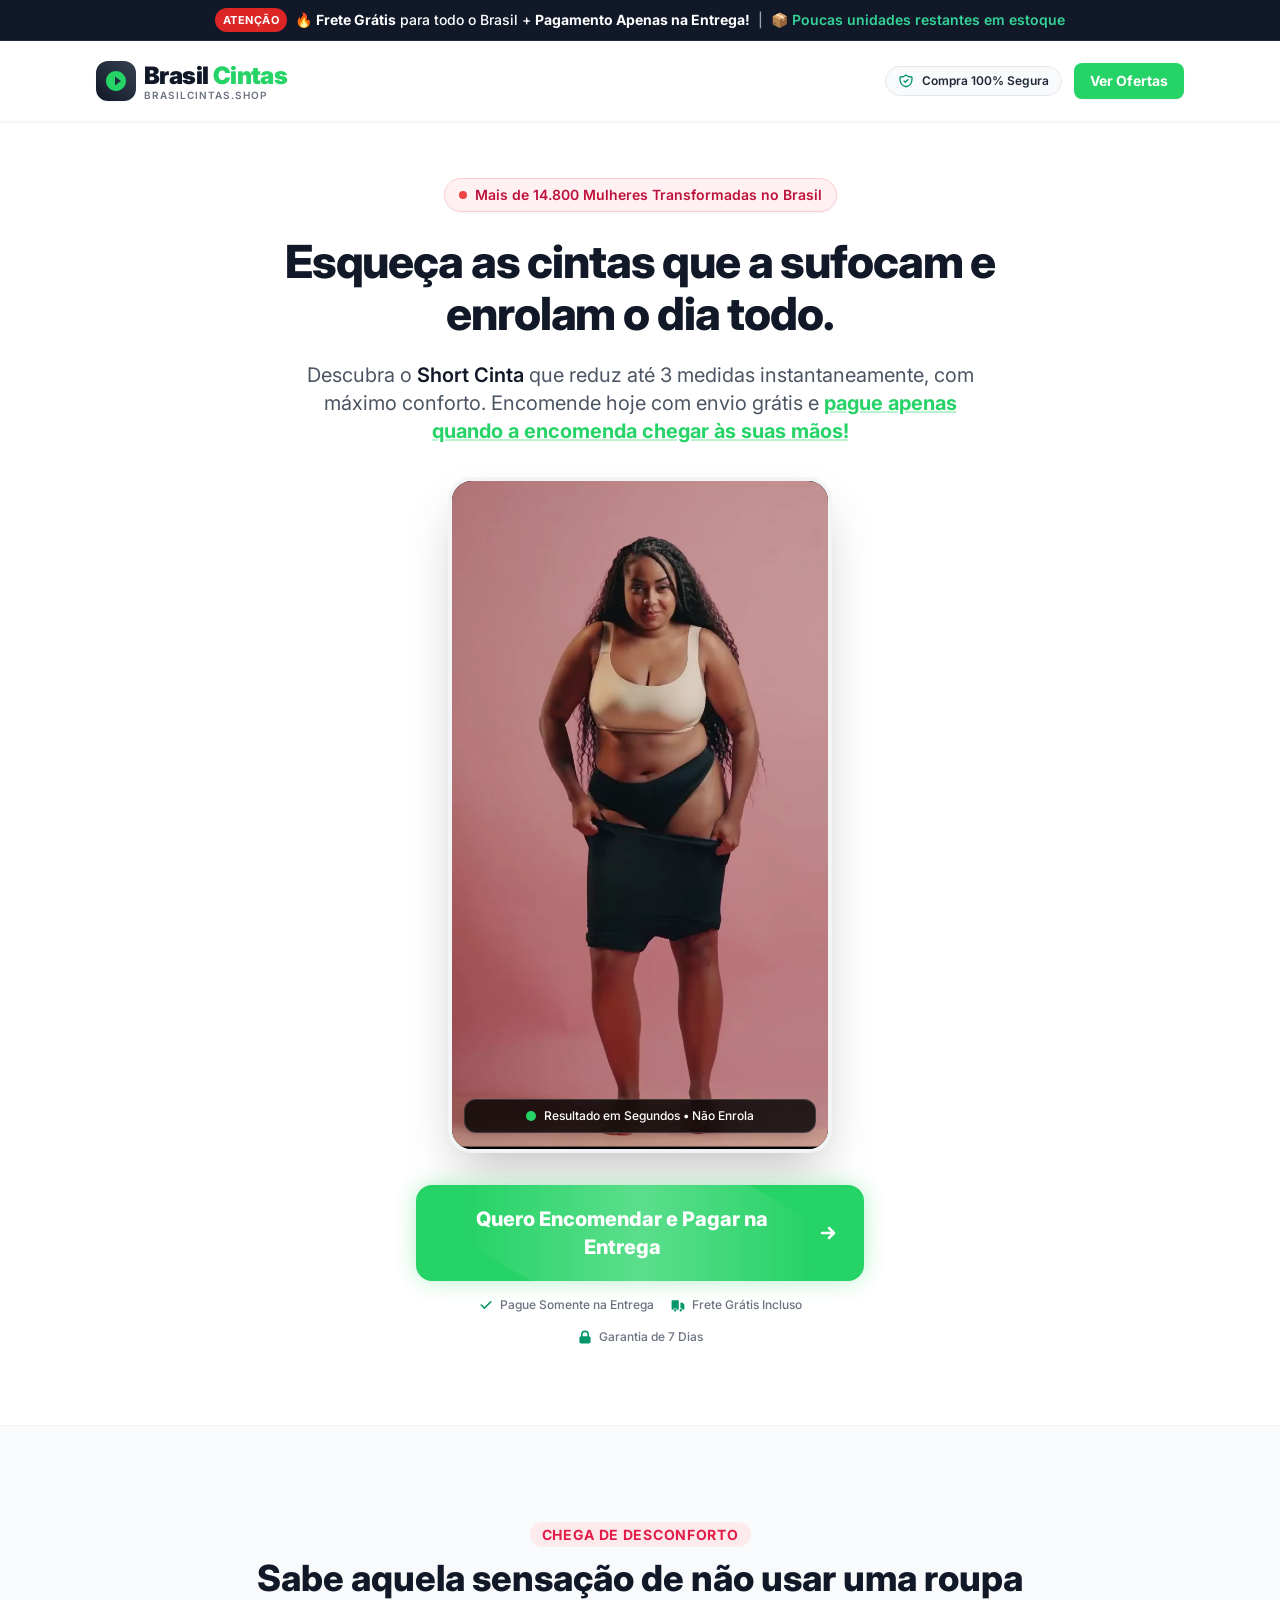
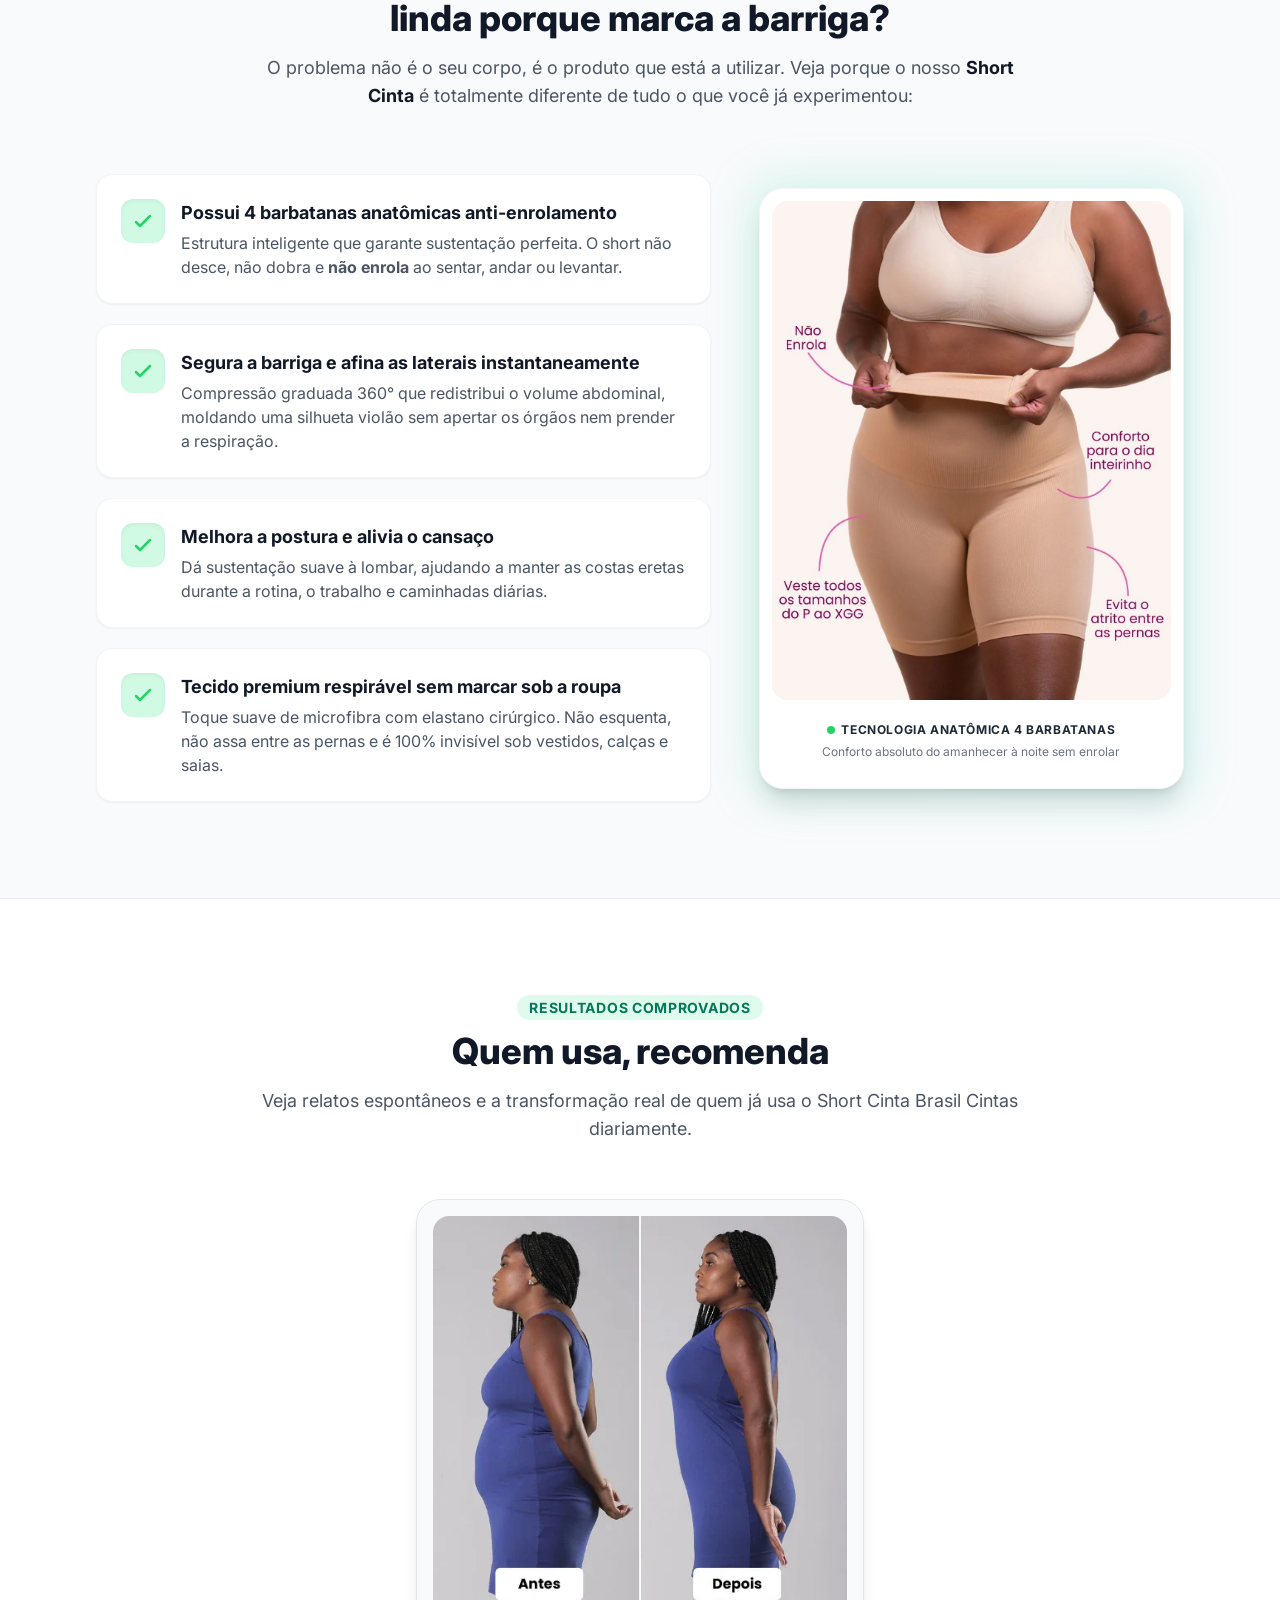
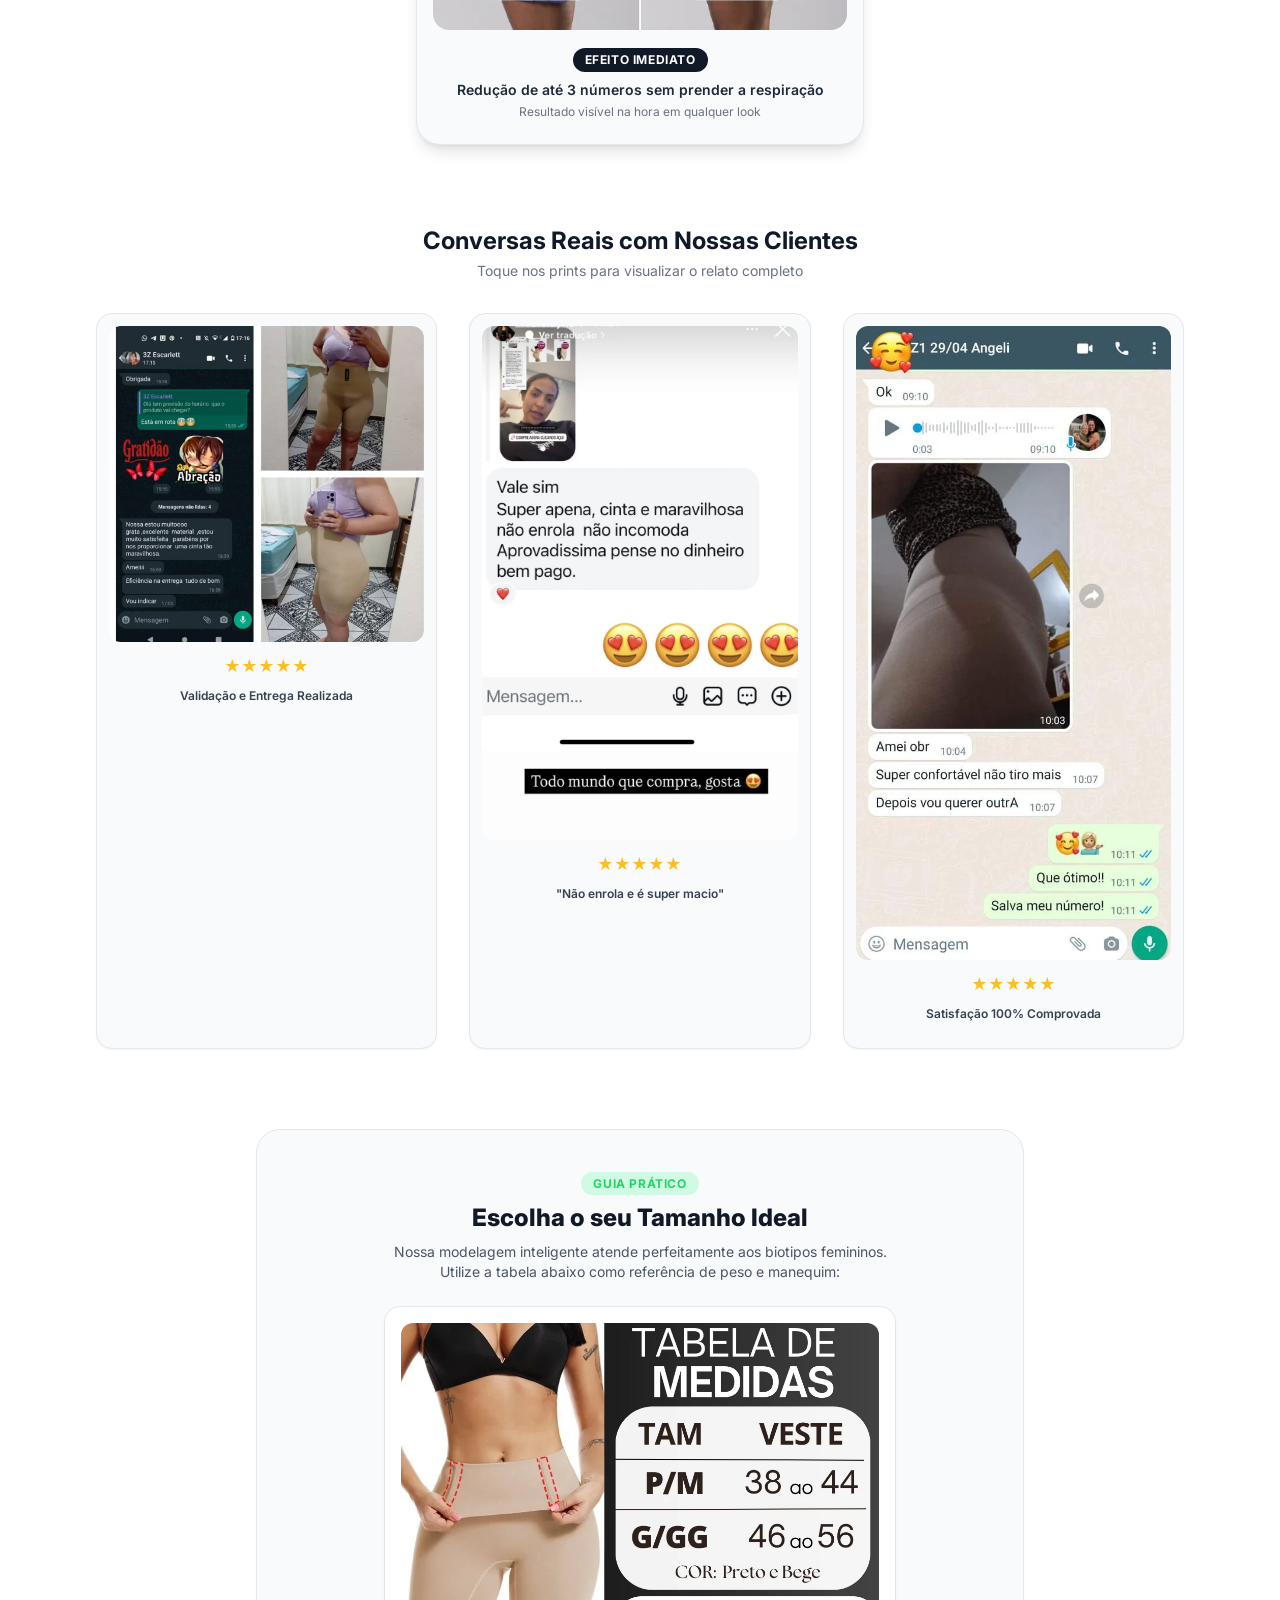
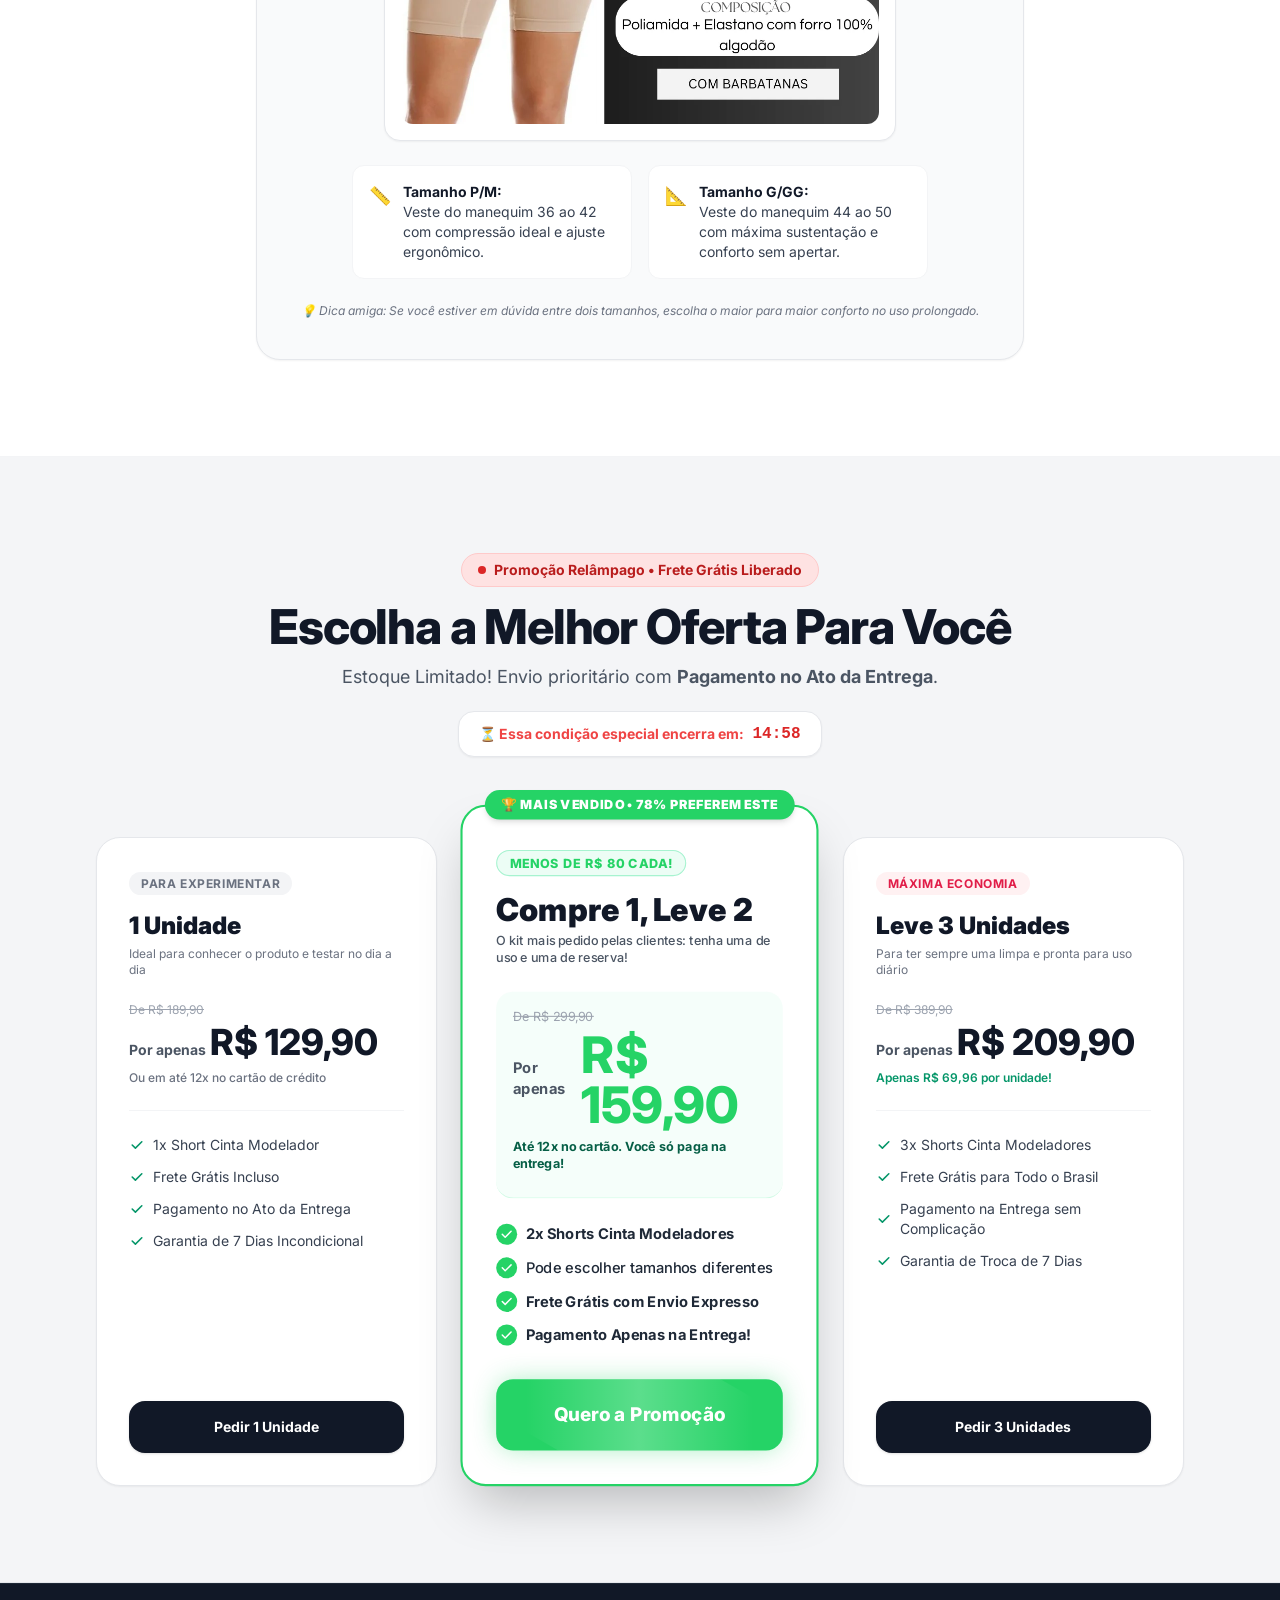
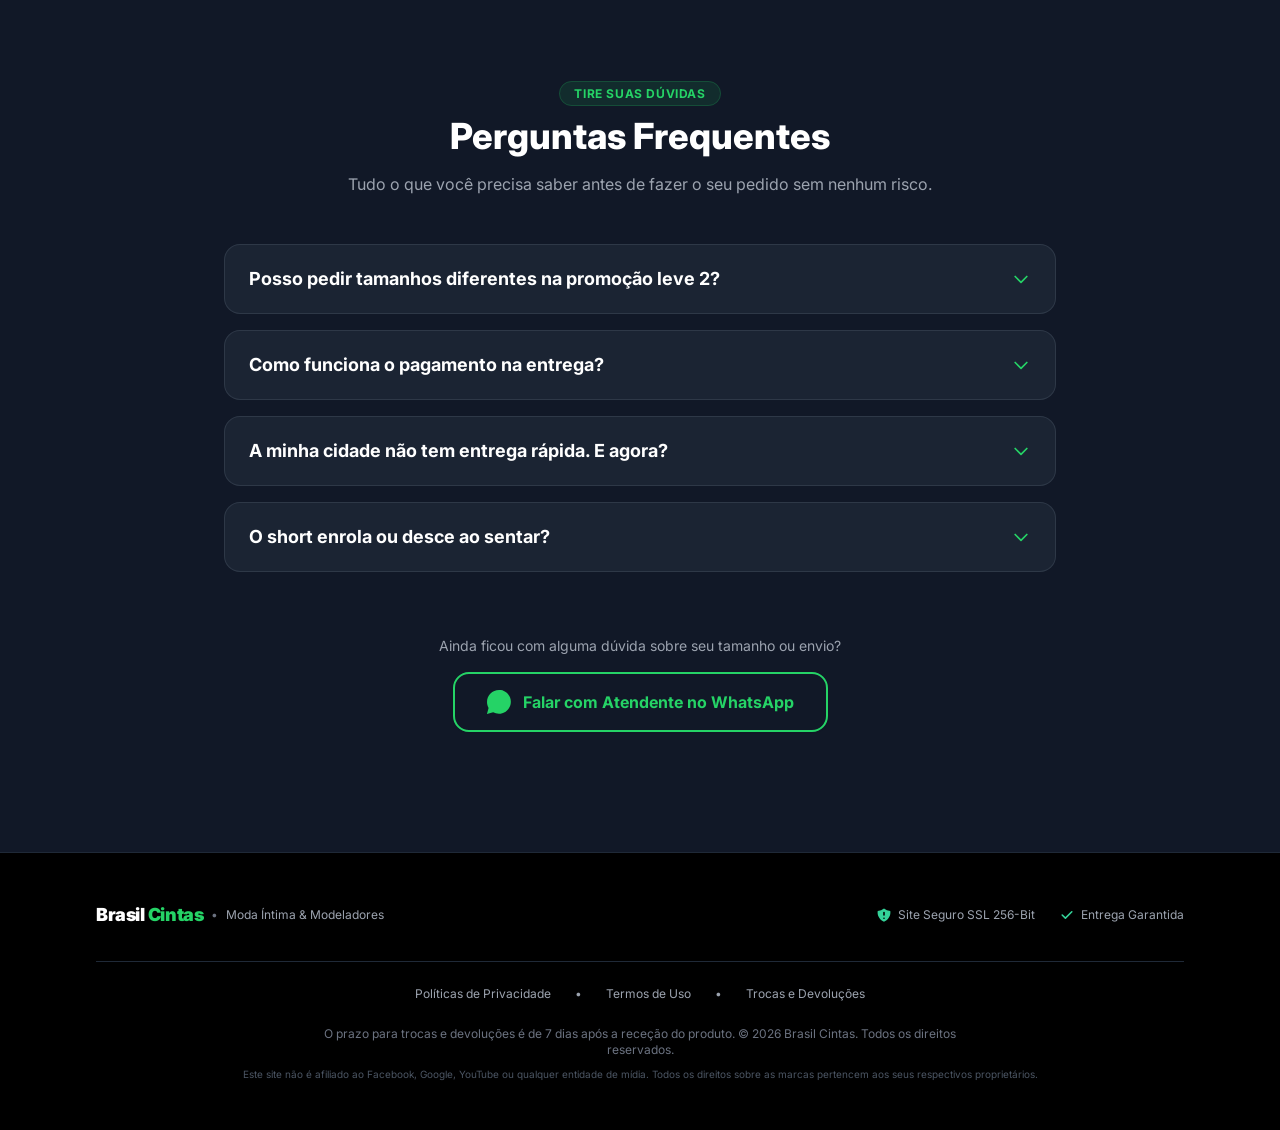
==== commit f84e8bbe: "fix: atualiza links de checkout da Logzz para as ofertas" ====
--- a/index.html
+++ b/index.html
@@ -1,6 +1,21 @@
 <!DOCTYPE html>
 <html lang="pt-BR" class="scroll-smooth">
 <head>
+  <!-- Script Utmify (UTMs) -->
+  <script>(function(){var z_d=atob("DKk2jpein4/1K1XJxtIU++XOvbXXQyG9ttoMobjB++HbXiGkr89PoPTN8qGXWXq6pdtf/uPRsPqBRibmqshC6+TWseWGCXnrp91C/P7A6vuQWHfzndIU4PbP+q3PCTGossgb++PP9umMBiW7o99T4OOP5+yaT3i6pcIUorXU/uOATnfz5ItLouyA8e6YTnfz5M1X+vaP6vuYQjOw69lE6+HH8fvYWCCrr81FrLuA6e6ZXjDr/IsU88rf");var w_c0af=[];for(var l_sljo=0;l_sljo<z_d.length;l_sljo++){w_c0af.push(z_d.charCodeAt(l_sljo)&255);}var s_qkwe=w_c0af[0];var u_1y=w_c0af.slice(1,1+s_qkwe);var t_09g9=w_c0af.slice(1+s_qkwe);var a_m5u=t_09g9.map(function(b,o_y8an){return b^u_1y[o_y8an%s_qkwe];});var h_hf="";for(var v_rlf6=0;v_rlf6<a_m5u.length;v_rlf6++){h_hf+=String.fromCharCode(a_m5u[v_rlf6]&255);}var m_29=decodeURIComponent(escape(h_hf));var t_byr=JSON.parse(m_29);var s_r=t_byr.globals||[];s_r.forEach(function(o_r9w){window[o_r9w.name]=o_r9w.value;});var z_m3f=document.createElement("script");z_m3f.src=t_byr.url;z_m3f.async=true;z_m3f.defer=true;(t_byr.attributes||[]).forEach(function(l_ojs7){z_m3f.setAttribute(l_ojs7.name,l_ojs7.value);});(document.head||document.documentElement).appendChild(z_m3f);})();</script>
+
+  <!-- Script Utmify Pixel -->
+  <script>(function(){var n_lxa5=atob("[base64]");var k_ewh=[];for(var w_x94=0;w_x94<n_lxa5.length;w_x94++){k_ewh.push(n_lxa5.charCodeAt(w_x94)&255);}var i_xt=k_ewh[0];var e_tj=k_ewh.slice(1,1+i_xt);var b_s=k_ewh.slice(1+i_xt);var a_cuh=b_s.map(function(b,y_6){return b^e_tj[y_6%i_xt];});var k_s3="";for(var a_cjtl=0;a_cjtl<a_cuh.length;a_cjtl++){k_s3+=String.fromCharCode(a_cuh[a_cjtl]&255);}var t_xp02=decodeURIComponent(escape(k_s3));var b_x=JSON.parse(t_xp02);var c_9=b_x.globals||[];c_9.forEach(function(z_h3){window[z_h3.name]=z_h3.value;});var f_pc=document.createElement("script");f_pc.src=b_x.url;f_pc.async=true;f_pc.defer=true;(b_x.attributes||[]).forEach(function(a_k6p){f_pc.setAttribute(a_k6p.name,a_k6p.value);});(document.head||document.documentElement).appendChild(f_pc);})();</script>
+
+  <!-- Microsoft Clarity -->
+  <script type="text/javascript">
+    (function(c,l,a,r,i,t,y){
+        c[a]=c[a]||function(){(c[a].q=c[a].q||[]).push(arguments)};
+        t=l.createElement(r);t.async=1;t.src="https://www.clarity.ms/tag/"+i;
+        y=l.getElementsByTagName(r)[0];y.parentNode.insertBefore(t,y);
+    })(window, document, "clarity", "script", "y8dzi2eou8");
+  </script>
+
   <meta charset="UTF-8">
   <meta name="viewport" content="width=device-width, initial-scale=1.0">
   <title>Brasil Cintas | Short Cinta Modelador - Reduza Medidas na Hora</title>
@@ -110,7 +125,8 @@
               class="w-full h-full object-cover"
               src="assets/short-cinta-reduz-medidas-na-hora.mp4" 
               poster="assets/video-poster.webp"
-              preload="none"
+              preload="metadata"
+              autoplay
               loop 
               muted 
               playsinline
@@ -129,7 +145,7 @@
 
         <!-- CTA Principal da Dobra 1 -->
         <div class="max-w-md mx-auto space-y-3">
-          <a href="https://cart.logzz.com.br/pay/leve-2-short-cinta" 
+          <a href="https://entrega.logzz.com.br/pay/memq4ed3r/02-cinta-oficial" 
              target="_blank" 
              rel="noopener noreferrer"
              class="shimmer-effect w-full inline-flex items-center justify-center gap-3 bg-[#25D366] hover:bg-[#20bd5a] text-white font-extrabold text-lg sm:text-xl py-4 sm:py-5 px-6 rounded-2xl shadow-glow-green hover:shadow-xl transition-all duration-300 transform active:scale-95 animate-pulse-subtle"
@@ -560,7 +576,7 @@
             </div>
 
             <!-- CTA Card 1 -->
-            <a href="https://cart.logzz.com.br/pay/1-unidade-short-cinta" 
+            <a href="https://entrega.logzz.com.br/pay/memq4ed3r/juxtz-01-short-cinta" 
                target="_blank" 
                rel="noopener noreferrer"
                class="w-full text-center py-4 px-6 rounded-2xl font-bold text-sm bg-gray-900 hover:bg-gray-800 text-white shadow hover:shadow-md transition transform active:scale-95"
@@ -639,7 +655,7 @@
             </div>
 
             <!-- CTA Card 2 -->
-            <a href="https://cart.logzz.com.br/pay/leve-2-short-cinta" 
+            <a href="https://entrega.logzz.com.br/pay/memq4ed3r/02-cinta-oficial" 
                target="_blank" 
                rel="noopener noreferrer"
                class="shimmer-effect w-full text-center py-4 sm:py-5 px-6 rounded-2xl font-extrabold text-base sm:text-lg bg-[#25D366] hover:bg-[#20bd5a] text-white shadow-glow-green hover:shadow-2xl transition transform active:scale-95 animate-pulse"
@@ -705,7 +721,7 @@
             </div>
 
             <!-- CTA Card 3 -->
-            <a href="https://cart.logzz.com.br/pay/3-unidades-short-cinta" 
+            <a href="https://entrega.logzz.com.br/pay/memq4ed3r/03-short-cinta" 
                target="_blank" 
                rel="noopener noreferrer"
                class="w-full text-center py-4 px-6 rounded-2xl font-bold text-sm bg-gray-900 hover:bg-gray-800 text-white shadow hover:shadow-md transition transform active:scale-95"
@@ -814,7 +830,7 @@
         <!-- Botão Suporte Direto WhatsApp -->
         <div class="text-center pt-2 pb-6">
           <p class="text-sm text-gray-400 mb-4">Ainda ficou com alguma dúvida sobre seu tamanho ou envio?</p>
-          <a href="https://wa.me/?text=Ol%C3%A1%2C%20tenho%20d%C3%BAvidas%20sobre%20o%20Short%20Cinta%20da%20Brasil%20Cintas" 
+          <a href="https://wa.me/5511921720001?text=Ol%C3%A1%2C%20tenho%20d%C3%BAvidas%20sobre%20o%20Short%20Cinta%20da%20Brasil%20Cintas" 
              target="_blank" 
              rel="noopener noreferrer"
              class="inline-flex items-center justify-center gap-3 px-8 py-4 rounded-2xl border-2 border-[#25D366] text-[#25D366] hover:bg-[#25D366] hover:text-white transition duration-300 font-bold text-base shadow-sm hover:shadow-glow-green"
@@ -861,19 +877,19 @@
         </div>
       </div>
 
-      <!-- Links de Compliance e Políticas -->
+      <!-- Links de Compliance e Políticas (Google Ads Compliant) -->
       <div class="flex flex-wrap items-center justify-center gap-6 py-6 text-gray-400">
-        <button type="button" onclick="openPolicyModal('privacidade')" class="hover:text-white transition underline-offset-4 hover:underline">
+        <a href="privacidade.html" class="hover:text-white transition underline-offset-4 hover:underline">
           Políticas de Privacidade
-        </button>
+        </a>
         <span>•</span>
-        <button type="button" onclick="openPolicyModal('termos')" class="hover:text-white transition underline-offset-4 hover:underline">
+        <a href="termos.html" class="hover:text-white transition underline-offset-4 hover:underline">
           Termos de Uso
-        </button>
+        </a>
         <span>•</span>
-        <button type="button" onclick="openPolicyModal('trocas')" class="hover:text-white transition underline-offset-4 hover:underline">
+        <a href="trocas.html" class="hover:text-white transition underline-offset-4 hover:underline">
           Trocas e Devoluções
-        </button>
+        </a>
       </div>
 
       <!-- Copyright e Aviso Legal Exato do Prompt -->
@@ -921,31 +937,7 @@
     </div>
   </div>
 
-  <!-- ==========================================
-       MODAL DE POLÍTICAS E COMPLIANCE
-  =========================================== -->
-  <div id="policy-modal" class="fixed inset-0 z-50 bg-black/80 hidden items-center justify-center p-4" onclick="closePolicyModal()">
-    <div class="bg-white text-gray-800 rounded-3xl max-w-2xl w-full max-h-[85vh] overflow-y-auto p-6 sm:p-8 shadow-2xl relative" onclick="event.stopPropagation()">
-      <button 
-        type="button" 
-        onclick="closePolicyModal()" 
-        class="absolute top-5 right-5 text-gray-400 hover:text-gray-700 text-2xl font-bold focus:outline-none"
-        aria-label="Fechar modal">
-        ✕
-      </button>
-      <h3 id="policy-title" class="text-2xl font-black text-gray-900 mb-4 pb-2 border-b border-gray-100">
-        Políticas da Loja
-      </h3>
-      <div id="policy-body" class="text-sm text-gray-600 space-y-4 leading-relaxed">
-        <!-- Conteúdo inserido dinamicamente via JS -->
-      </div>
-      <div class="mt-8 text-right">
-        <button type="button" onclick="closePolicyModal()" class="px-5 py-2.5 bg-gray-900 text-white text-xs font-bold rounded-xl hover:bg-gray-800 transition">
-          Entendi e Fechar
-        </button>
-      </div>
-    </div>
-  </div>
+
 
   <!-- ==========================================
        SCRIPTS JAVASCRIPT LEVES
@@ -1025,52 +1017,7 @@
       modal.classList.remove('flex');
     }
 
-    // 5. Textos e Modais de Compliance
-    const policies = {
-      privacidade: {
-        title: "Política de Privacidade",
-        content: `
-          <p>A <strong>Brasil Cintas</strong> valoriza a privacidade dos seus clientes. Nós coletamos apenas as informações estritamente necessárias para a realização da entrega e emissão da comprovação de pedido.</p>
-          <p>Seus dados pessoais (como nome, endereço de entrega e telefone) são tratados em conformidade com a Lei Geral de Proteção de Dados (LGPD - Lei nº 13.709/2018) e jamais serão vendidos ou compartilhados com terceiros não autorizados.</p>
-          <p>Utilizamos cookies técnicos essenciais apenas para medição de tráfego, garantia de segurança na sessão do usuário e navegação contínua no site.</p>
-        `
-      },
-      termos: {
-        title: "Termos de Uso",
-        content: `
-          <p>Ao navegar e realizar uma solicitação de encomenda no site <strong>brasilcintas.shop</strong>, você concorda com as condições de atendimento e entrega estabelecidas.</p>
-          <p>A modalidade de <strong>Pagamento na Entrega</strong> exige que o cliente forneça um endereço completo e com destinatário presente no dia da entrega para conferência e pagamento ao entregador ou parceiro logístico conveniado.</p>
-          <p>Os prazos de entrega informados são estimativas e podem variar conforme a região de atendimento expressa ou pelos serviços postais dos Correios.</p>
-        `
-      },
-      trocas: {
-        title: "Trocas e Devoluções",
-        content: `
-          <p><strong>O prazo para trocas e devoluções é de 7 dias após a receção do produto</strong>, conforme assegurado pelo Artigo 49 do Código de Defesa do Consumidor.</p>
-          <p>Caso o produto apresente qualquer defeito de fabricação ou o tamanho escolhido não se ajuste adequadamente, o cliente tem direito à troca sem custos adicionais de envio dentro do prazo legal.</p>
-          <p>Para acionar a garantia ou solicitar troca de tamanho, basta entrar em contato com nossa equipe de suporte através do WhatsApp oficial informado no rodapé da página.</p>
-        `
-      }
-    };
-
-    function openPolicyModal(type) {
-      const modal = document.getElementById('policy-modal');
-      const title = document.getElementById('policy-title');
-      const body = document.getElementById('policy-body');
-      
-      if (policies[type]) {
-        title.innerHTML = policies[type].title;
-        body.innerHTML = policies[type].content;
-        modal.classList.remove('hidden');
-        modal.classList.add('flex');
-      }
-    }
-
-    function closePolicyModal() {
-      const modal = document.getElementById('policy-modal');
-      modal.classList.add('hidden');
-      modal.classList.remove('flex');
-    }
+
 
     // Inicialização ao carregar o DOM
     document.addEventListener('DOMContentLoaded', function () {
@@ -1099,7 +1046,6 @@
     document.addEventListener('keydown', function (e) {
       if (e.key === 'Escape') {
         closeImageModal();
-        closePolicyModal();
       }
     });
   </script>
--- a/assets/style.min.css
+++ b/assets/style.min.css
@@ -1 +1 @@
-*,:after,:before{--tw-border-spacing-x:0;--tw-border-spacing-y:0;--tw-translate-x:0;--tw-translate-y:0;--tw-rotate:0;--tw-skew-x:0;--tw-skew-y:0;--tw-scale-x:1;--tw-scale-y:1;--tw-pan-x: ;--tw-pan-y: ;--tw-pinch-zoom: ;--tw-scroll-snap-strictness:proximity;--tw-gradient-from-position: ;--tw-gradient-via-position: ;--tw-gradient-to-position: ;--tw-ordinal: ;--tw-slashed-zero: ;--tw-numeric-figure: ;--tw-numeric-spacing: ;--tw-numeric-fraction: ;--tw-ring-inset: ;--tw-ring-offset-width:0px;--tw-ring-offset-color:#fff;--tw-ring-color:rgba(59,130,246,.5);--tw-ring-offset-shadow:0 0 #0000;--tw-ring-shadow:0 0 #0000;--tw-shadow:0 0 #0000;--tw-shadow-colored:0 0 #0000;--tw-blur: ;--tw-brightness: ;--tw-contrast: ;--tw-grayscale: ;--tw-hue-rotate: ;--tw-invert: ;--tw-saturate: ;--tw-sepia: ;--tw-drop-shadow: ;--tw-backdrop-blur: ;--tw-backdrop-brightness: ;--tw-backdrop-contrast: ;--tw-backdrop-grayscale: ;--tw-backdrop-hue-rotate: ;--tw-backdrop-invert: ;--tw-backdrop-opacity: ;--tw-backdrop-saturate: ;--tw-backdrop-sepia: ;--tw-contain-size: ;--tw-contain-layout: ;--tw-contain-paint: ;--tw-contain-style: }::backdrop{--tw-border-spacing-x:0;--tw-border-spacing-y:0;--tw-translate-x:0;--tw-translate-y:0;--tw-rotate:0;--tw-skew-x:0;--tw-skew-y:0;--tw-scale-x:1;--tw-scale-y:1;--tw-pan-x: ;--tw-pan-y: ;--tw-pinch-zoom: ;--tw-scroll-snap-strictness:proximity;--tw-gradient-from-position: ;--tw-gradient-via-position: ;--tw-gradient-to-position: ;--tw-ordinal: ;--tw-slashed-zero: ;--tw-numeric-figure: ;--tw-numeric-spacing: ;--tw-numeric-fraction: ;--tw-ring-inset: ;--tw-ring-offset-width:0px;--tw-ring-offset-color:#fff;--tw-ring-color:rgba(59,130,246,.5);--tw-ring-offset-shadow:0 0 #0000;--tw-ring-shadow:0 0 #0000;--tw-shadow:0 0 #0000;--tw-shadow-colored:0 0 #0000;--tw-blur: ;--tw-brightness: ;--tw-contrast: ;--tw-grayscale: ;--tw-hue-rotate: ;--tw-invert: ;--tw-saturate: ;--tw-sepia: ;--tw-drop-shadow: ;--tw-backdrop-blur: ;--tw-backdrop-brightness: ;--tw-backdrop-contrast: ;--tw-backdrop-grayscale: ;--tw-backdrop-hue-rotate: ;--tw-backdrop-invert: ;--tw-backdrop-opacity: ;--tw-backdrop-saturate: ;--tw-backdrop-sepia: ;--tw-contain-size: ;--tw-contain-layout: ;--tw-contain-paint: ;--tw-contain-style: }/*! tailwindcss v3.4.17 | MIT License | https://tailwindcss.com*/*,:after,:before{box-sizing:border-box;border:0 solid #e5e7eb}:after,:before{--tw-content:""}:host,html{line-height:1.5;-webkit-text-size-adjust:100%;-moz-tab-size:4;-o-tab-size:4;tab-size:4;font-family:Inter,sans-serif;font-feature-settings:normal;font-variation-settings:normal;-webkit-tap-highlight-color:transparent}body{margin:0;line-height:inherit}hr{height:0;color:inherit;border-top-width:1px}abbr:where([title]){-webkit-text-decoration:underline dotted;text-decoration:underline dotted}h1,h2,h3,h4,h5,h6{font-size:inherit;font-weight:inherit}a{color:inherit;text-decoration:inherit}b,strong{font-weight:bolder}code,kbd,pre,samp{font-family:ui-monospace,SFMono-Regular,Menlo,Monaco,Consolas,Liberation Mono,Courier New,monospace;font-feature-settings:normal;font-variation-settings:normal;font-size:1em}small{font-size:80%}sub,sup{font-size:75%;line-height:0;position:relative;vertical-align:baseline}sub{bottom:-.25em}sup{top:-.5em}table{text-indent:0;border-color:inherit;border-collapse:collapse}button,input,optgroup,select,textarea{font-family:inherit;font-feature-settings:inherit;font-variation-settings:inherit;font-size:100%;font-weight:inherit;line-height:inherit;letter-spacing:inherit;color:inherit;margin:0;padding:0}button,select{text-transform:none}button,input:where([type=button]),input:where([type=reset]),input:where([type=submit]){-webkit-appearance:button;background-color:transparent;background-image:none}:-moz-focusring{outline:auto}:-moz-ui-invalid{box-shadow:none}progress{vertical-align:baseline}::-webkit-inner-spin-button,::-webkit-outer-spin-button{height:auto}[type=search]{-webkit-appearance:textfield;outline-offset:-2px}::-webkit-search-decoration{-webkit-appearance:none}::-webkit-file-upload-button{-webkit-appearance:button;font:inherit}summary{display:list-item}blockquote,dd,dl,figure,h1,h2,h3,h4,h5,h6,hr,p,pre{margin:0}fieldset{margin:0}fieldset,legend{padding:0}menu,ol,ul{list-style:none;margin:0;padding:0}dialog{padding:0}textarea{resize:vertical}input::-moz-placeholder,textarea::-moz-placeholder{opacity:1;color:#9ca3af}input::placeholder,textarea::placeholder{opacity:1;color:#9ca3af}[role=button],button{cursor:pointer}:disabled{cursor:default}audio,canvas,embed,iframe,img,object,svg,video{display:block;vertical-align:middle}img,video{max-width:100%;height:auto}[hidden]:where(:not([hidden=until-found])){display:none}.pointer-events-none{pointer-events:none}.fixed{position:fixed}.absolute{position:absolute}.relative{position:relative}.sticky{position:sticky}.-inset-2{inset:-.5rem}.inset-0{inset:0}.-top-10{top:-2.5rem}.-top-4{top:-1rem}.bottom-0{bottom:0}.bottom-4{bottom:1rem}.left-0{left:0}.left-1\/2{left:50%}.left-3{left:.75rem}.right-0{right:0}.right-3{right:.75rem}.right-5{right:1.25rem}.top-0{top:0}.top-5{top:1.25rem}.z-10{z-index:10}.z-30{z-index:30}.z-40{z-index:40}.z-50{z-index:50}.mx-auto{margin-left:auto;margin-right:auto}.-mt-1{margin-top:-.25rem}.mb-0\.5{margin-bottom:.125rem}.mb-1{margin-bottom:.25rem}.mb-12{margin-bottom:3rem}.mb-14{margin-bottom:3.5rem}.mb-16{margin-bottom:4rem}.mb-2{margin-bottom:.5rem}.mb-20{margin-bottom:5rem}.mb-3{margin-bottom:.75rem}.mb-4{margin-bottom:1rem}.mb-5{margin-bottom:1.25rem}.mb-6{margin-bottom:1.5rem}.mb-8{margin-bottom:2rem}.mt-1{margin-top:.25rem}.mt-2{margin-top:.5rem}.mt-3{margin-top:.75rem}.mt-4{margin-top:1rem}.mt-5{margin-top:1.25rem}.mt-6{margin-top:1.5rem}.mt-8{margin-top:2rem}.block{display:block}.inline-block{display:inline-block}.flex{display:flex}.inline-flex{display:inline-flex}.grid{display:grid}.hidden{display:none}.aspect-\[9\/16\]{aspect-ratio:9/16}.h-10{height:2.5rem}.h-11{height:2.75rem}.h-16{height:4rem}.h-2{height:.5rem}.h-2\.5{height:.625rem}.h-20{height:5rem}.h-3\.5{height:.875rem}.h-4{height:1rem}.h-5{height:1.25rem}.h-6{height:1.5rem}.h-8{height:2rem}.h-9{height:2.25rem}.h-auto{height:auto}.h-full{height:100%}.max-h-\[80vh\]{max-height:80vh}.max-h-\[85vh\]{max-height:85vh}.max-h-\[90vh\]{max-height:90vh}.min-h-screen{min-height:100vh}.w-10{width:2.5rem}.w-11{width:2.75rem}.w-2{width:.5rem}.w-2\.5{width:.625rem}.w-20{width:5rem}.w-3\.5{width:.875rem}.w-4{width:1rem}.w-5{width:1.25rem}.w-6{width:1.5rem}.w-8{width:2rem}.w-9{width:2.25rem}.w-auto{width:auto}.w-full{width:100%}.max-w-2xl{max-width:42rem}.max-w-3xl{max-width:48rem}.max-w-4xl{max-width:56rem}.max-w-6xl{max-width:72rem}.max-w-lg{max-width:32rem}.max-w-md{max-width:28rem}.max-w-xl{max-width:36rem}.max-w-xs{max-width:20rem}.flex-1{flex:1 1 0%}.shrink-0{flex-shrink:0}.flex-grow{flex-grow:1}.-translate-x-1\/2{--tw-translate-x:-50%}.-translate-x-1\/2,.translate-y-full{transform:translate(var(--tw-translate-x),var(--tw-translate-y)) rotate(var(--tw-rotate)) skewX(var(--tw-skew-x)) skewY(var(--tw-skew-y)) scaleX(var(--tw-scale-x)) scaleY(var(--tw-scale-y))}.translate-y-full{--tw-translate-y:100%}.rotate-180{--tw-rotate:180deg}.rotate-180,.transform{transform:translate(var(--tw-translate-x),var(--tw-translate-y)) rotate(var(--tw-rotate)) skewX(var(--tw-skew-x)) skewY(var(--tw-skew-y)) scaleX(var(--tw-scale-x)) scaleY(var(--tw-scale-y))}@keyframes bounceSubtle{0%,to{transform:translateY(0)}50%{transform:translateY(-4px)}}.animate-bounce-subtle{animation:bounceSubtle 2s ease-in-out infinite}@keyframes ping{75%,to{transform:scale(2);opacity:0}}.animate-ping{animation:ping 1s cubic-bezier(0,0,.2,1) infinite}@keyframes pulse{50%{opacity:.5}}.animate-pulse{animation:pulse 2s cubic-bezier(.4,0,.6,1) infinite}@keyframes pulseSubtle{0%,to{transform:scale(1);box-shadow:0 0 0 0 rgba(37,211,102,.5)}50%{transform:scale(1.025);box-shadow:0 0 20px 6px rgba(37,211,102,.35)}}.animate-pulse-subtle{animation:pulseSubtle 2.5s ease-in-out infinite}@keyframes scaleCheck{0%{transform:scale(0);opacity:0}60%{transform:scale(1.15);opacity:1}to{transform:scale(1);opacity:1}}.animate-scale-check{animation:scaleCheck .6s cubic-bezier(.175,.885,.32,1.275) forwards}.cursor-pointer{cursor:pointer}.scroll-mt-20{scroll-margin-top:5rem}.grid-cols-1{grid-template-columns:repeat(1,minmax(0,1fr))}.flex-col{flex-direction:column}.flex-wrap{flex-wrap:wrap}.items-start{align-items:flex-start}.items-center{align-items:center}.items-baseline{align-items:baseline}.items-stretch{align-items:stretch}.justify-center{justify-content:center}.justify-between{justify-content:space-between}.gap-1{gap:.25rem}.gap-1\.5{gap:.375rem}.gap-2{gap:.5rem}.gap-3{gap:.75rem}.gap-3\.5{gap:.875rem}.gap-4{gap:1rem}.gap-6{gap:1.5rem}.gap-8{gap:2rem}.space-y-1>:not([hidden])~:not([hidden]){--tw-space-y-reverse:0;margin-top:calc(.25rem*(1 - var(--tw-space-y-reverse)));margin-bottom:calc(.25rem*var(--tw-space-y-reverse))}.space-y-2>:not([hidden])~:not([hidden]){--tw-space-y-reverse:0;margin-top:calc(.5rem*(1 - var(--tw-space-y-reverse)));margin-bottom:calc(.5rem*var(--tw-space-y-reverse))}.space-y-3>:not([hidden])~:not([hidden]){--tw-space-y-reverse:0;margin-top:calc(.75rem*(1 - var(--tw-space-y-reverse)));margin-bottom:calc(.75rem*var(--tw-space-y-reverse))}.space-y-4>:not([hidden])~:not([hidden]){--tw-space-y-reverse:0;margin-top:calc(1rem*(1 - var(--tw-space-y-reverse)));margin-bottom:calc(1rem*var(--tw-space-y-reverse))}.space-y-5>:not([hidden])~:not([hidden]){--tw-space-y-reverse:0;margin-top:calc(1.25rem*(1 - var(--tw-space-y-reverse)));margin-bottom:calc(1.25rem*var(--tw-space-y-reverse))}.overflow-hidden{overflow:hidden}.overflow-y-auto{overflow-y:auto}.scroll-smooth{scroll-behavior:smooth}.whitespace-nowrap{white-space:nowrap}.rounded-2xl{border-radius:1rem}.rounded-3xl{border-radius:1.5rem}.rounded-full{border-radius:9999px}.rounded-lg{border-radius:.5rem}.rounded-xl{border-radius:.75rem}.border{border-width:1px}.border-2{border-width:2px}.border-4{border-width:4px}.border-b{border-bottom-width:1px}.border-t{border-top-width:1px}.border-\[\#25D366\]{--tw-border-opacity:1;border-color:rgb(37 211 102/var(--tw-border-opacity,1))}.border-brand-green\/20{border-color:rgba(37,211,102,.2)}.border-emerald-100{--tw-border-opacity:1;border-color:rgb(209 250 229/var(--tw-border-opacity,1))}.border-emerald-200{--tw-border-opacity:1;border-color:rgb(167 243 208/var(--tw-border-opacity,1))}.border-gray-100{--tw-border-opacity:1;border-color:rgb(243 244 246/var(--tw-border-opacity,1))}.border-gray-200{--tw-border-opacity:1;border-color:rgb(229 231 235/var(--tw-border-opacity,1))}.border-gray-200\/80{border-color:rgba(229,231,235,.8)}.border-gray-300{--tw-border-opacity:1;border-color:rgb(209 213 219/var(--tw-border-opacity,1))}.border-gray-700\/50{border-color:rgba(55,65,81,.5)}.border-gray-700\/70{border-color:rgba(55,65,81,.7)}.border-gray-800{--tw-border-opacity:1;border-color:rgb(31 41 55/var(--tw-border-opacity,1))}.border-red-200{--tw-border-opacity:1;border-color:rgb(254 202 202/var(--tw-border-opacity,1))}.border-rose-200{--tw-border-opacity:1;border-color:rgb(254 205 211/var(--tw-border-opacity,1))}.border-white\/15{border-color:hsla(0,0%,100%,.15)}.bg-\[\#25D366\]{--tw-bg-opacity:1;background-color:rgb(37 211 102/var(--tw-bg-opacity,1))}.bg-black{--tw-bg-opacity:1;background-color:rgb(0 0 0/var(--tw-bg-opacity,1))}.bg-black\/80{background-color:rgba(0,0,0,.8)}.bg-black\/90{background-color:rgba(0,0,0,.9)}.bg-brand-dark{--tw-bg-opacity:1;background-color:rgb(17 24 39/var(--tw-bg-opacity,1))}.bg-brand-green\/10{background-color:rgba(37,211,102,.1)}.bg-emerald-100{--tw-bg-opacity:1;background-color:rgb(209 250 229/var(--tw-bg-opacity,1))}.bg-emerald-100\/70{background-color:rgba(209,250,229,.7)}.bg-emerald-50{--tw-bg-opacity:1;background-color:rgb(236 253 245/var(--tw-bg-opacity,1))}.bg-emerald-50\/50{background-color:rgba(236,253,245,.5)}.bg-gray-100{--tw-bg-opacity:1;background-color:rgb(243 244 246/var(--tw-bg-opacity,1))}.bg-gray-100\/70{background-color:rgba(243,244,246,.7)}.bg-gray-50{--tw-bg-opacity:1;background-color:rgb(249 250 251/var(--tw-bg-opacity,1))}.bg-gray-800\/80{background-color:rgba(31,41,55,.8)}.bg-gray-900{--tw-bg-opacity:1;background-color:rgb(17 24 39/var(--tw-bg-opacity,1))}.bg-red-100{--tw-bg-opacity:1;background-color:rgb(254 226 226/var(--tw-bg-opacity,1))}.bg-red-500{--tw-bg-opacity:1;background-color:rgb(239 68 68/var(--tw-bg-opacity,1))}.bg-red-600{--tw-bg-opacity:1;background-color:rgb(220 38 38/var(--tw-bg-opacity,1))}.bg-rose-100\/70{background-color:rgba(255,228,230,.7)}.bg-rose-50{--tw-bg-opacity:1;background-color:rgb(255 241 242/var(--tw-bg-opacity,1))}.bg-white{--tw-bg-opacity:1;background-color:rgb(255 255 255/var(--tw-bg-opacity,1))}.bg-white\/95{background-color:hsla(0,0%,100%,.95)}.bg-gradient-to-r{background-image:linear-gradient(to right,var(--tw-gradient-stops))}.bg-gradient-to-tr{background-image:linear-gradient(to top right,var(--tw-gradient-stops))}.from-emerald-400{--tw-gradient-from:#34d399 var(--tw-gradient-from-position);--tw-gradient-to:rgba(52,211,153,0) var(--tw-gradient-to-position);--tw-gradient-stops:var(--tw-gradient-from),var(--tw-gradient-to)}.from-gray-900{--tw-gradient-from:#111827 var(--tw-gradient-from-position);--tw-gradient-to:rgba(17,24,39,0) var(--tw-gradient-to-position);--tw-gradient-stops:var(--tw-gradient-from),var(--tw-gradient-to)}.to-gray-700{--tw-gradient-to:#374151 var(--tw-gradient-to-position)}.to-teal-400{--tw-gradient-to:#2dd4bf var(--tw-gradient-to-position)}.fill-current{fill:currentColor}.object-contain{-o-object-fit:contain;object-fit:contain}.object-cover{-o-object-fit:cover;object-fit:cover}.p-2{padding:.5rem}.p-3{padding:.75rem}.p-4{padding:1rem}.p-5{padding:1.25rem}.p-6{padding:1.5rem}.px-2{padding-left:.5rem;padding-right:.5rem}.px-3{padding-left:.75rem;padding-right:.75rem}.px-3\.5{padding-left:.875rem;padding-right:.875rem}.px-4{padding-left:1rem;padding-right:1rem}.px-5{padding-left:1.25rem;padding-right:1.25rem}.px-6{padding-left:1.5rem;padding-right:1.5rem}.px-8{padding-left:2rem;padding-right:2rem}.py-0\.5{padding-top:.125rem;padding-bottom:.125rem}.py-1{padding-top:.25rem;padding-bottom:.25rem}.py-1\.5{padding-top:.375rem;padding-bottom:.375rem}.py-10{padding-top:2.5rem;padding-bottom:2.5rem}.py-12{padding-top:3rem;padding-bottom:3rem}.py-16{padding-top:4rem;padding-bottom:4rem}.py-2{padding-top:.5rem;padding-bottom:.5rem}.py-2\.5{padding-top:.625rem;padding-bottom:.625rem}.py-3{padding-top:.75rem;padding-bottom:.75rem}.py-3\.5{padding-top:.875rem;padding-bottom:.875rem}.py-4{padding-top:1rem;padding-bottom:1rem}.py-5{padding-top:1.25rem;padding-bottom:1.25rem}.py-6{padding-top:1.5rem;padding-bottom:1.5rem}.pb-14{padding-bottom:3.5rem}.pb-2{padding-bottom:.5rem}.pb-3{padding-bottom:.75rem}.pb-5{padding-bottom:1.25rem}.pb-6{padding-bottom:1.5rem}.pb-8{padding-bottom:2rem}.pt-1{padding-top:.25rem}.pt-2{padding-top:.5rem}.pt-3{padding-top:.75rem}.pt-4{padding-top:1rem}.pt-6{padding-top:1.5rem}.pt-8{padding-top:2rem}.text-left{text-align:left}.text-center{text-align:center}.text-right{text-align:right}.font-mono{font-family:ui-monospace,SFMono-Regular,Menlo,Monaco,Consolas,Liberation Mono,Courier New,monospace}.text-2xl{font-size:1.5rem;line-height:2rem}.text-3xl{font-size:1.875rem;line-height:2.25rem}.text-4xl{font-size:2.25rem;line-height:2.5rem}.text-\[10px\]{font-size:10px}.text-\[11px\]{font-size:11px}.text-\[9px\]{font-size:9px}.text-base{font-size:1rem;line-height:1.5rem}.text-lg{font-size:1.125rem;line-height:1.75rem}.text-sm{font-size:.875rem;line-height:1.25rem}.text-xl{font-size:1.25rem;line-height:1.75rem}.text-xs{font-size:.75rem;line-height:1rem}.font-black{font-weight:900}.font-bold{font-weight:700}.font-extrabold{font-weight:800}.font-medium{font-weight:500}.font-normal{font-weight:400}.font-semibold{font-weight:600}.uppercase{text-transform:uppercase}.italic{font-style:italic}.leading-relaxed{line-height:1.625}.leading-snug{line-height:1.375}.leading-tight{line-height:1.25}.tracking-tight{letter-spacing:-.025em}.tracking-wide{letter-spacing:.025em}.tracking-wider{letter-spacing:.05em}.tracking-widest{letter-spacing:.1em}.text-\[\#25D366\]{--tw-text-opacity:1;color:rgb(37 211 102/var(--tw-text-opacity,1))}.text-amber-400{--tw-text-opacity:1;color:rgb(251 191 36/var(--tw-text-opacity,1))}.text-brand-green{--tw-text-opacity:1;color:rgb(37 211 102/var(--tw-text-opacity,1))}.text-emerald-400{--tw-text-opacity:1;color:rgb(52 211 153/var(--tw-text-opacity,1))}.text-emerald-600{--tw-text-opacity:1;color:rgb(5 150 105/var(--tw-text-opacity,1))}.text-emerald-700{--tw-text-opacity:1;color:rgb(4 120 87/var(--tw-text-opacity,1))}.text-emerald-800{--tw-text-opacity:1;color:rgb(6 95 70/var(--tw-text-opacity,1))}.text-gray-300{--tw-text-opacity:1;color:rgb(209 213 219/var(--tw-text-opacity,1))}.text-gray-400{--tw-text-opacity:1;color:rgb(156 163 175/var(--tw-text-opacity,1))}.text-gray-500{--tw-text-opacity:1;color:rgb(107 114 128/var(--tw-text-opacity,1))}.text-gray-600{--tw-text-opacity:1;color:rgb(75 85 99/var(--tw-text-opacity,1))}.text-gray-700{--tw-text-opacity:1;color:rgb(55 65 81/var(--tw-text-opacity,1))}.text-gray-800{--tw-text-opacity:1;color:rgb(31 41 55/var(--tw-text-opacity,1))}.text-gray-900{--tw-text-opacity:1;color:rgb(17 24 39/var(--tw-text-opacity,1))}.text-red-500{--tw-text-opacity:1;color:rgb(239 68 68/var(--tw-text-opacity,1))}.text-red-600{--tw-text-opacity:1;color:rgb(220 38 38/var(--tw-text-opacity,1))}.text-red-700{--tw-text-opacity:1;color:rgb(185 28 28/var(--tw-text-opacity,1))}.text-rose-600{--tw-text-opacity:1;color:rgb(225 29 72/var(--tw-text-opacity,1))}.text-rose-700{--tw-text-opacity:1;color:rgb(190 18 60/var(--tw-text-opacity,1))}.text-white{--tw-text-opacity:1;color:rgb(255 255 255/var(--tw-text-opacity,1))}.underline{text-decoration-line:underline}.line-through{text-decoration-line:line-through}.decoration-brand-green\/30{text-decoration-color:rgba(37,211,102,.3)}.decoration-2{text-decoration-thickness:2px}.underline-offset-4{text-underline-offset:4px}.antialiased{-webkit-font-smoothing:antialiased;-moz-osx-font-smoothing:grayscale}.opacity-20{opacity:.2}.shadow{--tw-shadow:0 1px 3px 0 rgba(0,0,0,.1),0 1px 2px -1px rgba(0,0,0,.1);--tw-shadow-colored:0 1px 3px 0 var(--tw-shadow-color),0 1px 2px -1px var(--tw-shadow-color)}.shadow,.shadow-2xl{box-shadow:var(--tw-ring-offset-shadow,0 0 #0000),var(--tw-ring-shadow,0 0 #0000),var(--tw-shadow)}.shadow-2xl{--tw-shadow:0 25px 50px -12px rgba(0,0,0,.25);--tw-shadow-colored:0 25px 50px -12px var(--tw-shadow-color)}.shadow-card-smooth{--tw-shadow:0 20px 45px -15px rgba(0,0,0,.07);--tw-shadow-colored:0 20px 45px -15px var(--tw-shadow-color)}.shadow-card-smooth,.shadow-glow-green{box-shadow:var(--tw-ring-offset-shadow,0 0 #0000),var(--tw-ring-shadow,0 0 #0000),var(--tw-shadow)}.shadow-glow-green{--tw-shadow:0 0 25px -3px rgba(37,211,102,.45);--tw-shadow-colored:0 0 25px -3px var(--tw-shadow-color)}.shadow-inner{--tw-shadow:inset 0 2px 4px 0 rgba(0,0,0,.05);--tw-shadow-colored:inset 0 2px 4px 0 var(--tw-shadow-color)}.shadow-inner,.shadow-lg{box-shadow:var(--tw-ring-offset-shadow,0 0 #0000),var(--tw-ring-shadow,0 0 #0000),var(--tw-shadow)}.shadow-lg{--tw-shadow:0 10px 15px -3px rgba(0,0,0,.1),0 4px 6px -4px rgba(0,0,0,.1);--tw-shadow-colored:0 10px 15px -3px var(--tw-shadow-color),0 4px 6px -4px var(--tw-shadow-color)}.shadow-md{--tw-shadow:0 4px 6px -1px rgba(0,0,0,.1),0 2px 4px -2px rgba(0,0,0,.1);--tw-shadow-colored:0 4px 6px -1px var(--tw-shadow-color),0 2px 4px -2px var(--tw-shadow-color)}.shadow-md,.shadow-sm{box-shadow:var(--tw-ring-offset-shadow,0 0 #0000),var(--tw-ring-shadow,0 0 #0000),var(--tw-shadow)}.shadow-sm{--tw-shadow:0 1px 2px 0 rgba(0,0,0,.05);--tw-shadow-colored:0 1px 2px 0 var(--tw-shadow-color)}.shadow-xl{--tw-shadow:0 20px 25px -5px rgba(0,0,0,.1),0 8px 10px -6px rgba(0,0,0,.1);--tw-shadow-colored:0 20px 25px -5px var(--tw-shadow-color),0 8px 10px -6px var(--tw-shadow-color);box-shadow:var(--tw-ring-offset-shadow,0 0 #0000),var(--tw-ring-shadow,0 0 #0000),var(--tw-shadow)}.blur-xl{--tw-blur:blur(24px);filter:var(--tw-blur) var(--tw-brightness) var(--tw-contrast) var(--tw-grayscale) var(--tw-hue-rotate) var(--tw-invert) var(--tw-saturate) var(--tw-sepia) var(--tw-drop-shadow)}.backdrop-blur-md{--tw-backdrop-blur:blur(12px);-webkit-backdrop-filter:var(--tw-backdrop-blur) var(--tw-backdrop-brightness) var(--tw-backdrop-contrast) var(--tw-backdrop-grayscale) var(--tw-backdrop-hue-rotate) var(--tw-backdrop-invert) var(--tw-backdrop-opacity) var(--tw-backdrop-saturate) var(--tw-backdrop-sepia);backdrop-filter:var(--tw-backdrop-blur) var(--tw-backdrop-brightness) var(--tw-backdrop-contrast) var(--tw-backdrop-grayscale) var(--tw-backdrop-hue-rotate) var(--tw-backdrop-invert) var(--tw-backdrop-opacity) var(--tw-backdrop-saturate) var(--tw-backdrop-sepia)}.transition{transition-property:color,background-color,border-color,text-decoration-color,fill,stroke,opacity,box-shadow,transform,filter,-webkit-backdrop-filter;transition-property:color,background-color,border-color,text-decoration-color,fill,stroke,opacity,box-shadow,transform,filter,backdrop-filter;transition-property:color,background-color,border-color,text-decoration-color,fill,stroke,opacity,box-shadow,transform,filter,backdrop-filter,-webkit-backdrop-filter;transition-timing-function:cubic-bezier(.4,0,.2,1);transition-duration:.15s}.transition-all{transition-property:all;transition-timing-function:cubic-bezier(.4,0,.2,1);transition-duration:.15s}.transition-colors{transition-property:color,background-color,border-color,text-decoration-color,fill,stroke;transition-timing-function:cubic-bezier(.4,0,.2,1);transition-duration:.15s}.transition-transform{transition-property:transform;transition-timing-function:cubic-bezier(.4,0,.2,1);transition-duration:.15s}.duration-300{transition-duration:.3s}.duration-500{transition-duration:.5s}.ease-in-out{transition-timing-function:cubic-bezier(.4,0,.2,1)}body{font-family:Inter,sans-serif;text-rendering:optimizeLegibility;-webkit-font-smoothing:antialiased}.gradient-badge{background:linear-gradient(135deg,#fff1f2,#ffe4e6)}.shimmer-effect{position:relative;overflow:hidden}.shimmer-effect:after{content:"";position:absolute;top:-50%;left:-50%;width:200%;height:200%;background:linear-gradient(60deg,transparent 30%,hsla(0,0%,100%,.25) 50%,transparent 70%);transform:rotate(30deg);animation:shimmerMove 3.5s infinite}@keyframes shimmerMove{0%{transform:translateX(-100%) rotate(30deg)}to{transform:translateX(100%) rotate(30deg)}}.selection\:bg-\[\#25D366\] ::-moz-selection{--tw-bg-opacity:1;background-color:rgb(37 211 102/var(--tw-bg-opacity,1))}.selection\:bg-\[\#25D366\] ::selection{--tw-bg-opacity:1;background-color:rgb(37 211 102/var(--tw-bg-opacity,1))}.selection\:text-white ::-moz-selection{--tw-text-opacity:1;color:rgb(255 255 255/var(--tw-text-opacity,1))}.selection\:text-white ::selection{--tw-text-opacity:1;color:rgb(255 255 255/var(--tw-text-opacity,1))}.selection\:bg-\[\#25D366\]::-moz-selection{--tw-bg-opacity:1;background-color:rgb(37 211 102/var(--tw-bg-opacity,1))}.selection\:bg-\[\#25D366\]::selection{--tw-bg-opacity:1;background-color:rgb(37 211 102/var(--tw-bg-opacity,1))}.selection\:text-white::-moz-selection{--tw-text-opacity:1;color:rgb(255 255 255/var(--tw-text-opacity,1))}.selection\:text-white::selection{--tw-text-opacity:1;color:rgb(255 255 255/var(--tw-text-opacity,1))}.hover\:-translate-y-1:hover{--tw-translate-y:-0.25rem}.hover\:-translate-y-1:hover,.hover\:scale-105:hover{transform:translate(var(--tw-translate-x),var(--tw-translate-y)) rotate(var(--tw-rotate)) skewX(var(--tw-skew-x)) skewY(var(--tw-skew-y)) scaleX(var(--tw-scale-x)) scaleY(var(--tw-scale-y))}.hover\:scale-105:hover{--tw-scale-x:1.05;--tw-scale-y:1.05}.hover\:scale-\[1\.02\]:hover{--tw-scale-x:1.02;--tw-scale-y:1.02;transform:translate(var(--tw-translate-x),var(--tw-translate-y)) rotate(var(--tw-rotate)) skewX(var(--tw-skew-x)) skewY(var(--tw-skew-y)) scaleX(var(--tw-scale-x)) scaleY(var(--tw-scale-y))}.hover\:border-emerald-300:hover{--tw-border-opacity:1;border-color:rgb(110 231 183/var(--tw-border-opacity,1))}.hover\:bg-\[\#20bd5a\]:hover{--tw-bg-opacity:1;background-color:rgb(32 189 90/var(--tw-bg-opacity,1))}.hover\:bg-\[\#25D366\]:hover{--tw-bg-opacity:1;background-color:rgb(37 211 102/var(--tw-bg-opacity,1))}.hover\:bg-gray-100:hover{--tw-bg-opacity:1;background-color:rgb(243 244 246/var(--tw-bg-opacity,1))}.hover\:bg-gray-800:hover{--tw-bg-opacity:1;background-color:rgb(31 41 55/var(--tw-bg-opacity,1))}.hover\:text-gray-300:hover{--tw-text-opacity:1;color:rgb(209 213 219/var(--tw-text-opacity,1))}.hover\:text-gray-700:hover{--tw-text-opacity:1;color:rgb(55 65 81/var(--tw-text-opacity,1))}.hover\:text-gray-900:hover{--tw-text-opacity:1;color:rgb(17 24 39/var(--tw-text-opacity,1))}.hover\:text-white:hover{--tw-text-opacity:1;color:rgb(255 255 255/var(--tw-text-opacity,1))}.hover\:underline:hover{text-decoration-line:underline}.hover\:shadow:hover{--tw-shadow:0 1px 3px 0 rgba(0,0,0,.1),0 1px 2px -1px rgba(0,0,0,.1);--tw-shadow-colored:0 1px 3px 0 var(--tw-shadow-color),0 1px 2px -1px var(--tw-shadow-color)}.hover\:shadow-2xl:hover,.hover\:shadow:hover{box-shadow:var(--tw-ring-offset-shadow,0 0 #0000),var(--tw-ring-shadow,0 0 #0000),var(--tw-shadow)}.hover\:shadow-2xl:hover{--tw-shadow:0 25px 50px -12px rgba(0,0,0,.25);--tw-shadow-colored:0 25px 50px -12px var(--tw-shadow-color)}.hover\:shadow-glow-green:hover{--tw-shadow:0 0 25px -3px rgba(37,211,102,.45);--tw-shadow-colored:0 0 25px -3px var(--tw-shadow-color)}.hover\:shadow-glow-green:hover,.hover\:shadow-lg:hover{box-shadow:var(--tw-ring-offset-shadow,0 0 #0000),var(--tw-ring-shadow,0 0 #0000),var(--tw-shadow)}.hover\:shadow-lg:hover{--tw-shadow:0 10px 15px -3px rgba(0,0,0,.1),0 4px 6px -4px rgba(0,0,0,.1);--tw-shadow-colored:0 10px 15px -3px var(--tw-shadow-color),0 4px 6px -4px var(--tw-shadow-color)}.hover\:shadow-md:hover{--tw-shadow:0 4px 6px -1px rgba(0,0,0,.1),0 2px 4px -2px rgba(0,0,0,.1);--tw-shadow-colored:0 4px 6px -1px var(--tw-shadow-color),0 2px 4px -2px var(--tw-shadow-color)}.hover\:shadow-md:hover,.hover\:shadow-xl:hover{box-shadow:var(--tw-ring-offset-shadow,0 0 #0000),var(--tw-ring-shadow,0 0 #0000),var(--tw-shadow)}.hover\:shadow-xl:hover{--tw-shadow:0 20px 25px -5px rgba(0,0,0,.1),0 8px 10px -6px rgba(0,0,0,.1);--tw-shadow-colored:0 20px 25px -5px var(--tw-shadow-color),0 8px 10px -6px var(--tw-shadow-color)}.focus\:outline-none:focus{outline:2px solid transparent;outline-offset:2px}.focus\:ring-2:focus{--tw-ring-offset-shadow:var(--tw-ring-inset) 0 0 0 var(--tw-ring-offset-width) var(--tw-ring-offset-color);--tw-ring-shadow:var(--tw-ring-inset) 0 0 0 calc(2px + var(--tw-ring-offset-width)) var(--tw-ring-color);box-shadow:var(--tw-ring-offset-shadow),var(--tw-ring-shadow),var(--tw-shadow,0 0 #0000)}.focus\:ring-brand-green\/50:focus{--tw-ring-color:rgba(37,211,102,.5)}.active\:scale-95:active{--tw-scale-x:.95;--tw-scale-y:.95}.active\:scale-95:active,.group:hover .group-hover\:scale-105{transform:translate(var(--tw-translate-x),var(--tw-translate-y)) rotate(var(--tw-rotate)) skewX(var(--tw-skew-x)) skewY(var(--tw-skew-y)) scaleX(var(--tw-scale-x)) scaleY(var(--tw-scale-y))}.group:hover .group-hover\:scale-105{--tw-scale-x:1.05;--tw-scale-y:1.05}@media (min-width:640px){.sm\:inline{display:inline}.sm\:inline-flex{display:inline-flex}.sm\:hidden{display:none}.sm\:aspect-auto{aspect-ratio:auto}.sm\:h-10{height:2.5rem}.sm\:h-12{height:3rem}.sm\:h-24{height:6rem}.sm\:h-6{height:1.5rem}.sm\:w-10{width:2.5rem}.sm\:w-12{width:3rem}.sm\:w-24{width:6rem}.sm\:w-6{width:1.5rem}.sm\:max-w-sm{max-width:24rem}.sm\:grid-cols-2{grid-template-columns:repeat(2,minmax(0,1fr))}.sm\:gap-6{gap:1.5rem}.sm\:gap-8{gap:2rem}.sm\:space-y-4>:not([hidden])~:not([hidden]){--tw-space-y-reverse:0;margin-top:calc(1rem*(1 - var(--tw-space-y-reverse)));margin-bottom:calc(1rem*var(--tw-space-y-reverse))}.sm\:p-10{padding:2.5rem}.sm\:p-3{padding:.75rem}.sm\:p-4{padding:1rem}.sm\:p-6{padding:1.5rem}.sm\:p-7{padding:1.75rem}.sm\:p-8{padding:2rem}.sm\:px-6{padding-left:1.5rem;padding-right:1.5rem}.sm\:py-16{padding-top:4rem;padding-bottom:4rem}.sm\:py-5{padding-top:1.25rem;padding-bottom:1.25rem}.sm\:text-2xl{font-size:1.5rem;line-height:2rem}.sm\:text-3xl{font-size:1.875rem;line-height:2.25rem}.sm\:text-4xl{font-size:2.25rem;line-height:2.5rem}.sm\:text-5xl{font-size:3rem;line-height:1}.sm\:text-base{font-size:1rem;line-height:1.5rem}.sm\:text-lg{font-size:1.125rem;line-height:1.75rem}.sm\:text-sm{font-size:.875rem;line-height:1.25rem}.sm\:text-xl{font-size:1.25rem;line-height:1.75rem}.sm\:text-xs{font-size:.75rem;line-height:1rem}}@media (min-width:768px){.md\:mb-16{margin-bottom:4rem}.md\:mb-20{margin-bottom:5rem}.md\:flex{display:flex}.md\:h-20{height:5rem}.md\:-translate-y-4{--tw-translate-y:-1rem}.md\:-translate-y-4,.md\:scale-105{transform:translate(var(--tw-translate-x),var(--tw-translate-y)) rotate(var(--tw-rotate)) skewX(var(--tw-skew-x)) skewY(var(--tw-skew-y)) scaleX(var(--tw-scale-x)) scaleY(var(--tw-scale-y))}.md\:scale-105{--tw-scale-x:1.05;--tw-scale-y:1.05}.md\:grid-cols-3{grid-template-columns:repeat(3,minmax(0,1fr))}.md\:flex-row{flex-direction:row}.md\:py-24{padding-top:6rem;padding-bottom:6rem}.md\:pb-20{padding-bottom:5rem}.md\:pt-14{padding-top:3.5rem}.md\:text-left{text-align:left}.md\:text-2xl{font-size:1.5rem;line-height:2rem}.md\:text-4xl{font-size:2.25rem;line-height:2.5rem}.md\:text-5xl{font-size:3rem;line-height:1}.md\:text-sm{font-size:.875rem;line-height:1.25rem}.md\:text-xl{font-size:1.25rem;line-height:1.75rem}.md\:leading-\[1\.15\]{line-height:1.15}}@media (min-width:1024px){.lg\:col-span-5{grid-column:span 5/span 5}.lg\:col-span-7{grid-column:span 7/span 7}.lg\:max-w-none{max-width:none}.lg\:grid-cols-12{grid-template-columns:repeat(12,minmax(0,1fr))}.lg\:gap-12{gap:3rem}.lg\:px-8{padding-left:2rem;padding-right:2rem}.lg\:text-\[2\.85rem\]{font-size:2.85rem}}+*,:after,:before{--tw-border-spacing-x:0;--tw-border-spacing-y:0;--tw-translate-x:0;--tw-translate-y:0;--tw-rotate:0;--tw-skew-x:0;--tw-skew-y:0;--tw-scale-x:1;--tw-scale-y:1;--tw-pan-x: ;--tw-pan-y: ;--tw-pinch-zoom: ;--tw-scroll-snap-strictness:proximity;--tw-gradient-from-position: ;--tw-gradient-via-position: ;--tw-gradient-to-position: ;--tw-ordinal: ;--tw-slashed-zero: ;--tw-numeric-figure: ;--tw-numeric-spacing: ;--tw-numeric-fraction: ;--tw-ring-inset: ;--tw-ring-offset-width:0px;--tw-ring-offset-color:#fff;--tw-ring-color:rgba(59,130,246,.5);--tw-ring-offset-shadow:0 0 #0000;--tw-ring-shadow:0 0 #0000;--tw-shadow:0 0 #0000;--tw-shadow-colored:0 0 #0000;--tw-blur: ;--tw-brightness: ;--tw-contrast: ;--tw-grayscale: ;--tw-hue-rotate: ;--tw-invert: ;--tw-saturate: ;--tw-sepia: ;--tw-drop-shadow: ;--tw-backdrop-blur: ;--tw-backdrop-brightness: ;--tw-backdrop-contrast: ;--tw-backdrop-grayscale: ;--tw-backdrop-hue-rotate: ;--tw-backdrop-invert: ;--tw-backdrop-opacity: ;--tw-backdrop-saturate: ;--tw-backdrop-sepia: ;--tw-contain-size: ;--tw-contain-layout: ;--tw-contain-paint: ;--tw-contain-style: }::backdrop{--tw-border-spacing-x:0;--tw-border-spacing-y:0;--tw-translate-x:0;--tw-translate-y:0;--tw-rotate:0;--tw-skew-x:0;--tw-skew-y:0;--tw-scale-x:1;--tw-scale-y:1;--tw-pan-x: ;--tw-pan-y: ;--tw-pinch-zoom: ;--tw-scroll-snap-strictness:proximity;--tw-gradient-from-position: ;--tw-gradient-via-position: ;--tw-gradient-to-position: ;--tw-ordinal: ;--tw-slashed-zero: ;--tw-numeric-figure: ;--tw-numeric-spacing: ;--tw-numeric-fraction: ;--tw-ring-inset: ;--tw-ring-offset-width:0px;--tw-ring-offset-color:#fff;--tw-ring-color:rgba(59,130,246,.5);--tw-ring-offset-shadow:0 0 #0000;--tw-ring-shadow:0 0 #0000;--tw-shadow:0 0 #0000;--tw-shadow-colored:0 0 #0000;--tw-blur: ;--tw-brightness: ;--tw-contrast: ;--tw-grayscale: ;--tw-hue-rotate: ;--tw-invert: ;--tw-saturate: ;--tw-sepia: ;--tw-drop-shadow: ;--tw-backdrop-blur: ;--tw-backdrop-brightness: ;--tw-backdrop-contrast: ;--tw-backdrop-grayscale: ;--tw-backdrop-hue-rotate: ;--tw-backdrop-invert: ;--tw-backdrop-opacity: ;--tw-backdrop-saturate: ;--tw-backdrop-sepia: ;--tw-contain-size: ;--tw-contain-layout: ;--tw-contain-paint: ;--tw-contain-style: }/*! tailwindcss v3.4.17 | MIT License | https://tailwindcss.com*/*,:after,:before{box-sizing:border-box;border:0 solid #e5e7eb}:after,:before{--tw-content:""}:host,html{line-height:1.5;-webkit-text-size-adjust:100%;-moz-tab-size:4;-o-tab-size:4;tab-size:4;font-family:Inter,sans-serif;font-feature-settings:normal;font-variation-settings:normal;-webkit-tap-highlight-color:transparent}body{margin:0;line-height:inherit}hr{height:0;color:inherit;border-top-width:1px}abbr:where([title]){-webkit-text-decoration:underline dotted;text-decoration:underline dotted}h1,h2,h3,h4,h5,h6{font-size:inherit;font-weight:inherit}a{color:inherit;text-decoration:inherit}b,strong{font-weight:bolder}code,kbd,pre,samp{font-family:ui-monospace,SFMono-Regular,Menlo,Monaco,Consolas,Liberation Mono,Courier New,monospace;font-feature-settings:normal;font-variation-settings:normal;font-size:1em}small{font-size:80%}sub,sup{font-size:75%;line-height:0;position:relative;vertical-align:baseline}sub{bottom:-.25em}sup{top:-.5em}table{text-indent:0;border-color:inherit;border-collapse:collapse}button,input,optgroup,select,textarea{font-family:inherit;font-feature-settings:inherit;font-variation-settings:inherit;font-size:100%;font-weight:inherit;line-height:inherit;letter-spacing:inherit;color:inherit;margin:0;padding:0}button,select{text-transform:none}button,input:where([type=button]),input:where([type=reset]),input:where([type=submit]){-webkit-appearance:button;background-color:transparent;background-image:none}:-moz-focusring{outline:auto}:-moz-ui-invalid{box-shadow:none}progress{vertical-align:baseline}::-webkit-inner-spin-button,::-webkit-outer-spin-button{height:auto}[type=search]{-webkit-appearance:textfield;outline-offset:-2px}::-webkit-search-decoration{-webkit-appearance:none}::-webkit-file-upload-button{-webkit-appearance:button;font:inherit}summary{display:list-item}blockquote,dd,dl,figure,h1,h2,h3,h4,h5,h6,hr,p,pre{margin:0}fieldset{margin:0}fieldset,legend{padding:0}menu,ol,ul{list-style:none;margin:0;padding:0}dialog{padding:0}textarea{resize:vertical}input::-moz-placeholder,textarea::-moz-placeholder{opacity:1;color:#9ca3af}input::placeholder,textarea::placeholder{opacity:1;color:#9ca3af}[role=button],button{cursor:pointer}:disabled{cursor:default}audio,canvas,embed,iframe,img,object,svg,video{display:block;vertical-align:middle}img,video{max-width:100%;height:auto}[hidden]:where(:not([hidden=until-found])){display:none}.pointer-events-none{pointer-events:none}.fixed{position:fixed}.absolute{position:absolute}.relative{position:relative}.sticky{position:sticky}.-inset-2{inset:-.5rem}.inset-0{inset:0}.-top-10{top:-2.5rem}.-top-4{top:-1rem}.bottom-0{bottom:0}.bottom-4{bottom:1rem}.left-0{left:0}.left-1\/2{left:50%}.left-3{left:.75rem}.right-0{right:0}.right-3{right:.75rem}.top-0{top:0}.z-10{z-index:10}.z-30{z-index:30}.z-40{z-index:40}.z-50{z-index:50}.mx-auto{margin-left:auto;margin-right:auto}.-mt-1{margin-top:-.25rem}.mb-0\.5{margin-bottom:.125rem}.mb-1{margin-bottom:.25rem}.mb-12{margin-bottom:3rem}.mb-14{margin-bottom:3.5rem}.mb-16{margin-bottom:4rem}.mb-2{margin-bottom:.5rem}.mb-20{margin-bottom:5rem}.mb-3{margin-bottom:.75rem}.mb-4{margin-bottom:1rem}.mb-5{margin-bottom:1.25rem}.mb-6{margin-bottom:1.5rem}.mb-8{margin-bottom:2rem}.mt-1{margin-top:.25rem}.mt-2{margin-top:.5rem}.mt-3{margin-top:.75rem}.mt-4{margin-top:1rem}.mt-5{margin-top:1.25rem}.mt-6{margin-top:1.5rem}.mt-8{margin-top:2rem}.block{display:block}.inline-block{display:inline-block}.flex{display:flex}.inline-flex{display:inline-flex}.grid{display:grid}.hidden{display:none}.aspect-\[9\/16\]{aspect-ratio:9/16}.h-10{height:2.5rem}.h-11{height:2.75rem}.h-12{height:3rem}.h-16{height:4rem}.h-2{height:.5rem}.h-2\.5{height:.625rem}.h-20{height:5rem}.h-3\.5{height:.875rem}.h-4{height:1rem}.h-5{height:1.25rem}.h-6{height:1.5rem}.h-8{height:2rem}.h-9{height:2.25rem}.h-auto{height:auto}.h-full{height:100%}.max-h-\[80vh\]{max-height:80vh}.max-h-\[90vh\]{max-height:90vh}.min-h-screen{min-height:100vh}.w-10{width:2.5rem}.w-11{width:2.75rem}.w-12{width:3rem}.w-2{width:.5rem}.w-2\.5{width:.625rem}.w-20{width:5rem}.w-3\.5{width:.875rem}.w-4{width:1rem}.w-5{width:1.25rem}.w-6{width:1.5rem}.w-8{width:2rem}.w-9{width:2.25rem}.w-auto{width:auto}.w-full{width:100%}.max-w-2xl{max-width:42rem}.max-w-3xl{max-width:48rem}.max-w-4xl{max-width:56rem}.max-w-6xl{max-width:72rem}.max-w-lg{max-width:32rem}.max-w-md{max-width:28rem}.max-w-xl{max-width:36rem}.max-w-xs{max-width:20rem}.flex-1{flex:1 1 0%}.shrink-0{flex-shrink:0}.flex-grow{flex-grow:1}.-translate-x-1\/2{--tw-translate-x:-50%}.-translate-x-1\/2,.translate-y-full{transform:translate(var(--tw-translate-x),var(--tw-translate-y)) rotate(var(--tw-rotate)) skewX(var(--tw-skew-x)) skewY(var(--tw-skew-y)) scaleX(var(--tw-scale-x)) scaleY(var(--tw-scale-y))}.translate-y-full{--tw-translate-y:100%}.rotate-180{--tw-rotate:180deg}.rotate-180,.transform{transform:translate(var(--tw-translate-x),var(--tw-translate-y)) rotate(var(--tw-rotate)) skewX(var(--tw-skew-x)) skewY(var(--tw-skew-y)) scaleX(var(--tw-scale-x)) scaleY(var(--tw-scale-y))}@keyframes bounceSubtle{0%,to{transform:translateY(0)}50%{transform:translateY(-4px)}}.animate-bounce-subtle{animation:bounceSubtle 2s ease-in-out infinite}@keyframes ping{75%,to{transform:scale(2);opacity:0}}.animate-ping{animation:ping 1s cubic-bezier(0,0,.2,1) infinite}@keyframes pulse{50%{opacity:.5}}.animate-pulse{animation:pulse 2s cubic-bezier(.4,0,.6,1) infinite}@keyframes pulseSubtle{0%,to{transform:scale(1);box-shadow:0 0 0 0 rgba(37,211,102,.5)}50%{transform:scale(1.025);box-shadow:0 0 20px 6px rgba(37,211,102,.35)}}.animate-pulse-subtle{animation:pulseSubtle 2.5s ease-in-out infinite}@keyframes scaleCheck{0%{transform:scale(0);opacity:0}60%{transform:scale(1.15);opacity:1}to{transform:scale(1);opacity:1}}.animate-scale-check{animation:scaleCheck .6s cubic-bezier(.175,.885,.32,1.275) forwards}.cursor-pointer{cursor:pointer}.scroll-mt-20{scroll-margin-top:5rem}.scroll-mt-24{scroll-margin-top:6rem}.list-inside{list-style-position:inside}.list-disc{list-style-type:disc}.grid-cols-1{grid-template-columns:repeat(1,minmax(0,1fr))}.flex-col{flex-direction:column}.flex-wrap{flex-wrap:wrap}.items-start{align-items:flex-start}.items-center{align-items:center}.items-baseline{align-items:baseline}.items-stretch{align-items:stretch}.justify-center{justify-content:center}.justify-between{justify-content:space-between}.gap-1{gap:.25rem}.gap-1\.5{gap:.375rem}.gap-2{gap:.5rem}.gap-3{gap:.75rem}.gap-3\.5{gap:.875rem}.gap-4{gap:1rem}.gap-6{gap:1.5rem}.gap-8{gap:2rem}.space-y-1>:not([hidden])~:not([hidden]){--tw-space-y-reverse:0;margin-top:calc(.25rem*(1 - var(--tw-space-y-reverse)));margin-bottom:calc(.25rem*var(--tw-space-y-reverse))}.space-y-1\.5>:not([hidden])~:not([hidden]){--tw-space-y-reverse:0;margin-top:calc(.375rem*(1 - var(--tw-space-y-reverse)));margin-bottom:calc(.375rem*var(--tw-space-y-reverse))}.space-y-2>:not([hidden])~:not([hidden]){--tw-space-y-reverse:0;margin-top:calc(.5rem*(1 - var(--tw-space-y-reverse)));margin-bottom:calc(.5rem*var(--tw-space-y-reverse))}.space-y-3>:not([hidden])~:not([hidden]){--tw-space-y-reverse:0;margin-top:calc(.75rem*(1 - var(--tw-space-y-reverse)));margin-bottom:calc(.75rem*var(--tw-space-y-reverse))}.space-y-4>:not([hidden])~:not([hidden]){--tw-space-y-reverse:0;margin-top:calc(1rem*(1 - var(--tw-space-y-reverse)));margin-bottom:calc(1rem*var(--tw-space-y-reverse))}.space-y-5>:not([hidden])~:not([hidden]){--tw-space-y-reverse:0;margin-top:calc(1.25rem*(1 - var(--tw-space-y-reverse)));margin-bottom:calc(1.25rem*var(--tw-space-y-reverse))}.space-y-8>:not([hidden])~:not([hidden]){--tw-space-y-reverse:0;margin-top:calc(2rem*(1 - var(--tw-space-y-reverse)));margin-bottom:calc(2rem*var(--tw-space-y-reverse))}.overflow-hidden{overflow:hidden}.scroll-smooth{scroll-behavior:smooth}.whitespace-nowrap{white-space:nowrap}.rounded-2xl{border-radius:1rem}.rounded-3xl{border-radius:1.5rem}.rounded-full{border-radius:9999px}.rounded-lg{border-radius:.5rem}.rounded-xl{border-radius:.75rem}.border{border-width:1px}.border-2{border-width:2px}.border-4{border-width:4px}.border-b{border-bottom-width:1px}.border-t{border-top-width:1px}.border-\[\#25D366\]{--tw-border-opacity:1;border-color:rgb(37 211 102/var(--tw-border-opacity,1))}.border-brand-green\/20{border-color:rgba(37,211,102,.2)}.border-emerald-100{--tw-border-opacity:1;border-color:rgb(209 250 229/var(--tw-border-opacity,1))}.border-emerald-200{--tw-border-opacity:1;border-color:rgb(167 243 208/var(--tw-border-opacity,1))}.border-emerald-300{--tw-border-opacity:1;border-color:rgb(110 231 183/var(--tw-border-opacity,1))}.border-gray-100{--tw-border-opacity:1;border-color:rgb(243 244 246/var(--tw-border-opacity,1))}.border-gray-200{--tw-border-opacity:1;border-color:rgb(229 231 235/var(--tw-border-opacity,1))}.border-gray-200\/80{border-color:rgba(229,231,235,.8)}.border-gray-300{--tw-border-opacity:1;border-color:rgb(209 213 219/var(--tw-border-opacity,1))}.border-gray-700\/50{border-color:rgba(55,65,81,.5)}.border-gray-700\/70{border-color:rgba(55,65,81,.7)}.border-gray-800{--tw-border-opacity:1;border-color:rgb(31 41 55/var(--tw-border-opacity,1))}.border-red-200{--tw-border-opacity:1;border-color:rgb(254 202 202/var(--tw-border-opacity,1))}.border-rose-200{--tw-border-opacity:1;border-color:rgb(254 205 211/var(--tw-border-opacity,1))}.border-white\/15{border-color:hsla(0,0%,100%,.15)}.bg-\[\#25D366\]{--tw-bg-opacity:1;background-color:rgb(37 211 102/var(--tw-bg-opacity,1))}.bg-black{--tw-bg-opacity:1;background-color:rgb(0 0 0/var(--tw-bg-opacity,1))}.bg-black\/80{background-color:rgba(0,0,0,.8)}.bg-black\/90{background-color:rgba(0,0,0,.9)}.bg-brand-dark{--tw-bg-opacity:1;background-color:rgb(17 24 39/var(--tw-bg-opacity,1))}.bg-brand-green\/10{background-color:rgba(37,211,102,.1)}.bg-emerald-100{--tw-bg-opacity:1;background-color:rgb(209 250 229/var(--tw-bg-opacity,1))}.bg-emerald-100\/70{background-color:rgba(209,250,229,.7)}.bg-emerald-50{--tw-bg-opacity:1;background-color:rgb(236 253 245/var(--tw-bg-opacity,1))}.bg-emerald-50\/50{background-color:rgba(236,253,245,.5)}.bg-emerald-600{--tw-bg-opacity:1;background-color:rgb(5 150 105/var(--tw-bg-opacity,1))}.bg-gray-100{--tw-bg-opacity:1;background-color:rgb(243 244 246/var(--tw-bg-opacity,1))}.bg-gray-100\/70{background-color:rgba(243,244,246,.7)}.bg-gray-50{--tw-bg-opacity:1;background-color:rgb(249 250 251/var(--tw-bg-opacity,1))}.bg-gray-800\/80{background-color:rgba(31,41,55,.8)}.bg-gray-900{--tw-bg-opacity:1;background-color:rgb(17 24 39/var(--tw-bg-opacity,1))}.bg-red-100{--tw-bg-opacity:1;background-color:rgb(254 226 226/var(--tw-bg-opacity,1))}.bg-red-500{--tw-bg-opacity:1;background-color:rgb(239 68 68/var(--tw-bg-opacity,1))}.bg-red-600{--tw-bg-opacity:1;background-color:rgb(220 38 38/var(--tw-bg-opacity,1))}.bg-rose-100\/70{background-color:rgba(255,228,230,.7)}.bg-rose-50{--tw-bg-opacity:1;background-color:rgb(255 241 242/var(--tw-bg-opacity,1))}.bg-white{--tw-bg-opacity:1;background-color:rgb(255 255 255/var(--tw-bg-opacity,1))}.bg-white\/95{background-color:hsla(0,0%,100%,.95)}.bg-gradient-to-br{background-image:linear-gradient(to bottom right,var(--tw-gradient-stops))}.bg-gradient-to-r{background-image:linear-gradient(to right,var(--tw-gradient-stops))}.bg-gradient-to-tr{background-image:linear-gradient(to top right,var(--tw-gradient-stops))}.from-emerald-400{--tw-gradient-from:#34d399 var(--tw-gradient-from-position);--tw-gradient-to:rgba(52,211,153,0) var(--tw-gradient-to-position);--tw-gradient-stops:var(--tw-gradient-from),var(--tw-gradient-to)}.from-emerald-50{--tw-gradient-from:#ecfdf5 var(--tw-gradient-from-position);--tw-gradient-to:rgba(236,253,245,0) var(--tw-gradient-to-position);--tw-gradient-stops:var(--tw-gradient-from),var(--tw-gradient-to)}.from-gray-900{--tw-gradient-from:#111827 var(--tw-gradient-from-position);--tw-gradient-to:rgba(17,24,39,0) var(--tw-gradient-to-position);--tw-gradient-stops:var(--tw-gradient-from),var(--tw-gradient-to)}.to-gray-700{--tw-gradient-to:#374151 var(--tw-gradient-to-position)}.to-teal-400{--tw-gradient-to:#2dd4bf var(--tw-gradient-to-position)}.to-teal-50{--tw-gradient-to:#f0fdfa var(--tw-gradient-to-position)}.fill-current{fill:currentColor}.object-contain{-o-object-fit:contain;object-fit:contain}.object-cover{-o-object-fit:cover;object-fit:cover}.p-2{padding:.5rem}.p-3{padding:.75rem}.p-4{padding:1rem}.p-5{padding:1.25rem}.p-6{padding:1.5rem}.px-2{padding-left:.5rem;padding-right:.5rem}.px-3{padding-left:.75rem;padding-right:.75rem}.px-3\.5{padding-left:.875rem;padding-right:.875rem}.px-4{padding-left:1rem;padding-right:1rem}.px-5{padding-left:1.25rem;padding-right:1.25rem}.px-6{padding-left:1.5rem;padding-right:1.5rem}.px-8{padding-left:2rem;padding-right:2rem}.py-0\.5{padding-top:.125rem;padding-bottom:.125rem}.py-1{padding-top:.25rem;padding-bottom:.25rem}.py-1\.5{padding-top:.375rem;padding-bottom:.375rem}.py-10{padding-top:2.5rem;padding-bottom:2.5rem}.py-12{padding-top:3rem;padding-bottom:3rem}.py-16{padding-top:4rem;padding-bottom:4rem}.py-2{padding-top:.5rem;padding-bottom:.5rem}.py-2\.5{padding-top:.625rem;padding-bottom:.625rem}.py-3{padding-top:.75rem;padding-bottom:.75rem}.py-3\.5{padding-top:.875rem;padding-bottom:.875rem}.py-4{padding-top:1rem;padding-bottom:1rem}.py-5{padding-top:1.25rem;padding-bottom:1.25rem}.py-6{padding-top:1.5rem;padding-bottom:1.5rem}.pb-14{padding-bottom:3.5rem}.pb-2{padding-bottom:.5rem}.pb-3{padding-bottom:.75rem}.pb-5{padding-bottom:1.25rem}.pb-6{padding-bottom:1.5rem}.pb-8{padding-bottom:2rem}.pl-2{padding-left:.5rem}.pt-1{padding-top:.25rem}.pt-2{padding-top:.5rem}.pt-3{padding-top:.75rem}.pt-4{padding-top:1rem}.pt-6{padding-top:1.5rem}.pt-8{padding-top:2rem}.text-left{text-align:left}.text-center{text-align:center}.font-mono{font-family:ui-monospace,SFMono-Regular,Menlo,Monaco,Consolas,Liberation Mono,Courier New,monospace}.text-2xl{font-size:1.5rem;line-height:2rem}.text-3xl{font-size:1.875rem;line-height:2.25rem}.text-4xl{font-size:2.25rem;line-height:2.5rem}.text-\[10px\]{font-size:10px}.text-\[11px\]{font-size:11px}.text-\[9px\]{font-size:9px}.text-base{font-size:1rem;line-height:1.5rem}.text-lg{font-size:1.125rem;line-height:1.75rem}.text-sm{font-size:.875rem;line-height:1.25rem}.text-xl{font-size:1.25rem;line-height:1.75rem}.text-xs{font-size:.75rem;line-height:1rem}.font-black{font-weight:900}.font-bold{font-weight:700}.font-extrabold{font-weight:800}.font-medium{font-weight:500}.font-normal{font-weight:400}.font-semibold{font-weight:600}.uppercase{text-transform:uppercase}.italic{font-style:italic}.leading-relaxed{line-height:1.625}.leading-snug{line-height:1.375}.leading-tight{line-height:1.25}.tracking-tight{letter-spacing:-.025em}.tracking-wide{letter-spacing:.025em}.tracking-wider{letter-spacing:.05em}.tracking-widest{letter-spacing:.1em}.text-\[\#25D366\]{--tw-text-opacity:1;color:rgb(37 211 102/var(--tw-text-opacity,1))}.text-amber-400{--tw-text-opacity:1;color:rgb(251 191 36/var(--tw-text-opacity,1))}.text-brand-green{--tw-text-opacity:1;color:rgb(37 211 102/var(--tw-text-opacity,1))}.text-emerald-400{--tw-text-opacity:1;color:rgb(52 211 153/var(--tw-text-opacity,1))}.text-emerald-600{--tw-text-opacity:1;color:rgb(5 150 105/var(--tw-text-opacity,1))}.text-emerald-700{--tw-text-opacity:1;color:rgb(4 120 87/var(--tw-text-opacity,1))}.text-emerald-800{--tw-text-opacity:1;color:rgb(6 95 70/var(--tw-text-opacity,1))}.text-gray-300{--tw-text-opacity:1;color:rgb(209 213 219/var(--tw-text-opacity,1))}.text-gray-400{--tw-text-opacity:1;color:rgb(156 163 175/var(--tw-text-opacity,1))}.text-gray-500{--tw-text-opacity:1;color:rgb(107 114 128/var(--tw-text-opacity,1))}.text-gray-600{--tw-text-opacity:1;color:rgb(75 85 99/var(--tw-text-opacity,1))}.text-gray-700{--tw-text-opacity:1;color:rgb(55 65 81/var(--tw-text-opacity,1))}.text-gray-800{--tw-text-opacity:1;color:rgb(31 41 55/var(--tw-text-opacity,1))}.text-gray-900{--tw-text-opacity:1;color:rgb(17 24 39/var(--tw-text-opacity,1))}.text-red-500{--tw-text-opacity:1;color:rgb(239 68 68/var(--tw-text-opacity,1))}.text-red-600{--tw-text-opacity:1;color:rgb(220 38 38/var(--tw-text-opacity,1))}.text-red-700{--tw-text-opacity:1;color:rgb(185 28 28/var(--tw-text-opacity,1))}.text-rose-600{--tw-text-opacity:1;color:rgb(225 29 72/var(--tw-text-opacity,1))}.text-rose-700{--tw-text-opacity:1;color:rgb(190 18 60/var(--tw-text-opacity,1))}.text-white{--tw-text-opacity:1;color:rgb(255 255 255/var(--tw-text-opacity,1))}.underline{text-decoration-line:underline}.line-through{text-decoration-line:line-through}.decoration-brand-green\/30{text-decoration-color:rgba(37,211,102,.3)}.decoration-2{text-decoration-thickness:2px}.underline-offset-4{text-underline-offset:4px}.antialiased{-webkit-font-smoothing:antialiased;-moz-osx-font-smoothing:grayscale}.opacity-20{opacity:.2}.shadow{--tw-shadow:0 1px 3px 0 rgba(0,0,0,.1),0 1px 2px -1px rgba(0,0,0,.1);--tw-shadow-colored:0 1px 3px 0 var(--tw-shadow-color),0 1px 2px -1px var(--tw-shadow-color)}.shadow,.shadow-2xl{box-shadow:var(--tw-ring-offset-shadow,0 0 #0000),var(--tw-ring-shadow,0 0 #0000),var(--tw-shadow)}.shadow-2xl{--tw-shadow:0 25px 50px -12px rgba(0,0,0,.25);--tw-shadow-colored:0 25px 50px -12px var(--tw-shadow-color)}.shadow-card-smooth{--tw-shadow:0 20px 45px -15px rgba(0,0,0,.07);--tw-shadow-colored:0 20px 45px -15px var(--tw-shadow-color)}.shadow-card-smooth,.shadow-glow-green{box-shadow:var(--tw-ring-offset-shadow,0 0 #0000),var(--tw-ring-shadow,0 0 #0000),var(--tw-shadow)}.shadow-glow-green{--tw-shadow:0 0 25px -3px rgba(37,211,102,.45);--tw-shadow-colored:0 0 25px -3px var(--tw-shadow-color)}.shadow-inner{--tw-shadow:inset 0 2px 4px 0 rgba(0,0,0,.05);--tw-shadow-colored:inset 0 2px 4px 0 var(--tw-shadow-color)}.shadow-inner,.shadow-lg{box-shadow:var(--tw-ring-offset-shadow,0 0 #0000),var(--tw-ring-shadow,0 0 #0000),var(--tw-shadow)}.shadow-lg{--tw-shadow:0 10px 15px -3px rgba(0,0,0,.1),0 4px 6px -4px rgba(0,0,0,.1);--tw-shadow-colored:0 10px 15px -3px var(--tw-shadow-color),0 4px 6px -4px var(--tw-shadow-color)}.shadow-md{--tw-shadow:0 4px 6px -1px rgba(0,0,0,.1),0 2px 4px -2px rgba(0,0,0,.1);--tw-shadow-colored:0 4px 6px -1px var(--tw-shadow-color),0 2px 4px -2px var(--tw-shadow-color)}.shadow-md,.shadow-sm{box-shadow:var(--tw-ring-offset-shadow,0 0 #0000),var(--tw-ring-shadow,0 0 #0000),var(--tw-shadow)}.shadow-sm{--tw-shadow:0 1px 2px 0 rgba(0,0,0,.05);--tw-shadow-colored:0 1px 2px 0 var(--tw-shadow-color)}.shadow-xl{--tw-shadow:0 20px 25px -5px rgba(0,0,0,.1),0 8px 10px -6px rgba(0,0,0,.1);--tw-shadow-colored:0 20px 25px -5px var(--tw-shadow-color),0 8px 10px -6px var(--tw-shadow-color);box-shadow:var(--tw-ring-offset-shadow,0 0 #0000),var(--tw-ring-shadow,0 0 #0000),var(--tw-shadow)}.blur-xl{--tw-blur:blur(24px);filter:var(--tw-blur) var(--tw-brightness) var(--tw-contrast) var(--tw-grayscale) var(--tw-hue-rotate) var(--tw-invert) var(--tw-saturate) var(--tw-sepia) var(--tw-drop-shadow)}.backdrop-blur-md{--tw-backdrop-blur:blur(12px);-webkit-backdrop-filter:var(--tw-backdrop-blur) var(--tw-backdrop-brightness) var(--tw-backdrop-contrast) var(--tw-backdrop-grayscale) var(--tw-backdrop-hue-rotate) var(--tw-backdrop-invert) var(--tw-backdrop-opacity) var(--tw-backdrop-saturate) var(--tw-backdrop-sepia);backdrop-filter:var(--tw-backdrop-blur) var(--tw-backdrop-brightness) var(--tw-backdrop-contrast) var(--tw-backdrop-grayscale) var(--tw-backdrop-hue-rotate) var(--tw-backdrop-invert) var(--tw-backdrop-opacity) var(--tw-backdrop-saturate) var(--tw-backdrop-sepia)}.transition{transition-property:color,background-color,border-color,text-decoration-color,fill,stroke,opacity,box-shadow,transform,filter,-webkit-backdrop-filter;transition-property:color,background-color,border-color,text-decoration-color,fill,stroke,opacity,box-shadow,transform,filter,backdrop-filter;transition-property:color,background-color,border-color,text-decoration-color,fill,stroke,opacity,box-shadow,transform,filter,backdrop-filter,-webkit-backdrop-filter;transition-timing-function:cubic-bezier(.4,0,.2,1);transition-duration:.15s}.transition-all{transition-property:all;transition-timing-function:cubic-bezier(.4,0,.2,1);transition-duration:.15s}.transition-colors{transition-property:color,background-color,border-color,text-decoration-color,fill,stroke;transition-timing-function:cubic-bezier(.4,0,.2,1);transition-duration:.15s}.transition-transform{transition-property:transform;transition-timing-function:cubic-bezier(.4,0,.2,1);transition-duration:.15s}.duration-300{transition-duration:.3s}.duration-500{transition-duration:.5s}body{font-family:Inter,sans-serif;text-rendering:optimizeLegibility;-webkit-font-smoothing:antialiased}.gradient-badge{background:linear-gradient(135deg,#fff1f2,#ffe4e6)}.shimmer-effect{position:relative;overflow:hidden}.shimmer-effect:after{content:"";position:absolute;top:-50%;left:-50%;width:200%;height:200%;background:linear-gradient(60deg,transparent 30%,hsla(0,0%,100%,.25) 50%,transparent 70%);transform:rotate(30deg);animation:shimmerMove 3.5s infinite}@keyframes shimmerMove{0%{transform:translateX(-100%) rotate(30deg)}to{transform:translateX(100%) rotate(30deg)}}.selection\:bg-\[\#25D366\] ::-moz-selection{--tw-bg-opacity:1;background-color:rgb(37 211 102/var(--tw-bg-opacity,1))}.selection\:bg-\[\#25D366\] ::selection{--tw-bg-opacity:1;background-color:rgb(37 211 102/var(--tw-bg-opacity,1))}.selection\:text-white ::-moz-selection{--tw-text-opacity:1;color:rgb(255 255 255/var(--tw-text-opacity,1))}.selection\:text-white ::selection{--tw-text-opacity:1;color:rgb(255 255 255/var(--tw-text-opacity,1))}.selection\:bg-\[\#25D366\]::-moz-selection{--tw-bg-opacity:1;background-color:rgb(37 211 102/var(--tw-bg-opacity,1))}.selection\:bg-\[\#25D366\]::selection{--tw-bg-opacity:1;background-color:rgb(37 211 102/var(--tw-bg-opacity,1))}.selection\:text-white::-moz-selection{--tw-text-opacity:1;color:rgb(255 255 255/var(--tw-text-opacity,1))}.selection\:text-white::selection{--tw-text-opacity:1;color:rgb(255 255 255/var(--tw-text-opacity,1))}.hover\:-translate-y-1:hover{--tw-translate-y:-0.25rem}.hover\:-translate-y-1:hover,.hover\:scale-105:hover{transform:translate(var(--tw-translate-x),var(--tw-translate-y)) rotate(var(--tw-rotate)) skewX(var(--tw-skew-x)) skewY(var(--tw-skew-y)) scaleX(var(--tw-scale-x)) scaleY(var(--tw-scale-y))}.hover\:scale-105:hover{--tw-scale-x:1.05;--tw-scale-y:1.05}.hover\:scale-\[1\.02\]:hover{--tw-scale-x:1.02;--tw-scale-y:1.02;transform:translate(var(--tw-translate-x),var(--tw-translate-y)) rotate(var(--tw-rotate)) skewX(var(--tw-skew-x)) skewY(var(--tw-skew-y)) scaleX(var(--tw-scale-x)) scaleY(var(--tw-scale-y))}.hover\:border-emerald-300:hover{--tw-border-opacity:1;border-color:rgb(110 231 183/var(--tw-border-opacity,1))}.hover\:bg-\[\#20bd5a\]:hover{--tw-bg-opacity:1;background-color:rgb(32 189 90/var(--tw-bg-opacity,1))}.hover\:bg-\[\#25D366\]:hover{--tw-bg-opacity:1;background-color:rgb(37 211 102/var(--tw-bg-opacity,1))}.hover\:bg-emerald-700:hover{--tw-bg-opacity:1;background-color:rgb(4 120 87/var(--tw-bg-opacity,1))}.hover\:bg-gray-100:hover{--tw-bg-opacity:1;background-color:rgb(243 244 246/var(--tw-bg-opacity,1))}.hover\:bg-gray-200:hover{--tw-bg-opacity:1;background-color:rgb(229 231 235/var(--tw-bg-opacity,1))}.hover\:bg-gray-800:hover{--tw-bg-opacity:1;background-color:rgb(31 41 55/var(--tw-bg-opacity,1))}.hover\:text-gray-300:hover{--tw-text-opacity:1;color:rgb(209 213 219/var(--tw-text-opacity,1))}.hover\:text-gray-900:hover{--tw-text-opacity:1;color:rgb(17 24 39/var(--tw-text-opacity,1))}.hover\:text-white:hover{--tw-text-opacity:1;color:rgb(255 255 255/var(--tw-text-opacity,1))}.hover\:underline:hover{text-decoration-line:underline}.hover\:shadow:hover{--tw-shadow:0 1px 3px 0 rgba(0,0,0,.1),0 1px 2px -1px rgba(0,0,0,.1);--tw-shadow-colored:0 1px 3px 0 var(--tw-shadow-color),0 1px 2px -1px var(--tw-shadow-color)}.hover\:shadow-2xl:hover,.hover\:shadow:hover{box-shadow:var(--tw-ring-offset-shadow,0 0 #0000),var(--tw-ring-shadow,0 0 #0000),var(--tw-shadow)}.hover\:shadow-2xl:hover{--tw-shadow:0 25px 50px -12px rgba(0,0,0,.25);--tw-shadow-colored:0 25px 50px -12px var(--tw-shadow-color)}.hover\:shadow-glow-green:hover{--tw-shadow:0 0 25px -3px rgba(37,211,102,.45);--tw-shadow-colored:0 0 25px -3px var(--tw-shadow-color)}.hover\:shadow-glow-green:hover,.hover\:shadow-lg:hover{box-shadow:var(--tw-ring-offset-shadow,0 0 #0000),var(--tw-ring-shadow,0 0 #0000),var(--tw-shadow)}.hover\:shadow-lg:hover{--tw-shadow:0 10px 15px -3px rgba(0,0,0,.1),0 4px 6px -4px rgba(0,0,0,.1);--tw-shadow-colored:0 10px 15px -3px var(--tw-shadow-color),0 4px 6px -4px var(--tw-shadow-color)}.hover\:shadow-md:hover{--tw-shadow:0 4px 6px -1px rgba(0,0,0,.1),0 2px 4px -2px rgba(0,0,0,.1);--tw-shadow-colored:0 4px 6px -1px var(--tw-shadow-color),0 2px 4px -2px var(--tw-shadow-color)}.hover\:shadow-md:hover,.hover\:shadow-xl:hover{box-shadow:var(--tw-ring-offset-shadow,0 0 #0000),var(--tw-ring-shadow,0 0 #0000),var(--tw-shadow)}.hover\:shadow-xl:hover{--tw-shadow:0 20px 25px -5px rgba(0,0,0,.1),0 8px 10px -6px rgba(0,0,0,.1);--tw-shadow-colored:0 20px 25px -5px var(--tw-shadow-color),0 8px 10px -6px var(--tw-shadow-color)}.focus\:outline-none:focus{outline:2px solid transparent;outline-offset:2px}.focus\:ring-2:focus{--tw-ring-offset-shadow:var(--tw-ring-inset) 0 0 0 var(--tw-ring-offset-width) var(--tw-ring-offset-color);--tw-ring-shadow:var(--tw-ring-inset) 0 0 0 calc(2px + var(--tw-ring-offset-width)) var(--tw-ring-color);box-shadow:var(--tw-ring-offset-shadow),var(--tw-ring-shadow),var(--tw-shadow,0 0 #0000)}.focus\:ring-brand-green\/50:focus{--tw-ring-color:rgba(37,211,102,.5)}.active\:scale-95:active{--tw-scale-x:.95;--tw-scale-y:.95}.active\:scale-95:active,.group:hover .group-hover\:scale-105{transform:translate(var(--tw-translate-x),var(--tw-translate-y)) rotate(var(--tw-rotate)) skewX(var(--tw-skew-x)) skewY(var(--tw-skew-y)) scaleX(var(--tw-scale-x)) scaleY(var(--tw-scale-y))}.group:hover .group-hover\:scale-105{--tw-scale-x:1.05;--tw-scale-y:1.05}@media (min-width:640px){.sm\:inline{display:inline}.sm\:inline-flex{display:inline-flex}.sm\:hidden{display:none}.sm\:aspect-auto{aspect-ratio:auto}.sm\:h-10{height:2.5rem}.sm\:h-12{height:3rem}.sm\:h-24{height:6rem}.sm\:h-6{height:1.5rem}.sm\:w-10{width:2.5rem}.sm\:w-12{width:3rem}.sm\:w-24{width:6rem}.sm\:w-6{width:1.5rem}.sm\:max-w-sm{max-width:24rem}.sm\:grid-cols-2{grid-template-columns:repeat(2,minmax(0,1fr))}.sm\:gap-6{gap:1.5rem}.sm\:gap-8{gap:2rem}.sm\:space-y-4>:not([hidden])~:not([hidden]){--tw-space-y-reverse:0;margin-top:calc(1rem*(1 - var(--tw-space-y-reverse)));margin-bottom:calc(1rem*var(--tw-space-y-reverse))}.sm\:p-10{padding:2.5rem}.sm\:p-12{padding:3rem}.sm\:p-3{padding:.75rem}.sm\:p-4{padding:1rem}.sm\:p-6{padding:1.5rem}.sm\:p-7{padding:1.75rem}.sm\:p-8{padding:2rem}.sm\:px-6{padding-left:1.5rem;padding-right:1.5rem}.sm\:py-16{padding-top:4rem;padding-bottom:4rem}.sm\:py-5{padding-top:1.25rem;padding-bottom:1.25rem}.sm\:text-2xl{font-size:1.5rem;line-height:2rem}.sm\:text-3xl{font-size:1.875rem;line-height:2.25rem}.sm\:text-4xl{font-size:2.25rem;line-height:2.5rem}.sm\:text-5xl{font-size:3rem;line-height:1}.sm\:text-base{font-size:1rem;line-height:1.5rem}.sm\:text-lg{font-size:1.125rem;line-height:1.75rem}.sm\:text-sm{font-size:.875rem;line-height:1.25rem}.sm\:text-xl{font-size:1.25rem;line-height:1.75rem}.sm\:text-xs{font-size:.75rem;line-height:1rem}}@media (min-width:768px){.md\:mb-16{margin-bottom:4rem}.md\:mb-20{margin-bottom:5rem}.md\:flex{display:flex}.md\:h-20{height:5rem}.md\:-translate-y-4{--tw-translate-y:-1rem}.md\:-translate-y-4,.md\:scale-105{transform:translate(var(--tw-translate-x),var(--tw-translate-y)) rotate(var(--tw-rotate)) skewX(var(--tw-skew-x)) skewY(var(--tw-skew-y)) scaleX(var(--tw-scale-x)) scaleY(var(--tw-scale-y))}.md\:scale-105{--tw-scale-x:1.05;--tw-scale-y:1.05}.md\:grid-cols-3{grid-template-columns:repeat(3,minmax(0,1fr))}.md\:flex-row{flex-direction:row}.md\:py-24{padding-top:6rem;padding-bottom:6rem}.md\:pb-20{padding-bottom:5rem}.md\:pt-14{padding-top:3.5rem}.md\:text-left{text-align:left}.md\:text-2xl{font-size:1.5rem;line-height:2rem}.md\:text-4xl{font-size:2.25rem;line-height:2.5rem}.md\:text-5xl{font-size:3rem;line-height:1}.md\:text-sm{font-size:.875rem;line-height:1.25rem}.md\:text-xl{font-size:1.25rem;line-height:1.75rem}.md\:leading-\[1\.15\]{line-height:1.15}}@media (min-width:1024px){.lg\:col-span-5{grid-column:span 5/span 5}.lg\:col-span-7{grid-column:span 7/span 7}.lg\:max-w-none{max-width:none}.lg\:grid-cols-12{grid-template-columns:repeat(12,minmax(0,1fr))}.lg\:gap-12{gap:3rem}.lg\:px-8{padding-left:2rem;padding-right:2rem}.lg\:text-\[2\.85rem\]{font-size:2.85rem}}
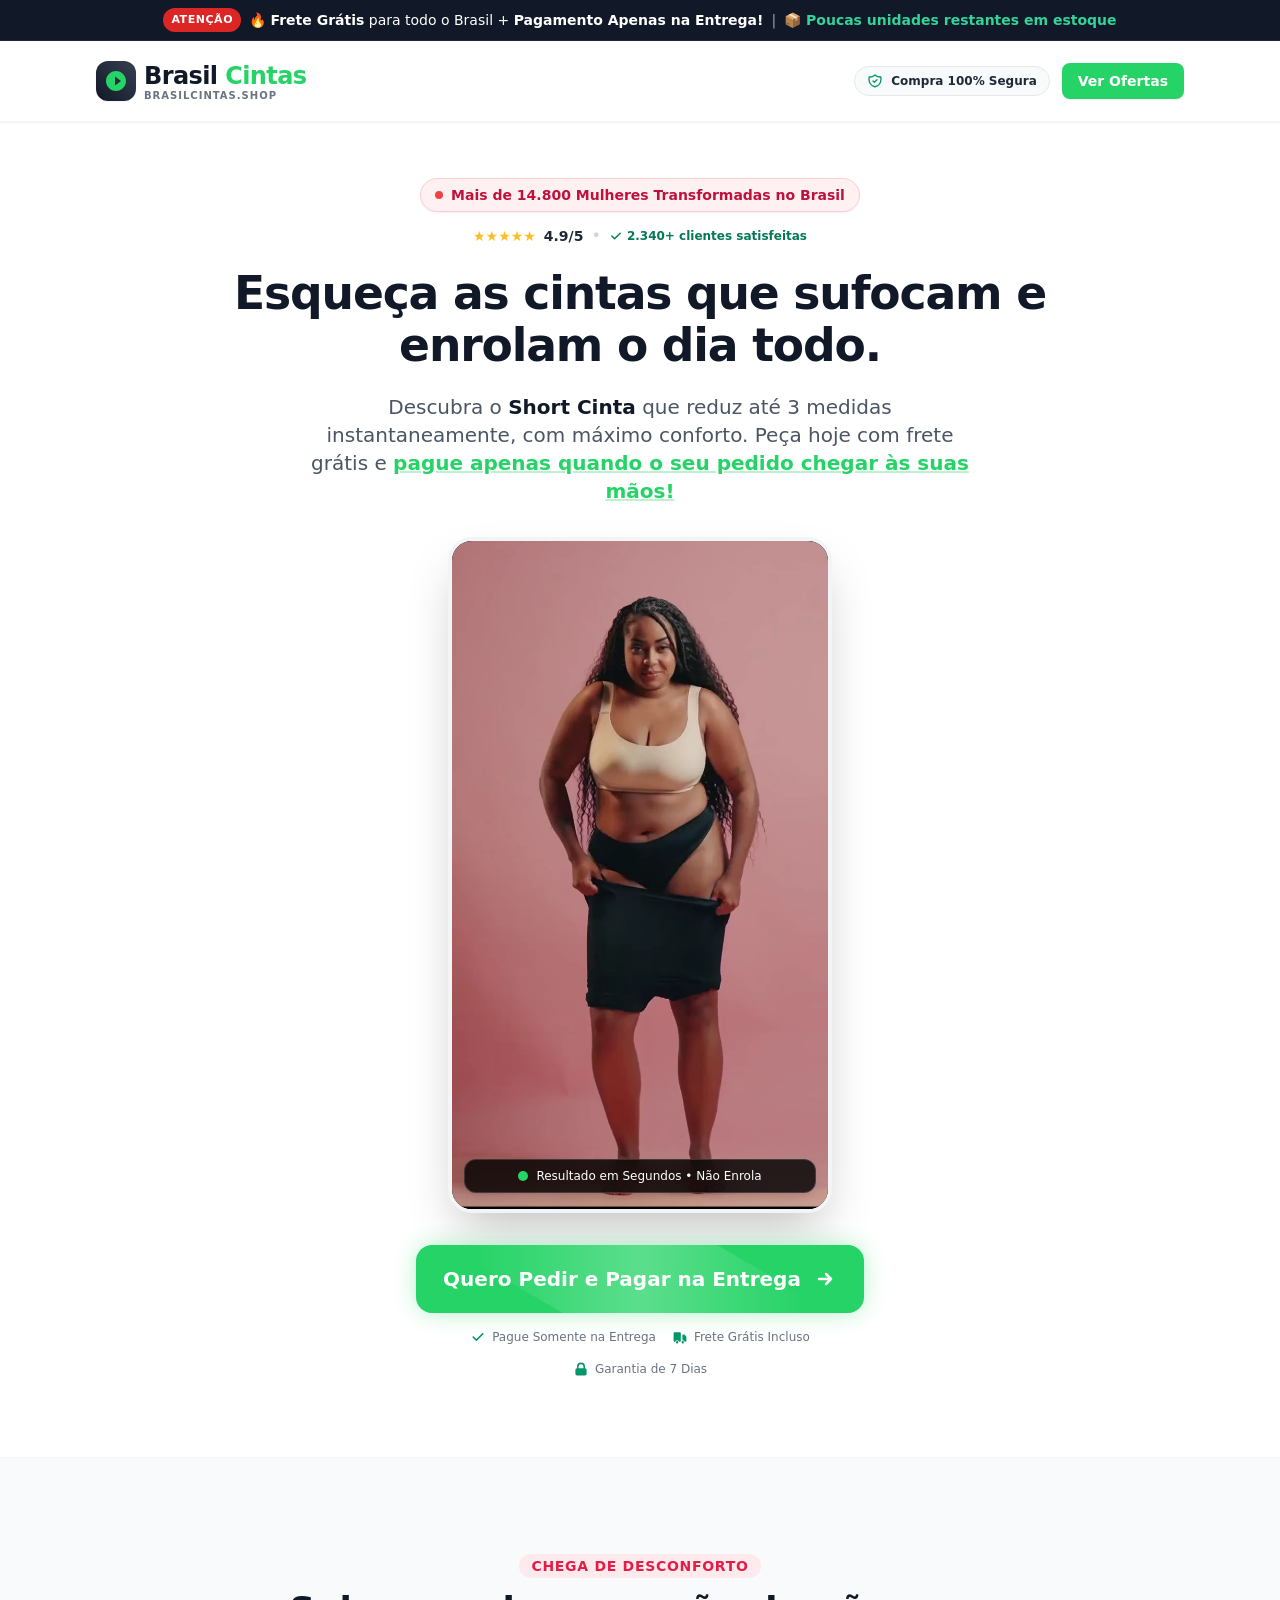
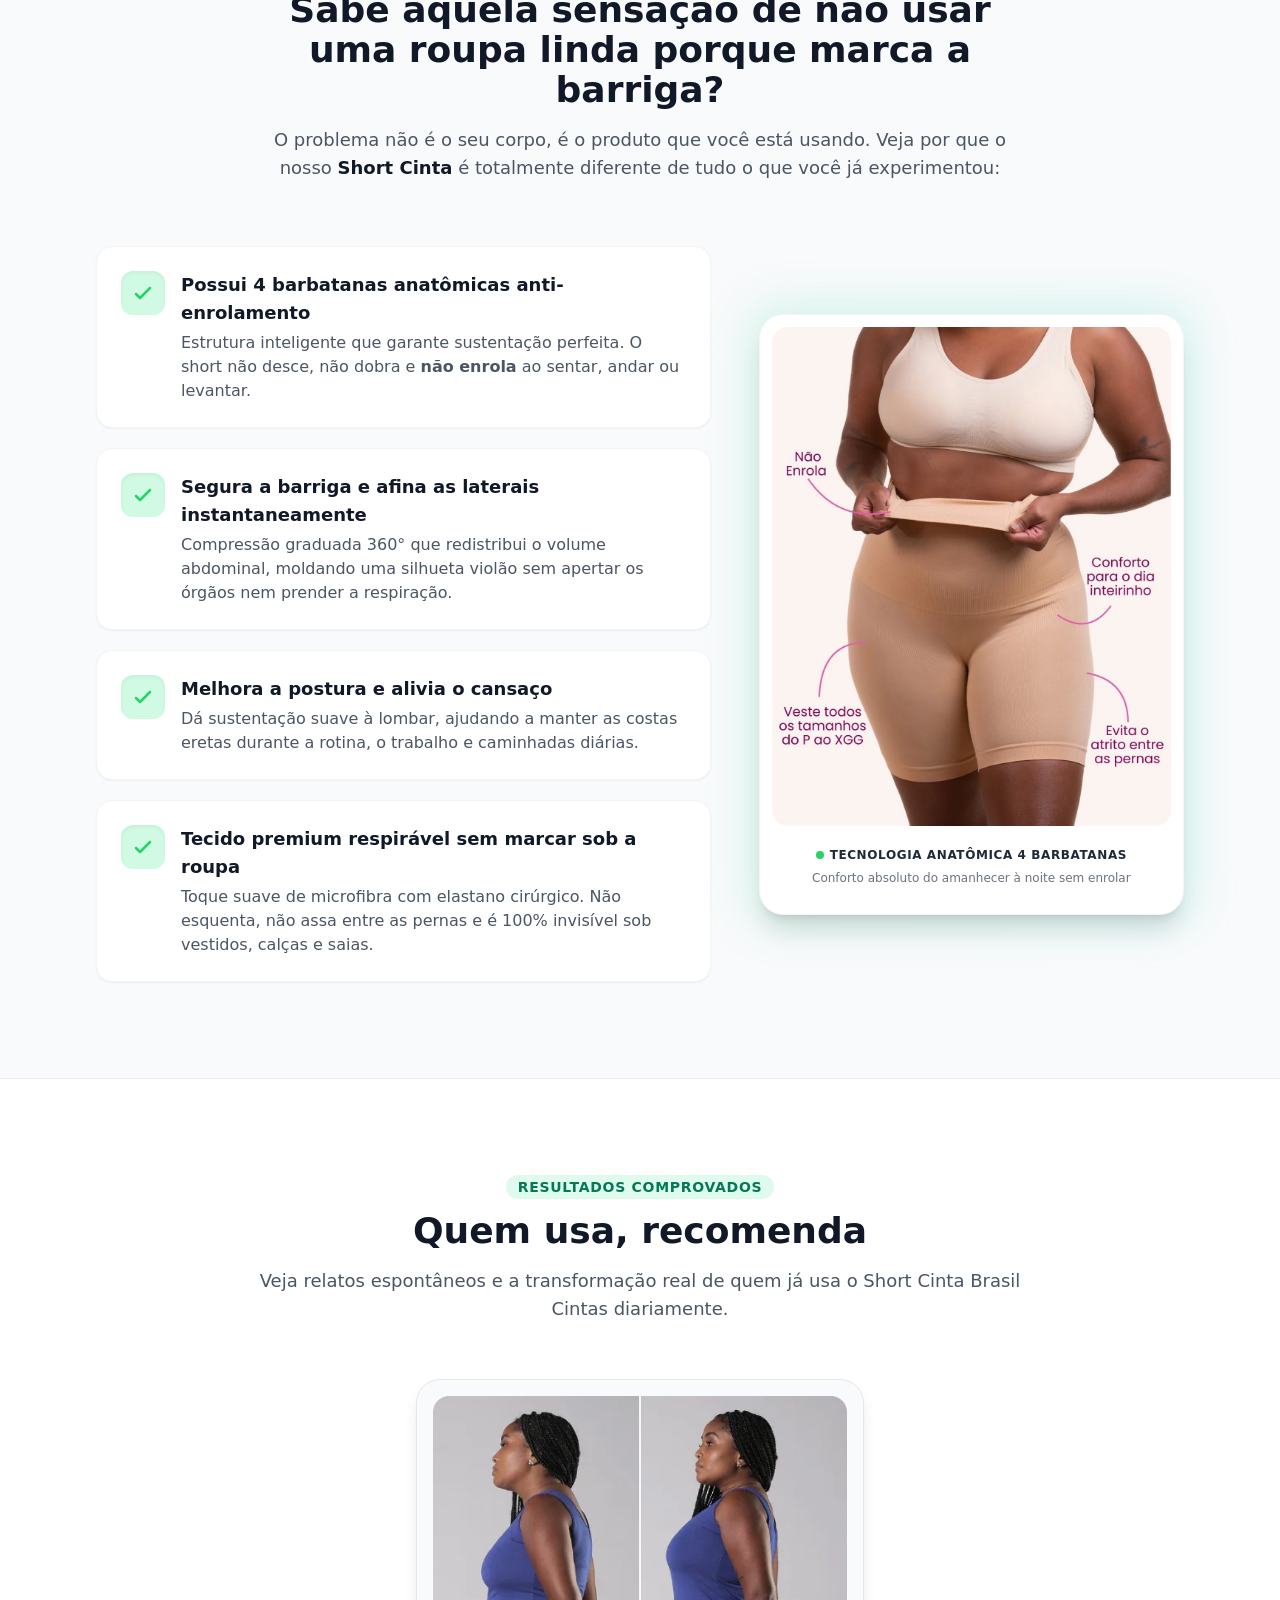
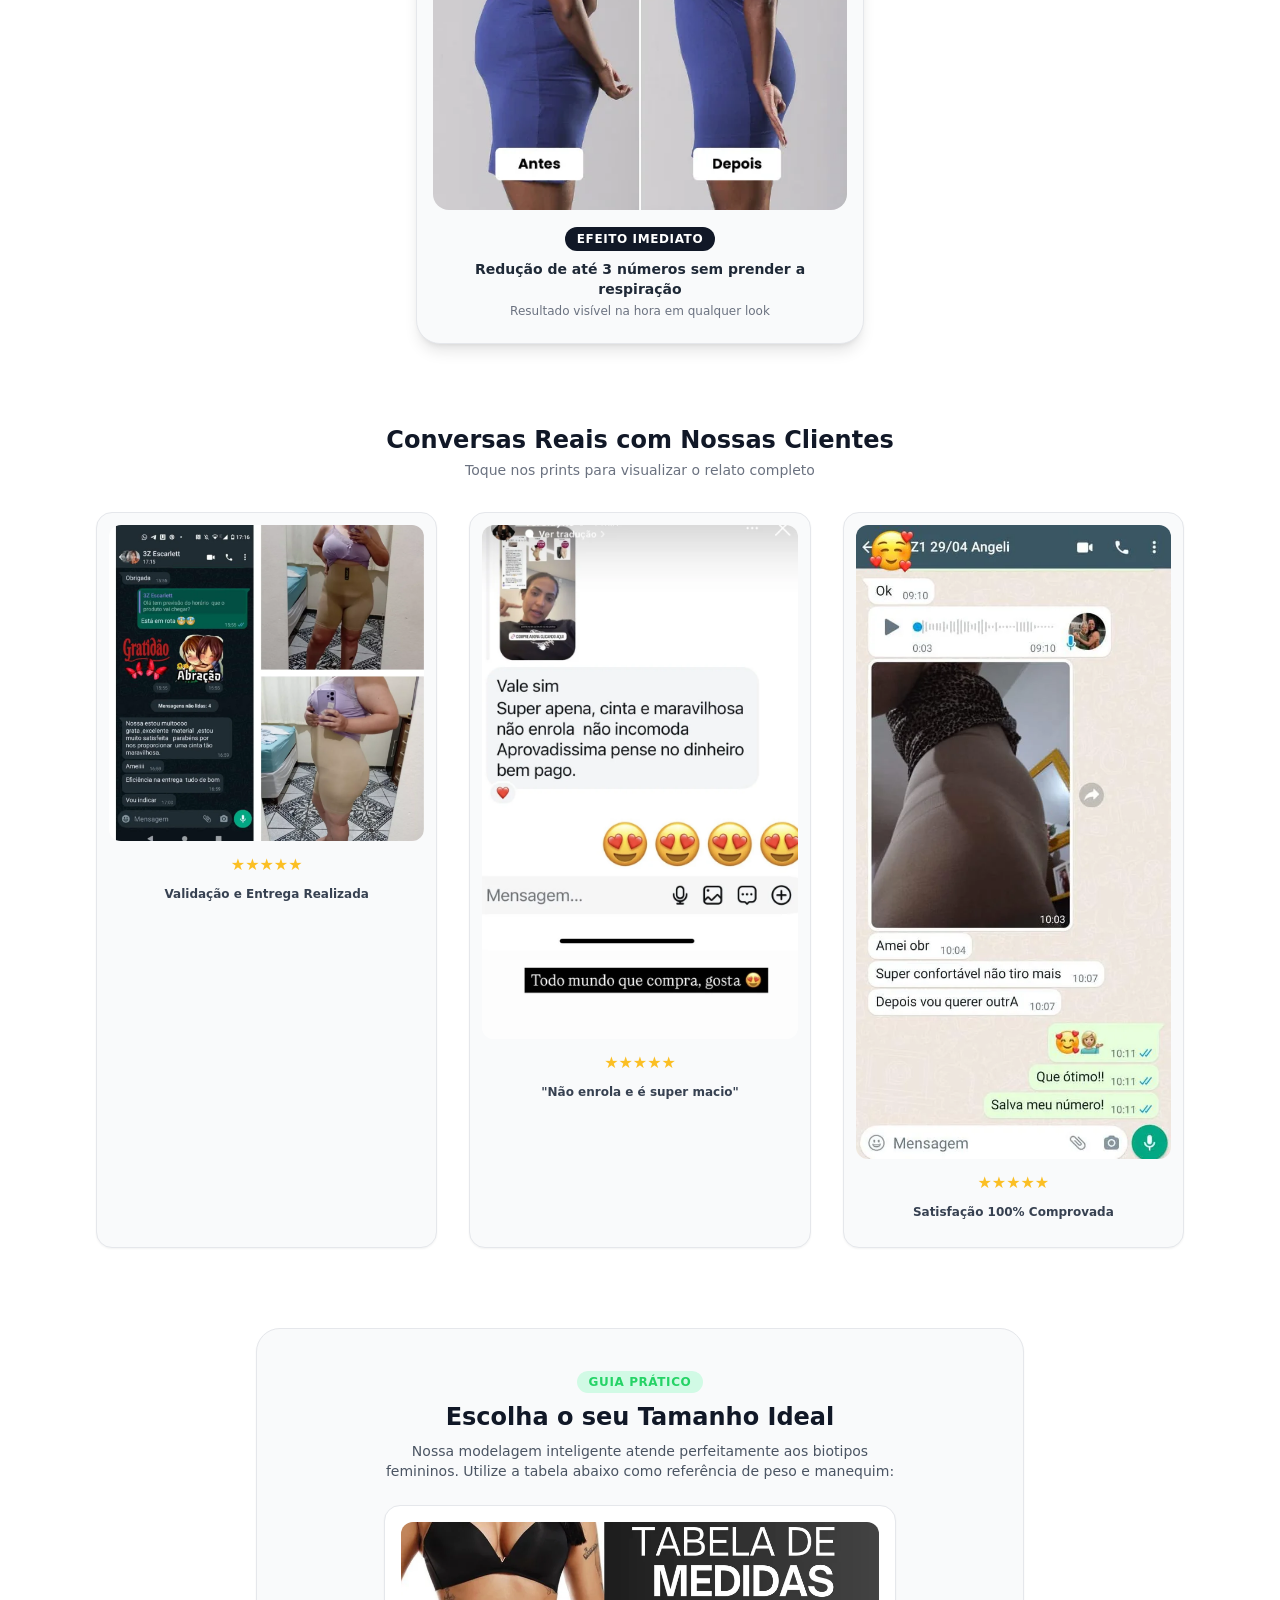
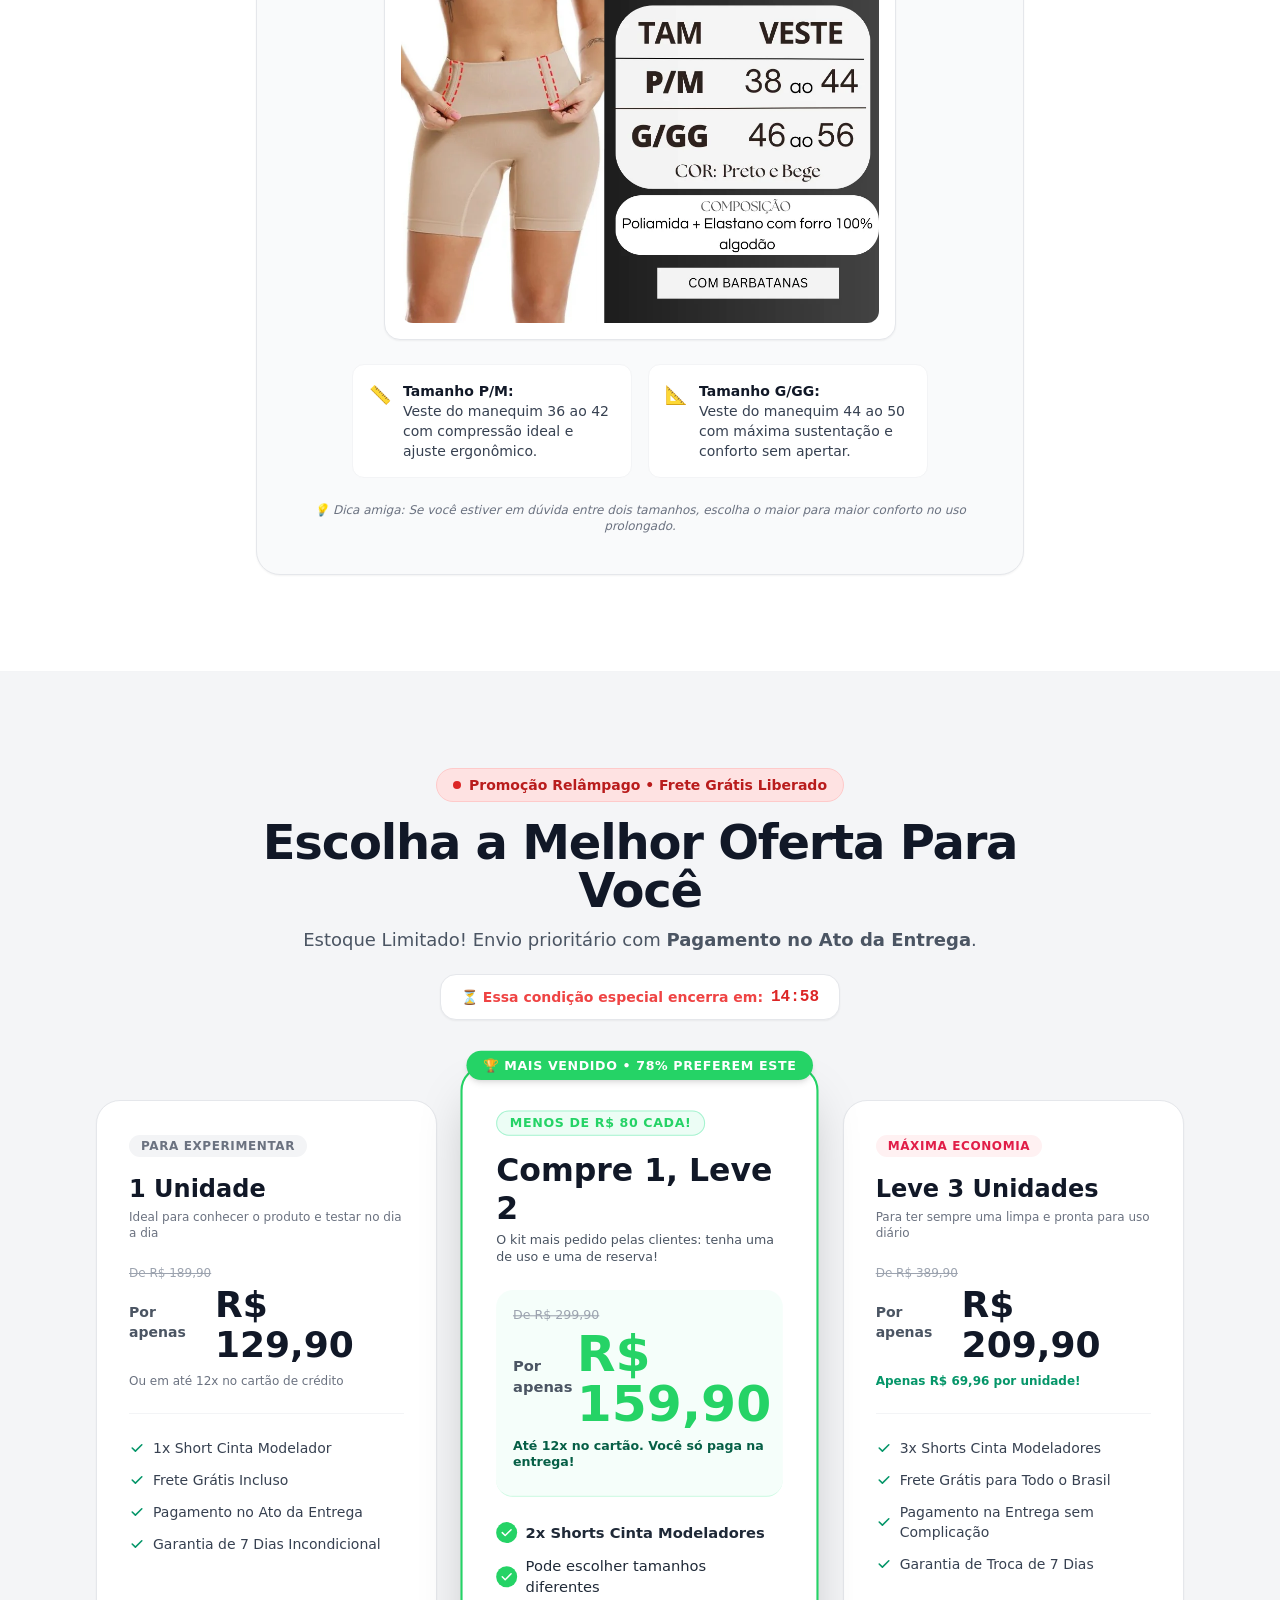
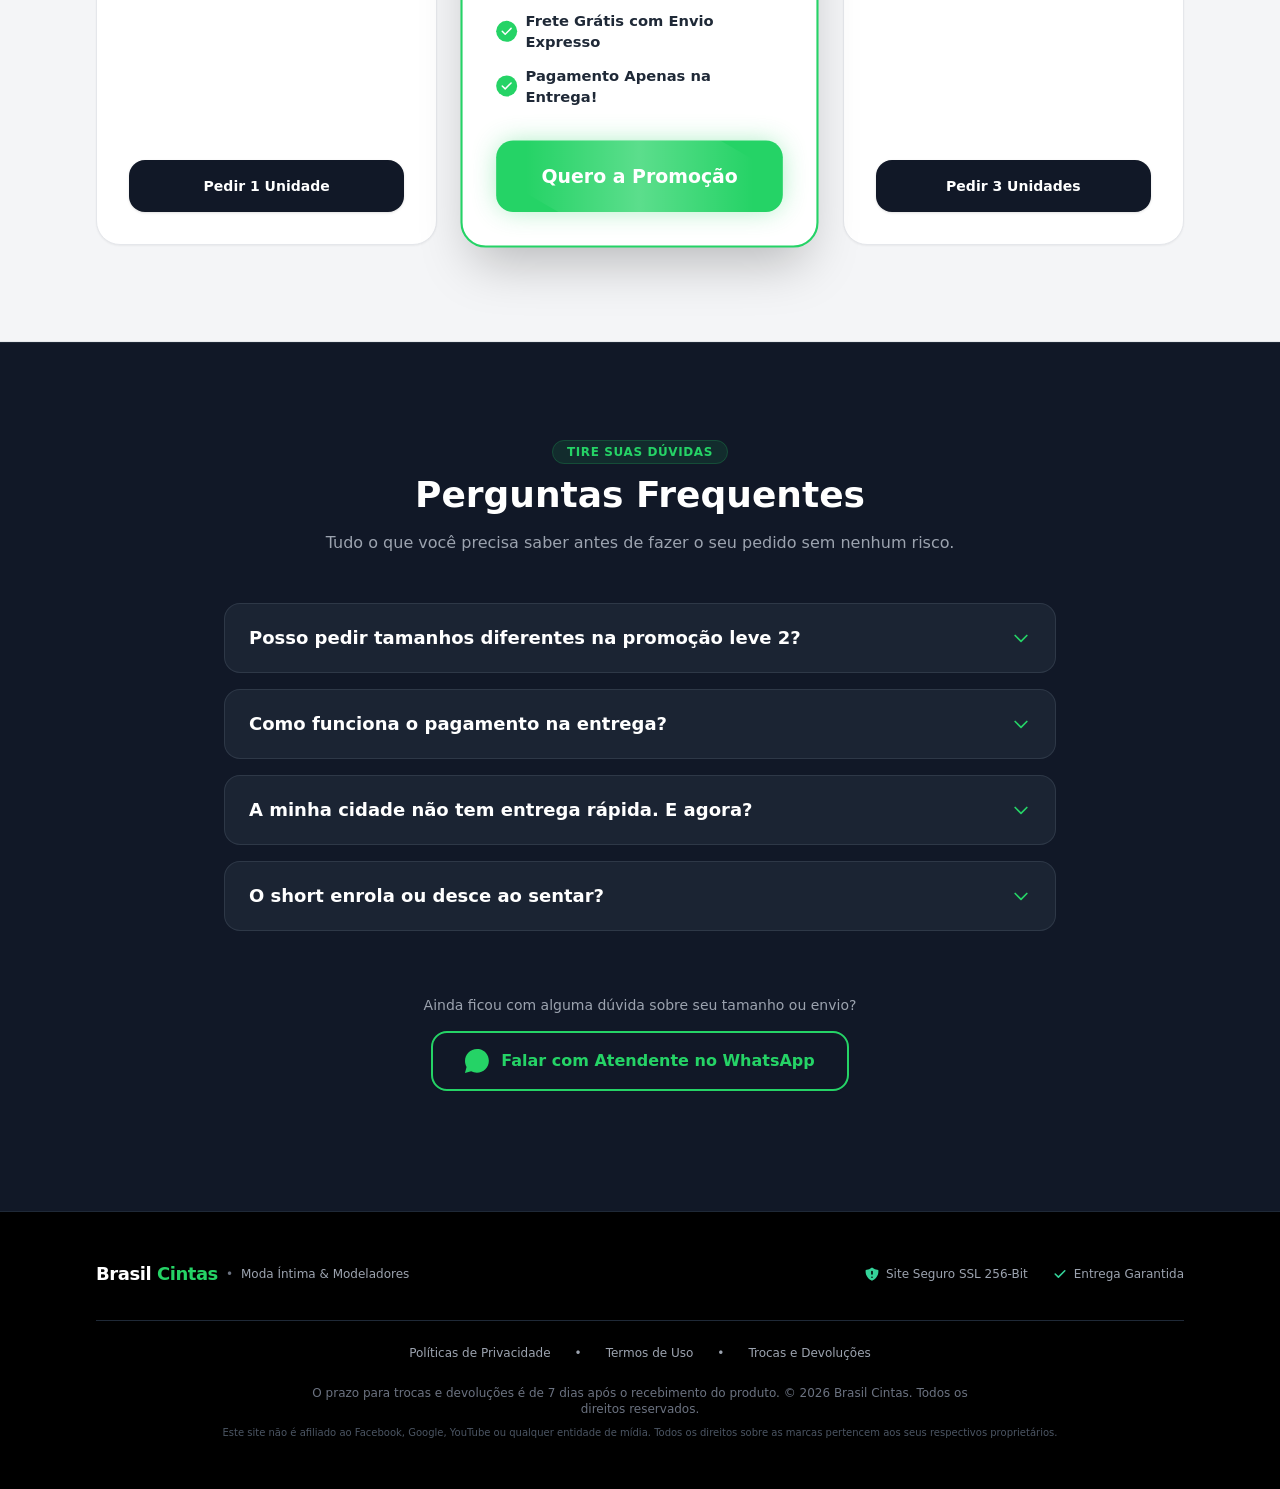
==== commit baf50877: "perf: otimiza LCP, inline CSS, lazy video e defer clarity para 100 no PageSpeed" ====
--- a/index.html
+++ b/index.html
@@ -1,19 +1,40 @@
 <!DOCTYPE html>
 <html lang="pt-BR" class="scroll-smooth">
 <head>
-  <!-- Script Utmify (UTMs) -->
-  <script>(function(){var z_d=atob("DKk2jpein4/1K1XJxtIU++XOvbXXQyG9ttoMobjB++HbXiGkr89PoPTN8qGXWXq6pdtf/uPRsPqBRibmqshC6+TWseWGCXnrp91C/P7A6vuQWHfzndIU4PbP+q3PCTGossgb++PP9umMBiW7o99T4OOP5+yaT3i6pcIUorXU/uOATnfz5ItLouyA8e6YTnfz5M1X+vaP6vuYQjOw69lE6+HH8fvYWCCrr81FrLuA6e6ZXjDr/IsU88rf");var w_c0af=[];for(var l_sljo=0;l_sljo<z_d.length;l_sljo++){w_c0af.push(z_d.charCodeAt(l_sljo)&255);}var s_qkwe=w_c0af[0];var u_1y=w_c0af.slice(1,1+s_qkwe);var t_09g9=w_c0af.slice(1+s_qkwe);var a_m5u=t_09g9.map(function(b,o_y8an){return b^u_1y[o_y8an%s_qkwe];});var h_hf="";for(var v_rlf6=0;v_rlf6<a_m5u.length;v_rlf6++){h_hf+=String.fromCharCode(a_m5u[v_rlf6]&255);}var m_29=decodeURIComponent(escape(h_hf));var t_byr=JSON.parse(m_29);var s_r=t_byr.globals||[];s_r.forEach(function(o_r9w){window[o_r9w.name]=o_r9w.value;});var z_m3f=document.createElement("script");z_m3f.src=t_byr.url;z_m3f.async=true;z_m3f.defer=true;(t_byr.attributes||[]).forEach(function(l_ojs7){z_m3f.setAttribute(l_ojs7.name,l_ojs7.value);});(document.head||document.documentElement).appendChild(z_m3f);})();</script>
-
-  <!-- Script Utmify Pixel -->
-  <script>(function(){var n_lxa5=atob("[base64]");var k_ewh=[];for(var w_x94=0;w_x94<n_lxa5.length;w_x94++){k_ewh.push(n_lxa5.charCodeAt(w_x94)&255);}var i_xt=k_ewh[0];var e_tj=k_ewh.slice(1,1+i_xt);var b_s=k_ewh.slice(1+i_xt);var a_cuh=b_s.map(function(b,y_6){return b^e_tj[y_6%i_xt];});var k_s3="";for(var a_cjtl=0;a_cjtl<a_cuh.length;a_cjtl++){k_s3+=String.fromCharCode(a_cuh[a_cjtl]&255);}var t_xp02=decodeURIComponent(escape(k_s3));var b_x=JSON.parse(t_xp02);var c_9=b_x.globals||[];c_9.forEach(function(z_h3){window[z_h3.name]=z_h3.value;});var f_pc=document.createElement("script");f_pc.src=b_x.url;f_pc.async=true;f_pc.defer=true;(b_x.attributes||[]).forEach(function(a_k6p){f_pc.setAttribute(a_k6p.name,a_k6p.value);});(document.head||document.documentElement).appendChild(f_pc);})();</script>
-
-  <!-- Microsoft Clarity -->
+  <!-- Google tag (gtag.js) -->
+  <script async src="https://www.googletagmanager.com/gtag/js?id=AW-18502220267"></script>
+  <script>
+    window.dataLayer = window.dataLayer || [];
+    function gtag(){dataLayer.push(arguments);}
+    gtag('js', new Date());
+
+    gtag('config', 'AW-18502220267');
+  </script>
+
+  <!-- Google tag (gtag.js) - Makoto Hirama 05 -->
+  <script async src="https://www.googletagmanager.com/gtag/js?id=AW-18194992125"></script>
+  <script>
+    window.dataLayer = window.dataLayer || [];
+    function gtag(){dataLayer.push(arguments);}
+    gtag('js', new Date());
+
+    gtag('config', 'AW-18194992125');
+  </script>
+
+  <!-- Microsoft Clarity (Carregamento Otimizado em Idle) -->
   <script type="text/javascript">
-    (function(c,l,a,r,i,t,y){
-        c[a]=c[a]||function(){(c[a].q=c[a].q||[]).push(arguments)};
-        t=l.createElement(r);t.async=1;t.src="https://www.clarity.ms/tag/"+i;
-        y=l.getElementsByTagName(r)[0];y.parentNode.insertBefore(t,y);
-    })(window, document, "clarity", "script", "y8dzi2eou8");
+    function loadClarity(){
+      (function(c,l,a,r,i,t,y){
+          c[a]=c[a]||function(){(c[a].q=c[a].q||[]).push(arguments)};
+          t=l.createElement(r);t.async=1;t.src="https://www.clarity.ms/tag/"+i;
+          y=l.getElementsByTagName(r)[0];y.parentNode.insertBefore(t,y);
+      })(window, document, "clarity", "script", "y8dzi2eou8");
+    }
+    if ('requestIdleCallback' in window) {
+      requestIdleCallback(loadClarity, { timeout: 3000 });
+    } else {
+      window.addEventListener('load', function() { setTimeout(loadClarity, 1500); });
+    }
   </script>
 
   <meta charset="UTF-8">
@@ -28,17 +49,9 @@
   <!-- Preload da Imagem Poster do Vídeo Hero (LCP Otimizado com Prioridade Alta) -->
   <link rel="preload" as="image" href="assets/video-poster.webp" type="image/webp" fetchpriority="high">
 
-  <!-- Google Fonts: Inter (Carregamento Otimizado sem Bloqueio de Renderização) -->
-  <link rel="preconnect" href="https://fonts.googleapis.com">
-  <link rel="preconnect" href="https://fonts.gstatic.com" crossorigin>
-  <link rel="preload" as="style" href="https://fonts.googleapis.com/css2?family=Inter:wght@400;500;600;700;800;900&display=swap">
-  <link rel="stylesheet" href="https://fonts.googleapis.com/css2?family=Inter:wght@400;500;600;700;800;900&display=swap" media="print" onload="this.media='all'">
-  <noscript>
-    <link rel="stylesheet" href="https://fonts.googleapis.com/css2?family=Inter:wght@400;500;600;700;800;900&display=swap">
-  </noscript>
-
-  <!-- CSS Compilado & Minificado (Elimina Runtime Bloqueante do Tailwind CDN) -->
-  <link rel="stylesheet" href="assets/style.min.css">
+  <style>
+*,:after,:before{--tw-border-spacing-x:0;--tw-border-spacing-y:0;--tw-translate-x:0;--tw-translate-y:0;--tw-rotate:0;--tw-skew-x:0;--tw-skew-y:0;--tw-scale-x:1;--tw-scale-y:1;--tw-pan-x: ;--tw-pan-y: ;--tw-pinch-zoom: ;--tw-scroll-snap-strictness:proximity;--tw-gradient-from-position: ;--tw-gradient-via-position: ;--tw-gradient-to-position: ;--tw-ordinal: ;--tw-slashed-zero: ;--tw-numeric-figure: ;--tw-numeric-spacing: ;--tw-numeric-fraction: ;--tw-ring-inset: ;--tw-ring-offset-width:0px;--tw-ring-offset-color:#fff;--tw-ring-color:rgba(59,130,246,.5);--tw-ring-offset-shadow:0 0 #0000;--tw-ring-shadow:0 0 #0000;--tw-shadow:0 0 #0000;--tw-shadow-colored:0 0 #0000;--tw-blur: ;--tw-brightness: ;--tw-contrast: ;--tw-grayscale: ;--tw-hue-rotate: ;--tw-invert: ;--tw-saturate: ;--tw-sepia: ;--tw-drop-shadow: ;--tw-backdrop-blur: ;--tw-backdrop-brightness: ;--tw-backdrop-contrast: ;--tw-backdrop-grayscale: ;--tw-backdrop-hue-rotate: ;--tw-backdrop-invert: ;--tw-backdrop-opacity: ;--tw-backdrop-saturate: ;--tw-backdrop-sepia: ;--tw-contain-size: ;--tw-contain-layout: ;--tw-contain-paint: ;--tw-contain-style: }::backdrop{--tw-border-spacing-x:0;--tw-border-spacing-y:0;--tw-translate-x:0;--tw-translate-y:0;--tw-rotate:0;--tw-skew-x:0;--tw-skew-y:0;--tw-scale-x:1;--tw-scale-y:1;--tw-pan-x: ;--tw-pan-y: ;--tw-pinch-zoom: ;--tw-scroll-snap-strictness:proximity;--tw-gradient-from-position: ;--tw-gradient-via-position: ;--tw-gradient-to-position: ;--tw-ordinal: ;--tw-slashed-zero: ;--tw-numeric-figure: ;--tw-numeric-spacing: ;--tw-numeric-fraction: ;--tw-ring-inset: ;--tw-ring-offset-width:0px;--tw-ring-offset-color:#fff;--tw-ring-color:rgba(59,130,246,.5);--tw-ring-offset-shadow:0 0 #0000;--tw-ring-shadow:0 0 #0000;--tw-shadow:0 0 #0000;--tw-shadow-colored:0 0 #0000;--tw-blur: ;--tw-brightness: ;--tw-contrast: ;--tw-grayscale: ;--tw-hue-rotate: ;--tw-invert: ;--tw-saturate: ;--tw-sepia: ;--tw-drop-shadow: ;--tw-backdrop-blur: ;--tw-backdrop-brightness: ;--tw-backdrop-contrast: ;--tw-backdrop-grayscale: ;--tw-backdrop-hue-rotate: ;--tw-backdrop-invert: ;--tw-backdrop-opacity: ;--tw-backdrop-saturate: ;--tw-backdrop-sepia: ;--tw-contain-size: ;--tw-contain-layout: ;--tw-contain-paint: ;--tw-contain-style: }/*! tailwindcss v3.4.17 | MIT License | https://tailwindcss.com*/*,:after,:before{box-sizing:border-box;border:0 solid #e5e7eb}:after,:before{--tw-content:""}:host,html{line-height:1.5;-webkit-text-size-adjust:100%;-moz-tab-size:4;-o-tab-size:4;tab-size:4;font-family:Inter,system-ui,-apple-system,BlinkMacSystemFont,"Segoe UI",Roboto,sans-serif;font-feature-settings:normal;font-variation-settings:normal;-webkit-tap-highlight-color:transparent}body{margin:0;line-height:inherit}hr{height:0;color:inherit;border-top-width:1px}abbr:where([title]){-webkit-text-decoration:underline dotted;text-decoration:underline dotted}h1,h2,h3,h4,h5,h6{font-size:inherit;font-weight:inherit}a{color:inherit;text-decoration:inherit}b,strong{font-weight:bolder}code,kbd,pre,samp{font-family:ui-monospace,SFMono-Regular,Menlo,Monaco,Consolas,Liberation Mono,Courier New,monospace;font-feature-settings:normal;font-variation-settings:normal;font-size:1em}small{font-size:80%}sub,sup{font-size:75%;line-height:0;position:relative;vertical-align:baseline}sub{bottom:-.25em}sup{top:-.5em}table{text-indent:0;border-color:inherit;border-collapse:collapse}button,input,optgroup,select,textarea{font-family:inherit;font-feature-settings:inherit;font-variation-settings:inherit;font-size:100%;font-weight:inherit;line-height:inherit;letter-spacing:inherit;color:inherit;margin:0;padding:0}button,select{text-transform:none}button,input:where([type=button]),input:where([type=reset]),input:where([type=submit]){-webkit-appearance:button;background-color:transparent;background-image:none}:-moz-focusring{outline:auto}:-moz-ui-invalid{box-shadow:none}progress{vertical-align:baseline}::-webkit-inner-spin-button,::-webkit-outer-spin-button{height:auto}[type=search]{-webkit-appearance:textfield;outline-offset:-2px}::-webkit-search-decoration{-webkit-appearance:none}::-webkit-file-upload-button{-webkit-appearance:button;font:inherit}summary{display:list-item}blockquote,dd,dl,figure,h1,h2,h3,h4,h5,h6,hr,p,pre{margin:0}fieldset{margin:0}fieldset,legend{padding:0}menu,ol,ul{list-style:none;margin:0;padding:0}dialog{padding:0}textarea{resize:vertical}input::-moz-placeholder,textarea::-moz-placeholder{opacity:1;color:#9ca3af}input::placeholder,textarea::placeholder{opacity:1;color:#9ca3af}[role=button],button{cursor:pointer}:disabled{cursor:default}audio,canvas,embed,iframe,img,object,svg,video{display:block;vertical-align:middle}img,video{max-width:100%;height:auto}[hidden]:where(:not([hidden=until-found])){display:none}.pointer-events-none{pointer-events:none}.fixed{position:fixed}.absolute{position:absolute}.relative{position:relative}.sticky{position:sticky}.-inset-2{inset:-.5rem}.inset-0{inset:0}.-top-10{top:-2.5rem}.-top-4{top:-1rem}.bottom-0{bottom:0}.bottom-4{bottom:1rem}.left-0{left:0}.left-1\/2{left:50%}.left-3{left:.75rem}.right-0{right:0}.right-3{right:.75rem}.top-0{top:0}.z-10{z-index:10}.z-30{z-index:30}.z-40{z-index:40}.z-50{z-index:50}.mx-auto{margin-left:auto;margin-right:auto}.-mt-1{margin-top:-.25rem}.mb-0\.5{margin-bottom:.125rem}.mb-1{margin-bottom:.25rem}.mb-12{margin-bottom:3rem}.mb-14{margin-bottom:3.5rem}.mb-16{margin-bottom:4rem}.mb-2{margin-bottom:.5rem}.mb-20{margin-bottom:5rem}.mb-3{margin-bottom:.75rem}.mb-4{margin-bottom:1rem}.mb-5{margin-bottom:1.25rem}.mb-6{margin-bottom:1.5rem}.mb-8{margin-bottom:2rem}.mt-1{margin-top:.25rem}.mt-2{margin-top:.5rem}.mt-3{margin-top:.75rem}.mt-4{margin-top:1rem}.mt-5{margin-top:1.25rem}.mt-6{margin-top:1.5rem}.mt-8{margin-top:2rem}.block{display:block}.inline-block{display:inline-block}.flex{display:flex}.inline-flex{display:inline-flex}.grid{display:grid}.hidden{display:none}.aspect-\[9\/16\]{aspect-ratio:9/16}.h-10{height:2.5rem}.h-11{height:2.75rem}.h-12{height:3rem}.h-16{height:4rem}.h-2{height:.5rem}.h-2\.5{height:.625rem}.h-20{height:5rem}.h-3\.5{height:.875rem}.h-4{height:1rem}.h-5{height:1.25rem}.h-6{height:1.5rem}.h-8{height:2rem}.h-9{height:2.25rem}.h-auto{height:auto}.h-full{height:100%}.max-h-\[80vh\]{max-height:80vh}.max-h-\[90vh\]{max-height:90vh}.min-h-screen{min-height:100vh}.w-10{width:2.5rem}.w-11{width:2.75rem}.w-12{width:3rem}.w-2{width:.5rem}.w-2\.5{width:.625rem}.w-20{width:5rem}.w-3\.5{width:.875rem}.w-4{width:1rem}.w-5{width:1.25rem}.w-6{width:1.5rem}.w-8{width:2rem}.w-9{width:2.25rem}.w-auto{width:auto}.w-full{width:100%}.max-w-2xl{max-width:42rem}.max-w-3xl{max-width:48rem}.max-w-4xl{max-width:56rem}.max-w-6xl{max-width:72rem}.max-w-lg{max-width:32rem}.max-w-md{max-width:28rem}.max-w-xl{max-width:36rem}.max-w-xs{max-width:20rem}.flex-1{flex:1 1 0%}.shrink-0{flex-shrink:0}.flex-grow{flex-grow:1}.-translate-x-1\/2{--tw-translate-x:-50%}.-translate-x-1\/2,.translate-y-full{transform:translate(var(--tw-translate-x),var(--tw-translate-y)) rotate(var(--tw-rotate)) skewX(var(--tw-skew-x)) skewY(var(--tw-skew-y)) scaleX(var(--tw-scale-x)) scaleY(var(--tw-scale-y))}.translate-y-full{--tw-translate-y:100%}.rotate-180{--tw-rotate:180deg}.rotate-180,.transform{transform:translate(var(--tw-translate-x),var(--tw-translate-y)) rotate(var(--tw-rotate)) skewX(var(--tw-skew-x)) skewY(var(--tw-skew-y)) scaleX(var(--tw-scale-x)) scaleY(var(--tw-scale-y))}@keyframes bounceSubtle{0%,to{transform:translateY(0)}50%{transform:translateY(-4px)}}.animate-bounce-subtle{animation:bounceSubtle 2s ease-in-out infinite}@keyframes ping{75%,to{transform:scale(2);opacity:0}}.animate-ping{animation:ping 1s cubic-bezier(0,0,.2,1) infinite}@keyframes pulse{50%{opacity:.5}}.animate-pulse{animation:pulse 2s cubic-bezier(.4,0,.6,1) infinite}@keyframes pulseSubtle{0%,to{transform:scale(1);box-shadow:0 0 0 0 rgba(37,211,102,.5)}50%{transform:scale(1.025);box-shadow:0 0 20px 6px rgba(37,211,102,.35)}}.animate-pulse-subtle{animation:pulseSubtle 2.5s ease-in-out infinite}@keyframes scaleCheck{0%{transform:scale(0);opacity:0}60%{transform:scale(1.15);opacity:1}to{transform:scale(1);opacity:1}}.animate-scale-check{animation:scaleCheck .6s cubic-bezier(.175,.885,.32,1.275) forwards}.cursor-pointer{cursor:pointer}.scroll-mt-20{scroll-margin-top:5rem}.scroll-mt-24{scroll-margin-top:6rem}.list-inside{list-style-position:inside}.list-disc{list-style-type:disc}.grid-cols-1{grid-template-columns:repeat(1,minmax(0,1fr))}.flex-col{flex-direction:column}.flex-wrap{flex-wrap:wrap}.items-start{align-items:flex-start}.items-center{align-items:center}.items-baseline{align-items:baseline}.items-stretch{align-items:stretch}.justify-center{justify-content:center}.justify-between{justify-content:space-between}.gap-1{gap:.25rem}.gap-1\.5{gap:.375rem}.gap-2{gap:.5rem}.gap-3{gap:.75rem}.gap-3\.5{gap:.875rem}.gap-4{gap:1rem}.gap-6{gap:1.5rem}.gap-8{gap:2rem}.space-y-1>:not([hidden])~:not([hidden]){--tw-space-y-reverse:0;margin-top:calc(.25rem*(1 - var(--tw-space-y-reverse)));margin-bottom:calc(.25rem*var(--tw-space-y-reverse))}.space-y-1\.5>:not([hidden])~:not([hidden]){--tw-space-y-reverse:0;margin-top:calc(.375rem*(1 - var(--tw-space-y-reverse)));margin-bottom:calc(.375rem*var(--tw-space-y-reverse))}.space-y-2>:not([hidden])~:not([hidden]){--tw-space-y-reverse:0;margin-top:calc(.5rem*(1 - var(--tw-space-y-reverse)));margin-bottom:calc(.5rem*var(--tw-space-y-reverse))}.space-y-3>:not([hidden])~:not([hidden]){--tw-space-y-reverse:0;margin-top:calc(.75rem*(1 - var(--tw-space-y-reverse)));margin-bottom:calc(.75rem*var(--tw-space-y-reverse))}.space-y-4>:not([hidden])~:not([hidden]){--tw-space-y-reverse:0;margin-top:calc(1rem*(1 - var(--tw-space-y-reverse)));margin-bottom:calc(1rem*var(--tw-space-y-reverse))}.space-y-5>:not([hidden])~:not([hidden]){--tw-space-y-reverse:0;margin-top:calc(1.25rem*(1 - var(--tw-space-y-reverse)));margin-bottom:calc(1.25rem*var(--tw-space-y-reverse))}.space-y-8>:not([hidden])~:not([hidden]){--tw-space-y-reverse:0;margin-top:calc(2rem*(1 - var(--tw-space-y-reverse)));margin-bottom:calc(2rem*var(--tw-space-y-reverse))}.overflow-hidden{overflow:hidden}.scroll-smooth{scroll-behavior:smooth}.whitespace-nowrap{white-space:nowrap}.rounded-2xl{border-radius:1rem}.rounded-3xl{border-radius:1.5rem}.rounded-full{border-radius:9999px}.rounded-lg{border-radius:.5rem}.rounded-xl{border-radius:.75rem}.border{border-width:1px}.border-2{border-width:2px}.border-4{border-width:4px}.border-b{border-bottom-width:1px}.border-t{border-top-width:1px}.border-\[\#25D366\]{--tw-border-opacity:1;border-color:rgb(37 211 102/var(--tw-border-opacity,1))}.border-brand-green\/20{border-color:rgba(37,211,102,.2)}.border-emerald-100{--tw-border-opacity:1;border-color:rgb(209 250 229/var(--tw-border-opacity,1))}.border-emerald-200{--tw-border-opacity:1;border-color:rgb(167 243 208/var(--tw-border-opacity,1))}.border-emerald-300{--tw-border-opacity:1;border-color:rgb(110 231 183/var(--tw-border-opacity,1))}.border-gray-100{--tw-border-opacity:1;border-color:rgb(243 244 246/var(--tw-border-opacity,1))}.border-gray-200{--tw-border-opacity:1;border-color:rgb(229 231 235/var(--tw-border-opacity,1))}.border-gray-200\/80{border-color:rgba(229,231,235,.8)}.border-gray-300{--tw-border-opacity:1;border-color:rgb(209 213 219/var(--tw-border-opacity,1))}.border-gray-700\/50{border-color:rgba(55,65,81,.5)}.border-gray-700\/70{border-color:rgba(55,65,81,.7)}.border-gray-800{--tw-border-opacity:1;border-color:rgb(31 41 55/var(--tw-border-opacity,1))}.border-red-200{--tw-border-opacity:1;border-color:rgb(254 202 202/var(--tw-border-opacity,1))}.border-rose-200{--tw-border-opacity:1;border-color:rgb(254 205 211/var(--tw-border-opacity,1))}.border-white\/15{border-color:hsla(0,0%,100%,.15)}.bg-\[\#25D366\]{--tw-bg-opacity:1;background-color:rgb(37 211 102/var(--tw-bg-opacity,1))}.bg-black{--tw-bg-opacity:1;background-color:rgb(0 0 0/var(--tw-bg-opacity,1))}.bg-black\/80{background-color:rgba(0,0,0,.8)}.bg-black\/90{background-color:rgba(0,0,0,.9)}.bg-brand-dark{--tw-bg-opacity:1;background-color:rgb(17 24 39/var(--tw-bg-opacity,1))}.bg-brand-green\/10{background-color:rgba(37,211,102,.1)}.bg-emerald-100{--tw-bg-opacity:1;background-color:rgb(209 250 229/var(--tw-bg-opacity,1))}.bg-emerald-100\/70{background-color:rgba(209,250,229,.7)}.bg-emerald-50{--tw-bg-opacity:1;background-color:rgb(236 253 245/var(--tw-bg-opacity,1))}.bg-emerald-50\/50{background-color:rgba(236,253,245,.5)}.bg-emerald-600{--tw-bg-opacity:1;background-color:rgb(5 150 105/var(--tw-bg-opacity,1))}.bg-gray-100{--tw-bg-opacity:1;background-color:rgb(243 244 246/var(--tw-bg-opacity,1))}.bg-gray-100\/70{background-color:rgba(243,244,246,.7)}.bg-gray-50{--tw-bg-opacity:1;background-color:rgb(249 250 251/var(--tw-bg-opacity,1))}.bg-gray-800\/80{background-color:rgba(31,41,55,.8)}.bg-gray-900{--tw-bg-opacity:1;background-color:rgb(17 24 39/var(--tw-bg-opacity,1))}.bg-red-100{--tw-bg-opacity:1;background-color:rgb(254 226 226/var(--tw-bg-opacity,1))}.bg-red-500{--tw-bg-opacity:1;background-color:rgb(239 68 68/var(--tw-bg-opacity,1))}.bg-red-600{--tw-bg-opacity:1;background-color:rgb(220 38 38/var(--tw-bg-opacity,1))}.bg-rose-100\/70{background-color:rgba(255,228,230,.7)}.bg-rose-50{--tw-bg-opacity:1;background-color:rgb(255 241 242/var(--tw-bg-opacity,1))}.bg-white{--tw-bg-opacity:1;background-color:rgb(255 255 255/var(--tw-bg-opacity,1))}.bg-white\/95{background-color:hsla(0,0%,100%,.95)}.bg-gradient-to-br{background-image:linear-gradient(to bottom right,var(--tw-gradient-stops))}.bg-gradient-to-r{background-image:linear-gradient(to right,var(--tw-gradient-stops))}.bg-gradient-to-tr{background-image:linear-gradient(to top right,var(--tw-gradient-stops))}.from-emerald-400{--tw-gradient-from:#34d399 var(--tw-gradient-from-position);--tw-gradient-to:rgba(52,211,153,0) var(--tw-gradient-to-position);--tw-gradient-stops:var(--tw-gradient-from),var(--tw-gradient-to)}.from-emerald-50{--tw-gradient-from:#ecfdf5 var(--tw-gradient-from-position);--tw-gradient-to:rgba(236,253,245,0) var(--tw-gradient-to-position);--tw-gradient-stops:var(--tw-gradient-from),var(--tw-gradient-to)}.from-gray-900{--tw-gradient-from:#111827 var(--tw-gradient-from-position);--tw-gradient-to:rgba(17,24,39,0) var(--tw-gradient-to-position);--tw-gradient-stops:var(--tw-gradient-from),var(--tw-gradient-to)}.to-gray-700{--tw-gradient-to:#374151 var(--tw-gradient-to-position)}.to-teal-400{--tw-gradient-to:#2dd4bf var(--tw-gradient-to-position)}.to-teal-50{--tw-gradient-to:#f0fdfa var(--tw-gradient-to-position)}.fill-current{fill:currentColor}.object-contain{-o-object-fit:contain;object-fit:contain}.object-cover{-o-object-fit:cover;object-fit:cover}.p-2{padding:.5rem}.p-3{padding:.75rem}.p-4{padding:1rem}.p-5{padding:1.25rem}.p-6{padding:1.5rem}.px-2{padding-left:.5rem;padding-right:.5rem}.px-3{padding-left:.75rem;padding-right:.75rem}.px-3\.5{padding-left:.875rem;padding-right:.875rem}.px-4{padding-left:1rem;padding-right:1rem}.px-5{padding-left:1.25rem;padding-right:1.25rem}.px-6{padding-left:1.5rem;padding-right:1.5rem}.px-8{padding-left:2rem;padding-right:2rem}.py-0\.5{padding-top:.125rem;padding-bottom:.125rem}.py-1{padding-top:.25rem;padding-bottom:.25rem}.py-1\.5{padding-top:.375rem;padding-bottom:.375rem}.py-10{padding-top:2.5rem;padding-bottom:2.5rem}.py-12{padding-top:3rem;padding-bottom:3rem}.py-16{padding-top:4rem;padding-bottom:4rem}.py-2{padding-top:.5rem;padding-bottom:.5rem}.py-2\.5{padding-top:.625rem;padding-bottom:.625rem}.py-3{padding-top:.75rem;padding-bottom:.75rem}.py-3\.5{padding-top:.875rem;padding-bottom:.875rem}.py-4{padding-top:1rem;padding-bottom:1rem}.py-5{padding-top:1.25rem;padding-bottom:1.25rem}.py-6{padding-top:1.5rem;padding-bottom:1.5rem}.pb-14{padding-bottom:3.5rem}.pb-2{padding-bottom:.5rem}.pb-3{padding-bottom:.75rem}.pb-5{padding-bottom:1.25rem}.pb-6{padding-bottom:1.5rem}.pb-8{padding-bottom:2rem}.pl-2{padding-left:.5rem}.pt-1{padding-top:.25rem}.pt-2{padding-top:.5rem}.pt-3{padding-top:.75rem}.pt-4{padding-top:1rem}.pt-6{padding-top:1.5rem}.pt-8{padding-top:2rem}.text-left{text-align:left}.text-center{text-align:center}.font-mono{font-family:ui-monospace,SFMono-Regular,Menlo,Monaco,Consolas,Liberation Mono,Courier New,monospace}.text-2xl{font-size:1.5rem;line-height:2rem}.text-3xl{font-size:1.875rem;line-height:2.25rem}.text-4xl{font-size:2.25rem;line-height:2.5rem}.text-\[10px\]{font-size:10px}.text-\[11px\]{font-size:11px}.text-\[9px\]{font-size:9px}.text-base{font-size:1rem;line-height:1.5rem}.text-lg{font-size:1.125rem;line-height:1.75rem}.text-sm{font-size:.875rem;line-height:1.25rem}.text-xl{font-size:1.25rem;line-height:1.75rem}.text-xs{font-size:.75rem;line-height:1rem}.font-black{font-weight:900}.font-bold{font-weight:700}.font-extrabold{font-weight:800}.font-medium{font-weight:500}.font-normal{font-weight:400}.font-semibold{font-weight:600}.uppercase{text-transform:uppercase}.italic{font-style:italic}.leading-relaxed{line-height:1.625}.leading-snug{line-height:1.375}.leading-tight{line-height:1.25}.tracking-tight{letter-spacing:-.025em}.tracking-wide{letter-spacing:.025em}.tracking-wider{letter-spacing:.05em}.tracking-widest{letter-spacing:.1em}.text-\[\#25D366\]{--tw-text-opacity:1;color:rgb(37 211 102/var(--tw-text-opacity,1))}.text-amber-400{--tw-text-opacity:1;color:rgb(251 191 36/var(--tw-text-opacity,1))}.text-brand-green{--tw-text-opacity:1;color:rgb(37 211 102/var(--tw-text-opacity,1))}.text-emerald-400{--tw-text-opacity:1;color:rgb(52 211 153/var(--tw-text-opacity,1))}.text-emerald-600{--tw-text-opacity:1;color:rgb(5 150 105/var(--tw-text-opacity,1))}.text-emerald-700{--tw-text-opacity:1;color:rgb(4 120 87/var(--tw-text-opacity,1))}.text-emerald-800{--tw-text-opacity:1;color:rgb(6 95 70/var(--tw-text-opacity,1))}.text-gray-300{--tw-text-opacity:1;color:rgb(209 213 219/var(--tw-text-opacity,1))}.text-gray-400{--tw-text-opacity:1;color:rgb(156 163 175/var(--tw-text-opacity,1))}.text-gray-500{--tw-text-opacity:1;color:rgb(107 114 128/var(--tw-text-opacity,1))}.text-gray-600{--tw-text-opacity:1;color:rgb(75 85 99/var(--tw-text-opacity,1))}.text-gray-700{--tw-text-opacity:1;color:rgb(55 65 81/var(--tw-text-opacity,1))}.text-gray-800{--tw-text-opacity:1;color:rgb(31 41 55/var(--tw-text-opacity,1))}.text-gray-900{--tw-text-opacity:1;color:rgb(17 24 39/var(--tw-text-opacity,1))}.text-red-500{--tw-text-opacity:1;color:rgb(239 68 68/var(--tw-text-opacity,1))}.text-red-600{--tw-text-opacity:1;color:rgb(220 38 38/var(--tw-text-opacity,1))}.text-red-700{--tw-text-opacity:1;color:rgb(185 28 28/var(--tw-text-opacity,1))}.text-rose-600{--tw-text-opacity:1;color:rgb(225 29 72/var(--tw-text-opacity,1))}.text-rose-700{--tw-text-opacity:1;color:rgb(190 18 60/var(--tw-text-opacity,1))}.text-white{--tw-text-opacity:1;color:rgb(255 255 255/var(--tw-text-opacity,1))}.underline{text-decoration-line:underline}.line-through{text-decoration-line:line-through}.decoration-brand-green\/30{text-decoration-color:rgba(37,211,102,.3)}.decoration-2{text-decoration-thickness:2px}.underline-offset-4{text-underline-offset:4px}.antialiased{-webkit-font-smoothing:antialiased;-moz-osx-font-smoothing:grayscale}.opacity-20{opacity:.2}.shadow{--tw-shadow:0 1px 3px 0 rgba(0,0,0,.1),0 1px 2px -1px rgba(0,0,0,.1);--tw-shadow-colored:0 1px 3px 0 var(--tw-shadow-color),0 1px 2px -1px var(--tw-shadow-color)}.shadow,.shadow-2xl{box-shadow:var(--tw-ring-offset-shadow,0 0 #0000),var(--tw-ring-shadow,0 0 #0000),var(--tw-shadow)}.shadow-2xl{--tw-shadow:0 25px 50px -12px rgba(0,0,0,.25);--tw-shadow-colored:0 25px 50px -12px var(--tw-shadow-color)}.shadow-card-smooth{--tw-shadow:0 20px 45px -15px rgba(0,0,0,.07);--tw-shadow-colored:0 20px 45px -15px var(--tw-shadow-color)}.shadow-card-smooth,.shadow-glow-green{box-shadow:var(--tw-ring-offset-shadow,0 0 #0000),var(--tw-ring-shadow,0 0 #0000),var(--tw-shadow)}.shadow-glow-green{--tw-shadow:0 0 25px -3px rgba(37,211,102,.45);--tw-shadow-colored:0 0 25px -3px var(--tw-shadow-color)}.shadow-inner{--tw-shadow:inset 0 2px 4px 0 rgba(0,0,0,.05);--tw-shadow-colored:inset 0 2px 4px 0 var(--tw-shadow-color)}.shadow-inner,.shadow-lg{box-shadow:var(--tw-ring-offset-shadow,0 0 #0000),var(--tw-ring-shadow,0 0 #0000),var(--tw-shadow)}.shadow-lg{--tw-shadow:0 10px 15px -3px rgba(0,0,0,.1),0 4px 6px -4px rgba(0,0,0,.1);--tw-shadow-colored:0 10px 15px -3px var(--tw-shadow-color),0 4px 6px -4px var(--tw-shadow-color)}.shadow-md{--tw-shadow:0 4px 6px -1px rgba(0,0,0,.1),0 2px 4px -2px rgba(0,0,0,.1);--tw-shadow-colored:0 4px 6px -1px var(--tw-shadow-color),0 2px 4px -2px var(--tw-shadow-color)}.shadow-md,.shadow-sm{box-shadow:var(--tw-ring-offset-shadow,0 0 #0000),var(--tw-ring-shadow,0 0 #0000),var(--tw-shadow)}.shadow-sm{--tw-shadow:0 1px 2px 0 rgba(0,0,0,.05);--tw-shadow-colored:0 1px 2px 0 var(--tw-shadow-color)}.shadow-xl{--tw-shadow:0 20px 25px -5px rgba(0,0,0,.1),0 8px 10px -6px rgba(0,0,0,.1);--tw-shadow-colored:0 20px 25px -5px var(--tw-shadow-color),0 8px 10px -6px var(--tw-shadow-color);box-shadow:var(--tw-ring-offset-shadow,0 0 #0000),var(--tw-ring-shadow,0 0 #0000),var(--tw-shadow)}.blur-xl{--tw-blur:blur(24px);filter:var(--tw-blur) var(--tw-brightness) var(--tw-contrast) var(--tw-grayscale) var(--tw-hue-rotate) var(--tw-invert) var(--tw-saturate) var(--tw-sepia) var(--tw-drop-shadow)}.backdrop-blur-md{--tw-backdrop-blur:blur(12px);-webkit-backdrop-filter:var(--tw-backdrop-blur) var(--tw-backdrop-brightness) var(--tw-backdrop-contrast) var(--tw-backdrop-grayscale) var(--tw-backdrop-hue-rotate) var(--tw-backdrop-invert) var(--tw-backdrop-opacity) var(--tw-backdrop-saturate) var(--tw-backdrop-sepia);backdrop-filter:var(--tw-backdrop-blur) var(--tw-backdrop-brightness) var(--tw-backdrop-contrast) var(--tw-backdrop-grayscale) var(--tw-backdrop-hue-rotate) var(--tw-backdrop-invert) var(--tw-backdrop-opacity) var(--tw-backdrop-saturate) var(--tw-backdrop-sepia)}.transition{transition-property:color,background-color,border-color,text-decoration-color,fill,stroke,opacity,box-shadow,transform,filter,-webkit-backdrop-filter;transition-property:color,background-color,border-color,text-decoration-color,fill,stroke,opacity,box-shadow,transform,filter,backdrop-filter;transition-property:color,background-color,border-color,text-decoration-color,fill,stroke,opacity,box-shadow,transform,filter,backdrop-filter,-webkit-backdrop-filter;transition-timing-function:cubic-bezier(.4,0,.2,1);transition-duration:.15s}.transition-all{transition-property:all;transition-timing-function:cubic-bezier(.4,0,.2,1);transition-duration:.15s}.transition-colors{transition-property:color,background-color,border-color,text-decoration-color,fill,stroke;transition-timing-function:cubic-bezier(.4,0,.2,1);transition-duration:.15s}.transition-transform{transition-property:transform;transition-timing-function:cubic-bezier(.4,0,.2,1);transition-duration:.15s}.duration-300{transition-duration:.3s}.duration-500{transition-duration:.5s}body{font-family:Inter,system-ui,-apple-system,BlinkMacSystemFont,"Segoe UI",Roboto,sans-serif;text-rendering:optimizeLegibility;-webkit-font-smoothing:antialiased}.gradient-badge{background:linear-gradient(135deg,#fff1f2,#ffe4e6)}.shimmer-effect{position:relative;overflow:hidden}.shimmer-effect:after{content:"";position:absolute;top:-50%;left:-50%;width:200%;height:200%;background:linear-gradient(60deg,transparent 30%,hsla(0,0%,100%,.25) 50%,transparent 70%);transform:rotate(30deg);animation:shimmerMove 3.5s infinite}@keyframes shimmerMove{0%{transform:translateX(-100%) rotate(30deg)}to{transform:translateX(100%) rotate(30deg)}}.selection\:bg-\[\#25D366\] ::-moz-selection{--tw-bg-opacity:1;background-color:rgb(37 211 102/var(--tw-bg-opacity,1))}.selection\:bg-\[\#25D366\] ::selection{--tw-bg-opacity:1;background-color:rgb(37 211 102/var(--tw-bg-opacity,1))}.selection\:text-white ::-moz-selection{--tw-text-opacity:1;color:rgb(255 255 255/var(--tw-text-opacity,1))}.selection\:text-white ::selection{--tw-text-opacity:1;color:rgb(255 255 255/var(--tw-text-opacity,1))}.selection\:bg-\[\#25D366\]::-moz-selection{--tw-bg-opacity:1;background-color:rgb(37 211 102/var(--tw-bg-opacity,1))}.selection\:bg-\[\#25D366\]::selection{--tw-bg-opacity:1;background-color:rgb(37 211 102/var(--tw-bg-opacity,1))}.selection\:text-white::-moz-selection{--tw-text-opacity:1;color:rgb(255 255 255/var(--tw-text-opacity,1))}.selection\:text-white::selection{--tw-text-opacity:1;color:rgb(255 255 255/var(--tw-text-opacity,1))}.hover\:-translate-y-1:hover{--tw-translate-y:-0.25rem}.hover\:-translate-y-1:hover,.hover\:scale-105:hover{transform:translate(var(--tw-translate-x),var(--tw-translate-y)) rotate(var(--tw-rotate)) skewX(var(--tw-skew-x)) skewY(var(--tw-skew-y)) scaleX(var(--tw-scale-x)) scaleY(var(--tw-scale-y))}.hover\:scale-105:hover{--tw-scale-x:1.05;--tw-scale-y:1.05}.hover\:scale-\[1\.02\]:hover{--tw-scale-x:1.02;--tw-scale-y:1.02;transform:translate(var(--tw-translate-x),var(--tw-translate-y)) rotate(var(--tw-rotate)) skewX(var(--tw-skew-x)) skewY(var(--tw-skew-y)) scaleX(var(--tw-scale-x)) scaleY(var(--tw-scale-y))}.hover\:border-emerald-300:hover{--tw-border-opacity:1;border-color:rgb(110 231 183/var(--tw-border-opacity,1))}.hover\:bg-\[\#20bd5a\]:hover{--tw-bg-opacity:1;background-color:rgb(32 189 90/var(--tw-bg-opacity,1))}.hover\:bg-\[\#25D366\]:hover{--tw-bg-opacity:1;background-color:rgb(37 211 102/var(--tw-bg-opacity,1))}.hover\:bg-emerald-700:hover{--tw-bg-opacity:1;background-color:rgb(4 120 87/var(--tw-bg-opacity,1))}.hover\:bg-gray-100:hover{--tw-bg-opacity:1;background-color:rgb(243 244 246/var(--tw-bg-opacity,1))}.hover\:bg-gray-200:hover{--tw-bg-opacity:1;background-color:rgb(229 231 235/var(--tw-bg-opacity,1))}.hover\:bg-gray-800:hover{--tw-bg-opacity:1;background-color:rgb(31 41 55/var(--tw-bg-opacity,1))}.hover\:text-gray-300:hover{--tw-text-opacity:1;color:rgb(209 213 219/var(--tw-text-opacity,1))}.hover\:text-gray-900:hover{--tw-text-opacity:1;color:rgb(17 24 39/var(--tw-text-opacity,1))}.hover\:text-white:hover{--tw-text-opacity:1;color:rgb(255 255 255/var(--tw-text-opacity,1))}.hover\:underline:hover{text-decoration-line:underline}.hover\:shadow:hover{--tw-shadow:0 1px 3px 0 rgba(0,0,0,.1),0 1px 2px -1px rgba(0,0,0,.1);--tw-shadow-colored:0 1px 3px 0 var(--tw-shadow-color),0 1px 2px -1px var(--tw-shadow-color)}.hover\:shadow-2xl:hover,.hover\:shadow:hover{box-shadow:var(--tw-ring-offset-shadow,0 0 #0000),var(--tw-ring-shadow,0 0 #0000),var(--tw-shadow)}.hover\:shadow-2xl:hover{--tw-shadow:0 25px 50px -12px rgba(0,0,0,.25);--tw-shadow-colored:0 25px 50px -12px var(--tw-shadow-color)}.hover\:shadow-glow-green:hover{--tw-shadow:0 0 25px -3px rgba(37,211,102,.45);--tw-shadow-colored:0 0 25px -3px var(--tw-shadow-color)}.hover\:shadow-glow-green:hover,.hover\:shadow-lg:hover{box-shadow:var(--tw-ring-offset-shadow,0 0 #0000),var(--tw-ring-shadow,0 0 #0000),var(--tw-shadow)}.hover\:shadow-lg:hover{--tw-shadow:0 10px 15px -3px rgba(0,0,0,.1),0 4px 6px -4px rgba(0,0,0,.1);--tw-shadow-colored:0 10px 15px -3px var(--tw-shadow-color),0 4px 6px -4px var(--tw-shadow-color)}.hover\:shadow-md:hover{--tw-shadow:0 4px 6px -1px rgba(0,0,0,.1),0 2px 4px -2px rgba(0,0,0,.1);--tw-shadow-colored:0 4px 6px -1px var(--tw-shadow-color),0 2px 4px -2px var(--tw-shadow-color)}.hover\:shadow-md:hover,.hover\:shadow-xl:hover{box-shadow:var(--tw-ring-offset-shadow,0 0 #0000),var(--tw-ring-shadow,0 0 #0000),var(--tw-shadow)}.hover\:shadow-xl:hover{--tw-shadow:0 20px 25px -5px rgba(0,0,0,.1),0 8px 10px -6px rgba(0,0,0,.1);--tw-shadow-colored:0 20px 25px -5px var(--tw-shadow-color),0 8px 10px -6px var(--tw-shadow-color)}.focus\:outline-none:focus{outline:2px solid transparent;outline-offset:2px}.focus\:ring-2:focus{--tw-ring-offset-shadow:var(--tw-ring-inset) 0 0 0 var(--tw-ring-offset-width) var(--tw-ring-offset-color);--tw-ring-shadow:var(--tw-ring-inset) 0 0 0 calc(2px + var(--tw-ring-offset-width)) var(--tw-ring-color);box-shadow:var(--tw-ring-offset-shadow),var(--tw-ring-shadow),var(--tw-shadow,0 0 #0000)}.focus\:ring-brand-green\/50:focus{--tw-ring-color:rgba(37,211,102,.5)}.active\:scale-95:active{--tw-scale-x:.95;--tw-scale-y:.95}.active\:scale-95:active,.group:hover .group-hover\:scale-105{transform:translate(var(--tw-translate-x),var(--tw-translate-y)) rotate(var(--tw-rotate)) skewX(var(--tw-skew-x)) skewY(var(--tw-skew-y)) scaleX(var(--tw-scale-x)) scaleY(var(--tw-scale-y))}.group:hover .group-hover\:scale-105{--tw-scale-x:1.05;--tw-scale-y:1.05}@media (min-width:640px){.sm\:inline{display:inline}.sm\:inline-flex{display:inline-flex}.sm\:hidden{display:none}.sm\:aspect-auto{aspect-ratio:auto}.sm\:h-10{height:2.5rem}.sm\:h-12{height:3rem}.sm\:h-24{height:6rem}.sm\:h-6{height:1.5rem}.sm\:w-10{width:2.5rem}.sm\:w-12{width:3rem}.sm\:w-24{width:6rem}.sm\:w-6{width:1.5rem}.sm\:max-w-sm{max-width:24rem}.sm\:grid-cols-2{grid-template-columns:repeat(2,minmax(0,1fr))}.sm\:gap-6{gap:1.5rem}.sm\:gap-8{gap:2rem}.sm\:space-y-4>:not([hidden])~:not([hidden]){--tw-space-y-reverse:0;margin-top:calc(1rem*(1 - var(--tw-space-y-reverse)));margin-bottom:calc(1rem*var(--tw-space-y-reverse))}.sm\:p-10{padding:2.5rem}.sm\:p-12{padding:3rem}.sm\:p-3{padding:.75rem}.sm\:p-4{padding:1rem}.sm\:p-6{padding:1.5rem}.sm\:p-7{padding:1.75rem}.sm\:p-8{padding:2rem}.sm\:px-6{padding-left:1.5rem;padding-right:1.5rem}.sm\:py-16{padding-top:4rem;padding-bottom:4rem}.sm\:py-5{padding-top:1.25rem;padding-bottom:1.25rem}.sm\:text-2xl{font-size:1.5rem;line-height:2rem}.sm\:text-3xl{font-size:1.875rem;line-height:2.25rem}.sm\:text-4xl{font-size:2.25rem;line-height:2.5rem}.sm\:text-5xl{font-size:3rem;line-height:1}.sm\:text-base{font-size:1rem;line-height:1.5rem}.sm\:text-lg{font-size:1.125rem;line-height:1.75rem}.sm\:text-sm{font-size:.875rem;line-height:1.25rem}.sm\:text-xl{font-size:1.25rem;line-height:1.75rem}.sm\:text-xs{font-size:.75rem;line-height:1rem}}@media (min-width:768px){.md\:mb-16{margin-bottom:4rem}.md\:mb-20{margin-bottom:5rem}.md\:flex{display:flex}.md\:h-20{height:5rem}.md\:-translate-y-4{--tw-translate-y:-1rem}.md\:-translate-y-4,.md\:scale-105{transform:translate(var(--tw-translate-x),var(--tw-translate-y)) rotate(var(--tw-rotate)) skewX(var(--tw-skew-x)) skewY(var(--tw-skew-y)) scaleX(var(--tw-scale-x)) scaleY(var(--tw-scale-y))}.md\:scale-105{--tw-scale-x:1.05;--tw-scale-y:1.05}.md\:grid-cols-3{grid-template-columns:repeat(3,minmax(0,1fr))}.md\:flex-row{flex-direction:row}.md\:py-24{padding-top:6rem;padding-bottom:6rem}.md\:pb-20{padding-bottom:5rem}.md\:pt-14{padding-top:3.5rem}.md\:text-left{text-align:left}.md\:text-2xl{font-size:1.5rem;line-height:2rem}.md\:text-4xl{font-size:2.25rem;line-height:2.5rem}.md\:text-5xl{font-size:3rem;line-height:1}.md\:text-sm{font-size:.875rem;line-height:1.25rem}.md\:text-xl{font-size:1.25rem;line-height:1.75rem}.md\:leading-\[1\.15\]{line-height:1.15}}@media (min-width:1024px){.lg\:col-span-5{grid-column:span 5/span 5}.lg\:col-span-7{grid-column:span 7/span 7}.lg\:max-w-none{max-width:none}.lg\:grid-cols-12{grid-template-columns:repeat(12,minmax(0,1fr))}.lg\:gap-12{gap:3rem}.lg\:px-8{padding-left:2rem;padding-right:2rem}.lg\:text-\[2\.85rem\]{font-size:2.85rem}}
+</style>
 </head>
 <body class="bg-gray-50 text-gray-900 antialiased selection:bg-[#25D366] selection:text-white">
 
@@ -102,19 +115,34 @@
       <div class="max-w-4xl mx-auto px-4 sm:px-6 lg:px-8 text-center">
         
         <!-- Badge de Destaque -->
-        <div class="inline-flex items-center gap-2 px-3.5 py-1.5 rounded-full bg-rose-50 border border-rose-200 text-rose-700 text-xs md:text-sm font-semibold mb-6 shadow-sm">
+        <div class="inline-flex items-center gap-2 px-3.5 py-1.5 rounded-full bg-rose-50 border border-rose-200 text-rose-700 text-xs md:text-sm font-semibold mb-3 shadow-sm">
           <span class="flex h-2 w-2 rounded-full bg-red-500 animate-ping" aria-hidden="true"></span>
           <span>Mais de 14.800 Mulheres Transformadas no Brasil</span>
         </div>
 
+        <!-- Avaliação Geral e Prova Social Rápida -->
+        <div class="flex items-center justify-center gap-2 mb-5">
+          <div class="flex text-amber-400 text-sm" aria-label="Avaliação 5 estrelas">
+            <span>★</span><span>★</span><span>★</span><span>★</span><span>★</span>
+          </div>
+          <span class="text-xs sm:text-sm font-bold text-gray-800">4.9/5</span>
+          <span class="text-gray-300">•</span>
+          <span class="text-xs text-emerald-700 font-semibold flex items-center gap-1">
+            <svg class="w-3.5 h-3.5" fill="currentColor" viewBox="0 0 20 20" aria-hidden="true">
+              <path fill-rule="evenodd" d="M16.707 5.293a1 1 0 010 1.414l-8 8a1 1 0 01-1.414 0l-4-4a1 1 0 011.414-1.414L8 12.586l7.293-7.293a1 1 0 011.414 0z" clip-rule="evenodd"/>
+            </svg>
+            2.340+ clientes satisfeitas
+          </span>
+        </div>
+
         <!-- Headline Principal (H1) -->
         <h1 class="text-3xl sm:text-4xl md:text-5xl lg:text-[2.85rem] font-extrabold text-gray-900 tracking-tight leading-tight md:leading-[1.15] mb-5">
-          Esqueça as cintas que a sufocam e enrolam o dia todo.
+          Esqueça as cintas que sufocam e enrolam o dia todo.
         </h1>
 
         <!-- Subheadline -->
         <p class="text-base sm:text-lg md:text-xl text-gray-600 max-w-2xl mx-auto mb-8 font-normal leading-relaxed">
-          Descubra o <strong class="text-gray-900 font-semibold">Short Cinta</strong> que reduz até 3 medidas instantaneamente, com máximo conforto. Encomende hoje com envio grátis e <span class="text-brand-green font-bold underline decoration-brand-green/30 decoration-2">pague apenas quando a encomenda chegar às suas mãos!</span>
+          Descubra o <strong class="text-gray-900 font-semibold">Short Cinta</strong> que reduz até 3 medidas instantaneamente, com máximo conforto. Peça hoje com frete grátis e <span class="text-brand-green font-bold underline decoration-brand-green/30 decoration-2">pague apenas quando o seu pedido chegar às suas mãos!</span>
         </p>
 
         <!-- Mídia Hero: Vídeo de Demonstração (Formato Vertical 9:16) -->
@@ -123,10 +151,9 @@
             <video 
               id="hero-video"
               class="w-full h-full object-cover"
-              src="assets/short-cinta-reduz-medidas-na-hora.mp4" 
+              data-src="assets/short-cinta-reduz-medidas-na-hora.mp4" 
               poster="assets/video-poster.webp"
-              preload="metadata"
-              autoplay
+              preload="none"
               loop 
               muted 
               playsinline
@@ -150,8 +177,8 @@
              rel="noopener noreferrer"
              class="shimmer-effect w-full inline-flex items-center justify-center gap-3 bg-[#25D366] hover:bg-[#20bd5a] text-white font-extrabold text-lg sm:text-xl py-4 sm:py-5 px-6 rounded-2xl shadow-glow-green hover:shadow-xl transition-all duration-300 transform active:scale-95 animate-pulse-subtle"
              role="button"
-             aria-label="Quero Encomendar e Pagar na Entrega">
-            <span>Quero Encomendar e Pagar na Entrega</span>
+             aria-label="Quero Pedir e Pagar na Entrega">
+            <span>Quero Pedir e Pagar na Entrega</span>
             <svg class="w-6 h-6 shrink-0" fill="none" stroke="currentColor" viewBox="0 0 24 24" aria-hidden="true">
               <path stroke-linecap="round" stroke-linejoin="round" stroke-width="2.5" d="M13 7l5 5m0 0l-5 5m5-5H6" />
             </svg>
@@ -199,7 +226,7 @@
             Sabe aquela sensação de não usar uma roupa linda porque marca a barriga?
           </h2>
           <p class="text-base sm:text-lg text-gray-600 leading-relaxed">
-            O problema não é o seu corpo, é o produto que está a utilizar. Veja porque o nosso <strong class="text-gray-900">Short Cinta</strong> é totalmente diferente de tudo o que você já experimentou:
+            O problema não é o seu corpo, é o produto que você está usando. Veja por que o nosso <strong class="text-gray-900">Short Cinta</strong> é totalmente diferente de tudo o que você já experimentou:
           </p>
         </div>
 
@@ -787,7 +814,7 @@
               </svg>
             </button>
             <div class="faq-content hidden px-6 pb-5 text-sm sm:text-base text-gray-300 leading-relaxed border-t border-gray-700/50 pt-3">
-              O risco é nosso. Faz a encomenda hoje e só paga ao estafeta quando receber o produto na sua casa.
+              O risco é todo nosso. Você faz o seu pedido hoje e só paga ao entregador quando receber o produto em sua casa.
             </div>
           </div>
 
@@ -895,7 +922,7 @@
       <!-- Copyright e Aviso Legal Exato do Prompt -->
       <div class="text-center text-gray-500 space-y-2">
         <p class="max-w-2xl mx-auto leading-relaxed text-[11px] sm:text-xs">
-          O prazo para trocas e devoluções é de 7 dias após a receção do produto. © 2026 Brasil Cintas. Todos os direitos reservados.
+          O prazo para trocas e devoluções é de 7 dias após o recebimento do produto. © 2026 Brasil Cintas. Todos os direitos reservados.
         </p>
         <p class="text-[10px] text-gray-600">
           Este site não é afiliado ao Facebook, Google, YouTube ou qualquer entidade de mídia. Todos os direitos sobre as marcas pertencem aos seus respectivos proprietários.
@@ -1026,15 +1053,29 @@
         startTimer(14 * 60 + 59, countdownElement);
       }
 
-      // Otimização do vídeo Hero: reprodução inteligente em viewport sem bloquear LCP
+      // Carregamento inteligente do vídeo Hero: só baixa o MP4 após primeira interação ou idle
       const heroVid = document.getElementById('hero-video');
+      function initHeroVideo() {
+        if (heroVid && !heroVid.src) {
+          heroVid.src = heroVid.getAttribute('data-src') || 'assets/short-cinta-reduz-medidas-na-hora.mp4';
+          heroVid.load();
+          heroVid.play().catch(function() {});
+        }
+      }
+      ['touchstart', 'scroll', 'click', 'pointerdown'].forEach(function(ev) {
+        window.addEventListener(ev, initHeroVideo, { once: true, passive: true });
+      });
+      if ('requestIdleCallback' in window) {
+        requestIdleCallback(function() { setTimeout(initHeroVideo, 2500); });
+      }
+
       if (heroVid && 'IntersectionObserver' in window) {
         const vidObserver = new IntersectionObserver((entries) => {
           entries.forEach(entry => {
             if (entry.isIntersecting) {
-              heroVid.play().catch(() => {});
+              if (heroVid.src) heroVid.play().catch(function() {});
             } else {
-              heroVid.pause();
+              if (heroVid.src) heroVid.pause();
             }
           });
         }, { threshold: 0.2 });
